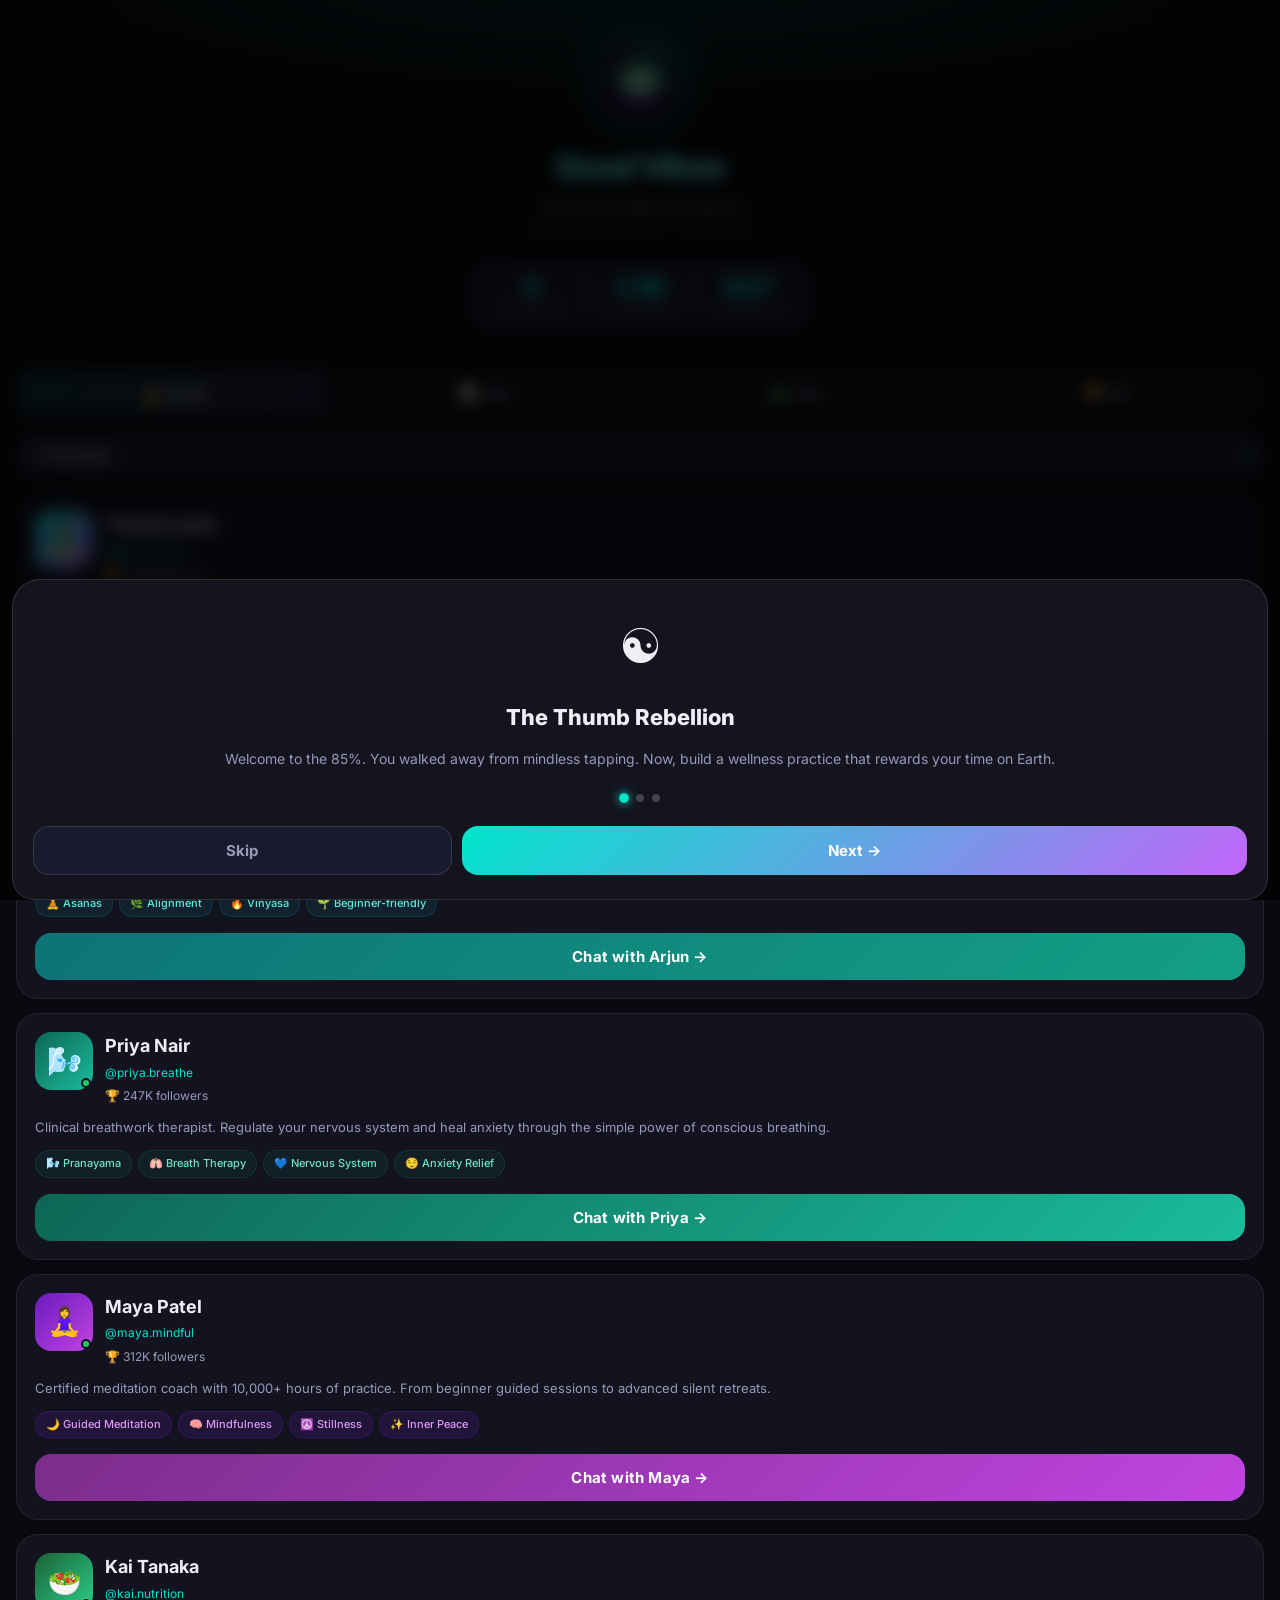
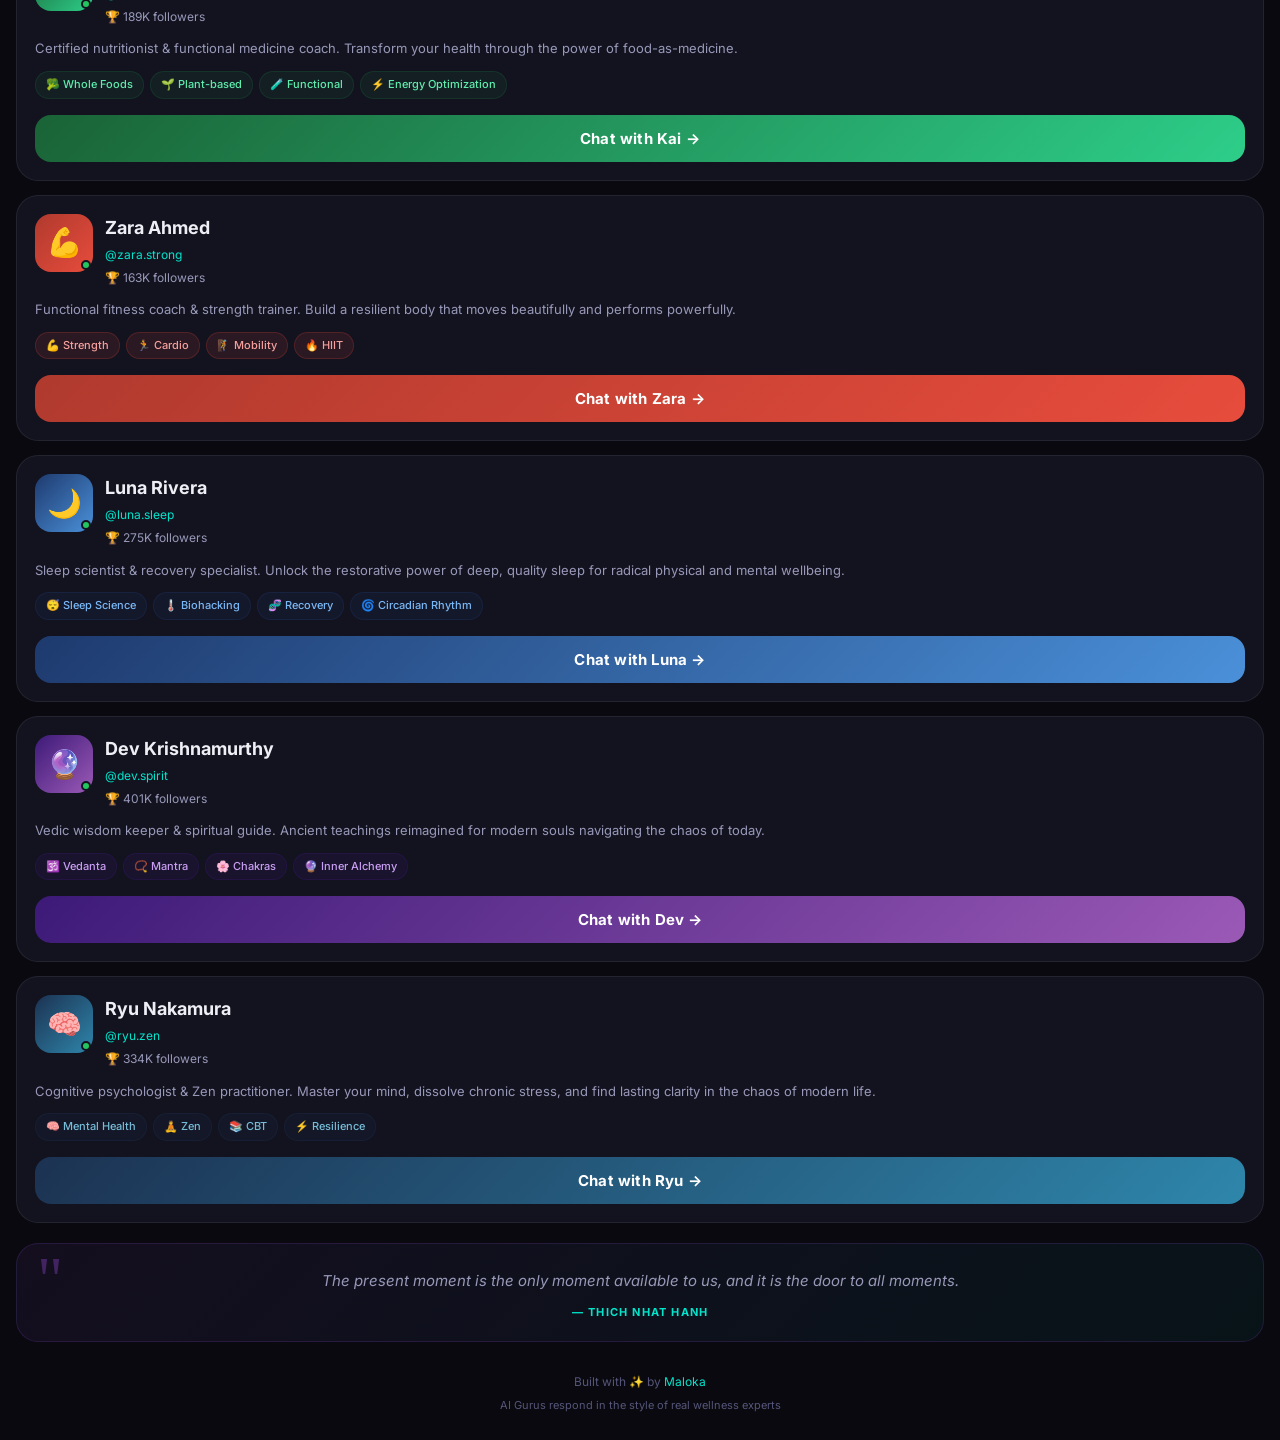
==== index.html @ 0b708cae "feat(phase-6): implement Ring Three Sovereign Identity and TON Connect - Expand Sovereign Portal UI " ====
<!doctype html>
<html lang="en">
  <head>
    <meta charset="utf-8" />
    <meta name="viewport" content="width=device-width, initial-scale=1, viewport-fit=cover" />
    <meta name="description" content="Good Vibes — AI-Powered Wellness Guidance by Maloka" />
    <title>Good Vibes — AI Wellness Gurus</title>

    <!-- Telegram WebApp SDK -->
    <script src="https://telegram.org/js/telegram-web-app.js"></script>

    <!-- Fonts -->
    <link href="https://fonts.googleapis.com/css2?family=Inter:wght@300;400;500;600;700;800&display=swap" rel="stylesheet" />

    <link rel="stylesheet" href="styles.css" />
    <!-- Phase 3: Socket.io Client -->
    <script src="https://cdn.socket.io/4.7.2/socket.io.min.js"></script>
    <!-- Phase 6: TON Connect SDK -->
    <script src="https://unpkg.com/@tonconnect/ui@latest/dist/tonconnect-ui.min.js"></script>
  </head>
  <body>

    <!-- ═══ HEADER ═══ -->
    <header class="app-header">
      <div class="header-glow"></div>
      <img src="logo.png" alt="Good Vibes Logo" class="app-logo" id="appLogo" />
      <h1 class="app-title">Good Vibes</h1>
      <p class="app-subtitle">AI-Powered Wellness Guidance</p>
      <p class="app-powered">POWERED BY MALOKA × NANOCLAW</p>

      <div class="stats-bar">
        <div class="stat-item">
          <span class="stat-value">8</span>
          <span class="stat-label">AI GURUS</span>
        </div>
        <div class="stat-divider"></div>
        <div class="stat-item">
          <span class="stat-value">2.1M</span>
          <span class="stat-label">FOLLOWERS</span>
        </div>
        <div class="stat-divider"></div>
        <div class="stat-item">
          <span class="stat-value">24/7</span>
          <span class="stat-label">AVAILABLE</span>
        </div>
      </div>
    </header>

    <!-- ═══ USER WELCOME STRIP ═══ -->
    <div class="welcome-strip hidden" id="welcomeStrip">
      <img class="welcome-avatar" id="welcomeAvatar" src="" alt="" />
      <div class="welcome-text">
        <span class="welcome-hi">Welcome back,</span>
        <span class="welcome-name" id="welcomeName">Friend</span>
      </div>
      <span class="welcome-badge">✦ Verified</span>
    </div>

    <!-- ═══ TAB BAR ═══ -->
    <div class="tab-bar">
      <button class="tab-btn active" id="tabGurus" data-tab="panelGurus">
        <span class="tab-icon">🧘</span> Gurus
      </button>
      <button class="tab-btn" id="tabDojo" data-tab="panelActivities">
        <span class="tab-icon">🥋</span> Dojo
      </button>
      <button class="tab-btn" id="tabDashboard" data-tab="panelDashboard">
        <span class="tab-icon">🐲</span> Vibe
      </button>
      <button class="tab-btn" id="tabProfile" data-tab="panelProfile">
        <span class="tab-icon">🏆</span> Me
      </button>
    </div>

    <!-- ═══ PANEL: GURUS ═══ -->
    <div class="tab-panel" id="panelGurus">

      <!-- Filter Dropdown -->
      <div class="filter-wrap">
        <div class="select-wrapper">
          <select id="guruFilter" class="guru-filter">
            <option value="all">✦ All Gurus</option>
            <option value="yoga">🧘 Yoga</option>
            <option value="meditation">🌙 Meditation</option>
            <option value="nutrition">🥗 Nutrition</option>
            <option value="breathwork">🌬️ Breathwork</option>
            <option value="fitness">💪 Fitness</option>
            <option value="sleep">😴 Sleep & Recovery</option>
            <option value="spiritual">🔮 Spiritual</option>
            <option value="stress">🧠 Stress Management</option>
          </select>
          <span class="select-arrow">▾</span>
        </div>
      </div>

      <!-- Guru Cards -->
      <div id="guruList" class="guru-list"></div>
    </div>

    <!-- ═══ PANEL: DOJO (8-OCTANTS) ═══ -->
    <div class="tab-panel hidden" id="panelActivities">
      <div class="dojo-header">
        <h2 class="dojo-title">The Dojo Den</h2>
        <p class="dojo-subtitle">Master your wellness through the 8 Octants</p>
      </div>
      
      <div class="octant-grid">
        <!-- Octant 01: Stillness -->
        <button class="octant-card o-violet" id="octStillness" data-octant="01">
          <div class="octant-icon">🧘</div>
          <div class="octant-info">
            <span class="octant-name">Stillness Sanctuary</span>
            <span class="octant-desc-sub text-xs opacity-70">Meditation & Breathwork</span>
            <div class="octant-progress-wrap">
              <div class="octant-progress-bar" id="pb-stillness" style="width: 0%"></div>
            </div>
            <span class="octant-belt-tag" id="bt-stillness">White Belt · Lvl 1</span>
          </div>
        </button>
        
        <!-- Octant 02: Creation -->
        <button class="octant-card o-coral" id="octCreation" data-octant="02">
          <div class="octant-icon">🎨</div>
          <div class="octant-info">
            <span class="octant-name">Creation Station</span>
            <span class="octant-desc-sub text-xs opacity-70">Creative Expression</span>
            <div class="octant-progress-wrap">
              <div class="octant-progress-bar" id="pb-creation" style="width: 0%"></div>
            </div>
            <span class="octant-belt-tag" id="bt-creation">White Belt · Lvl 1</span>
          </div>
        </button>

        <!-- Octant 03: Sonic -->
        <button class="octant-card o-green-glow" id="octSonic" data-octant="03">
          <div class="octant-icon">🎵</div>
          <div class="octant-info">
            <span class="octant-name">Sonic Haven</span>
            <span class="octant-desc-sub text-xs opacity-70">Sound Healing</span>
            <div class="octant-progress-wrap">
              <div class="octant-progress-bar" id="pb-sonic" style="width: 0%"></div>
            </div>
            <span class="octant-belt-tag" id="bt-sonic">White Belt · Lvl 1</span>
          </div>
        </button>

        <!-- Octant 04: Wisdom -->
        <button class="octant-card o-cyan" id="octWisdom" data-octant="04">
          <div class="octant-icon">📖</div>
          <div class="octant-info">
            <span class="octant-name">Wisdom Corner</span>
            <span class="octant-desc-sub text-xs opacity-70">Learning & Philosophy</span>
            <div class="octant-progress-wrap">
              <div class="octant-progress-bar" id="pb-wisdom" style="width: 0%"></div>
            </div>
            <span class="octant-belt-tag" id="bt-wisdom">White Belt · Lvl 1</span>
          </div>
        </button>

        <!-- Octant 05: Emotion -->
        <button class="octant-card o-warm" id="octEmotion" data-octant="05">
          <div class="octant-icon">❤️</div>
          <div class="octant-info">
            <span class="octant-name">Emotion Transmutation</span>
            <span class="octant-desc-sub text-xs opacity-70">Emotional Processing</span>
            <div class="octant-progress-wrap">
              <div class="octant-progress-bar" id="pb-emotion" style="width: 0%"></div>
            </div>
            <span class="octant-belt-tag" id="bt-emotion">White Belt · Lvl 1</span>
          </div>
        </button>

        <!-- Octant 06: Bridge -->
        <button class="octant-card o-rose" id="octBridge" data-octant="06">
          <div class="octant-icon">🤝</div>
          <div class="octant-info">
            <span class="octant-name">Bridge Space</span>
            <span class="octant-desc-sub text-xs opacity-70">Social Connection</span>
            <div class="octant-progress-wrap">
              <div class="octant-progress-bar" id="pb-bridge" style="width: 0%"></div>
            </div>
            <span class="octant-belt-tag" id="bt-bridge">White Belt · Lvl 1</span>
          </div>
        </button>

        <!-- Octant 07: Movement -->
        <button class="octant-card o-green" id="octMovement" data-octant="07">
          <div class="octant-icon">🤸</div>
          <div class="octant-info">
            <span class="octant-name">Movement Dojo</span>
            <span class="octant-desc-sub text-xs opacity-70">Yoga & Movement</span>
            <div class="octant-progress-wrap">
              <div class="octant-progress-bar" id="pb-movement" style="width: 0%"></div>
            </div>
            <span class="octant-belt-tag" id="bt-movement">White Belt · Lvl 1</span>
          </div>
        </button>

        <!-- Octant 08: Nourishment -->
        <button class="octant-card o-violet-deep" id="octNourish" data-octant="08">
          <div class="octant-icon">🥗</div>
          <div class="octant-info">
            <span class="octant-name">Nourishment Garden</span>
            <span class="octant-desc-sub text-xs opacity-70">Mindful Nutrition</span>
            <div class="octant-progress-wrap">
              <div class="octant-progress-bar" id="pb-nourish" style="width: 0%"></div>
            </div>
            <span class="octant-belt-tag" id="bt-nourish">White Belt · Lvl 1</span>
          </div>
        </button>
        <!-- Phase 3: Campfire Circle (Nidan+) -->
        <button class="octant-card o-fire locked" id="btnCampfire" data-dan="2" style="background: linear-gradient(135deg, rgba(255, 69, 0, 0.15) 0%, rgba(255, 140, 0, 0.05) 100%);">
          <div class="octant-icon">🔥</div>
          <div class="octant-info">
            <span class="octant-name">Campfire Circle</span>
            <span class="octant-desc-sub text-xs opacity-70">Relational Sync</span>
            <div class="octant-progress-wrap">
              <div class="octant-progress-bar" id="pb-campfire" style="width: 0%"></div>
            </div>
            <span class="octant-belt-tag" id="bt-campfire">Locked · Reach Dan 2</span>
          </div>
        </button>
        <!-- Phase 4: Mentor Workshop (Sandan+) -->
        <button class="octant-card o-gold locked" id="btnMentorWorkshop" data-dan="3" style="background: linear-gradient(135deg, rgba(212, 175, 55, 0.15) 0%, rgba(184, 134, 11, 0.05) 100%);">
          <div class="octant-icon">📜</div>
          <div class="octant-info">
            <span class="octant-name">Mentor Workshop</span>
            <span class="octant-desc-sub text-xs opacity-70">UGC Wisdom Feed</span>
            <div class="octant-progress-wrap">
              <div class="octant-progress-bar" id="pb-mentorship" style="width: 0%"></div>
            </div>
            <span class="octant-belt-tag" id="bt-mentorship">Locked · Reach Dan 3</span>
          </div>
        </button>
        <!-- Phase 5: Liberation Chamber (Yondan+) -->
        <button class="octant-card o-obsidian locked" id="btnLiberation" data-dan="4" style="background: linear-gradient(135deg, rgba(30, 30, 45, 0.5) 0%, rgba(0, 0, 0, 0.8) 100%); border: 1px solid rgba(255,255,255,0.1);">
          <div class="octant-icon">🦅</div>
          <div class="octant-info">
            <span class="octant-name">Liberation Chamber</span>
            <span class="octant-desc-sub text-xs opacity-70">Integration Manifesto</span>
            <div class="octant-progress-wrap">
              <div class="octant-progress-bar" id="pb-liberation" style="width: 0%"></div>
            </div>
            <span class="octant-belt-tag" id="bt-liberation">Locked · Reach Dan 4</span>
          </div>
        </button>
      </div>
    </div>

    <!-- ═══ PANEL: DASHBOARD (THUMBAGOTCHI) ═══ -->
    <div class="tab-panel hidden" id="panelDashboard">
      <div class="dashboard-hero">
        <div class="vibe-check-ring">
          <div class="thumbagotchi-wrap">
            <svg id="thumbagotchiSVG" viewBox="0 0 100 100" class="thumbagotchi-svg">
              <!-- Aura/Glow Layer -->
              <defs>
                <radialGradient id="auraGradient" cx="50%" cy="50%" r="50%">
                  <stop offset="0%" stop-color="var(--tg-aura-color, rgba(0, 229, 204, 0.4))" />
                  <stop offset="100%" stop-color="rgba(0, 0, 0, 0)" />
                </radialGradient>
              </defs>
              <circle id="tgAura" cx="50" cy="50" r="45" fill="url(#auraGradient)" class="tg-aura-pulse" />
              
              <!-- Body Layer -->
              <path id="tgBody" d="M30,70 Q20,70 20,50 Q20,20 50,20 Q80,20 80,50 Q80,70 70,70 L30,70" 
                fill="var(--tg-body-color, var(--teal))" class="tg-body-float" />
                
              <!-- Face Layer -->
              <g id="tgFace" class="tg-face">
                <path id="tgEyeL" d="M35,45 Q40,40 45,45" stroke="white" stroke-width="3" fill="none" class="tg-eye-open" />
                <path id="tgEyeR" d="M55,45 Q60,40 65,45" stroke="white" stroke-width="3" fill="none" class="tg-eye-open" />
                <path id="tgMouth" d="M45,55 Q50,60 55,55" stroke="white" stroke-width="2" fill="none" />
              </g>
            </svg>
            <div id="hibernationBadge" class="hibernation-badge hidden">💤 Hibernating</div>
          </div>
          <svg viewBox="0 0 100 100" class="vibe-progress">
            <circle cx="50" cy="50" r="45" class="vibe-track"></circle>
            <circle cx="50" cy="50" r="45" class="vibe-bar" id="vibeBar"></circle>
          </svg>
        </div>
        <div class="vibe-status">
          <h2 class="vibe-title" id="vibeTitle">Glow State</h2>
          <p class="vibe-desc" id="vibeDesc">You're radiating positive energy today!</p>
          <p class="hibernation-desc hidden" id="hibernationDesc">Rest is wellness. Your guide is recharging with you.</p>
        </div>
      </div>

      <div class="stats-grid-compact">
        <div class="stat-card-compact">
          <span class="stat-icon-s">🔥</span>
          <span class="stat-val-s" id="dashStreak">0d</span>
          <span class="stat-lab-s">STREAK</span>
        </div>
        <div class="stat-card-compact">
          <span class="stat-icon-s">⭐</span>
          <span class="stat-val-s" id="dashPoints">0</span>
          <span class="stat-lab-s">VIBE</span>
        </div>
        <div class="stat-card-compact">
          <span class="stat-icon-s">🥋</span>
          <span class="stat-val-s" id="dashBelt">White</span>
          <span class="stat-lab-s">BELT</span>
        </div>
      </div>
    </div>

    <!-- ═══ PANEL: PROFILE ═══ -->
    <div class="tab-panel hidden" id="panelProfile">

      <!-- Profile Hero Card -->
      <div class="profile-hero" id="profileHero">
        <div class="profile-avatar-wrap">
          <img class="profile-avatar" id="profileAvatar" src="" alt="" />
          <div class="profile-avatar-placeholder" id="profileAvatarPlaceholder">🧘</div>
        </div>
        <div class="profile-info">
          <div class="profile-username" id="profileUsername">Loading…</div>
          <div class="profile-handle" id="profileHandle"></div>
          <div class="belt-pill" id="profileBeltPill">White Belt · Octant 01</div>
        </div>
      </div>

      <!-- Points & Streak Row -->
      <div class="profile-stats-row">
        <div class="profile-stat-card profile-stat-points">
          <div class="profile-stat-icon">⭐</div>
          <div class="profile-stat-value" id="profilePoints">—</div>
          <div class="profile-stat-label">TOTAL POINTS</div>
        </div>
        <div class="profile-stat-card profile-stat-streak">
          <div class="profile-stat-icon">🔥</div>
          <div class="profile-stat-value" id="profileStreak">—</div>
          <div class="profile-stat-label">DAY STREAK</div>
        </div>
      </div>

      <!-- Ring Two: Network Hub (DePIN Infrastructure) -->
      <div class="profile-section-title" style="margin-top:20px;">Network Hub (Ring Two)</div>
      <div class="network-hub-card">
        <div class="network-status-row">
          <div class="status-indicator">
            <span class="status-dot healthy" id="nodeStatusDot"></span>
            <span class="status-text" id="nodeStatusText">Node Active</span>
          </div>
          <div class="multiplier-badge" id="nodeMultiplierBadge">1.5x Multiplier</div>
        </div>
        
        <div class="network-stats-grid">
          <div class="n-stat">
            <span class="n-label">NODE ID</span>
            <span class="n-value" id="nodeId">M-DEPIN-7F2A</span>
          </div>
          <div class="n-stat">
            <span class="n-label">UPTIME</span>
            <span class="n-value" id="nodeUptime">0m</span>
          </div>
          <div class="n-stat">
            <span class="n-label">NETWORK NODES</span>
            <span class="n-value" id="totalNodes">...</span>
          </div>
        </div>
      </div>

      <!-- Ring Three: Sovereign Portal (Ring Three) -->
      <div class="profile-section-title" style="margin-top:20px;">Sovereign Portal (Ring Three)</div>
      <div class="sovereign-portal-card">
        
        <!-- Phase 2: Shodan Progression Entry -->
        <div class="shodan-entrance">
          <div class="shodan-info">
            <h4 class="shodan-title">SHODAN PROGRESSION</h4>
            <p class="shodan-desc">The Inward Turn: 20 Weeks of Directed Wisdom</p>
          </div>
          <button class="btn-shodan disabled" id="btnStartShodan">
            Initiate Shodan
          </button>
        </div>

        <div class="sovereign-header" style="margin-top:20px; border-top: 1px solid var(--border); padding-top: 16px;">
          <div class="sov-id-wrap">
            <span class="sov-label">AGENT ID</span>
            <span class="sov-id" id="agentId">SOV-#----</span>
          </div>
          <button class="btn-wallet" id="btnConnectWallet">
            <span class="wallet-icon">💎</span> Connect TON
          </button>
        </div>

        <div class="trait-matrix" id="traitMatrix">
          <div class="trait-row"><span>Focus Aura</span><span class="trait-val" id="t-aura">None</span></div>
          <div class="trait-row"><span>Creative Mark</span><span class="trait-val" id="t-mark">None</span></div>
          <div class="trait-row"><span>Sonic Resonance</span><span class="trait-val" id="t-sonic">None</span></div>
          <div class="trait-row"><span>Wisdom Script</span><span class="trait-val" id="t-wisdom">None</span></div>
          <div class="trait-row"><span>Emotion Freq.</span><span class="trait-val" id="t-emotion">None</span></div>
          <div class="trait-row"><span>Social Bond</span><span class="trait-val" id="t-bridge">None</span></div>
          <div class="trait-row"><span>Movement Flow</span><span class="trait-val" id="t-movement">None</span></div>
          <div class="trait-row"><span>Spirit Insight</span><span class="trait-val" id="t-nourish">None</span></div>
        </div>

        <button class="btn-mint-sovereign disabled" id="btnMintSovereign">
          <span class="mint-icon">🔥</span> Mint Sovereign Agent
        </button>
        <p class="mint-requirement" id="mintRequirement">Mastery Required: Reach Purple Belt in any 3 Octants</p>
      </div>

      <!-- 🦅 Sovereign Essence (Phase 5) -->
      <div id="sovereignEssenceSection" class="profile-section hidden" style="margin-top: 20px;">
        <div class="profile-section-title">Sovereign Essence</div>
        <div class="manifesto-scroll">
           <div class="manifesto-quote-mark">❝</div>
           <p id="profileManifestoText" class="manifesto-text" style="font-style: italic; color: var(--text2); line-height: 1.5; padding: 0 20px;"></p>
           <div class="manifesto-author" id="manifestoAuthorName" style="text-align: right; font-size: 10px; color: var(--teal); margin-top: 10px; font-weight: 700;">— Sovereign Agent</div>
        </div>
      </div>

      <!-- Reward Breakdown -->
      <div class="profile-section-title">How to Earn Points</div>
      <div class="profile-rewards-info">
        <div class="reward-info-row"><span>🔐 Daily Login</span><span class="reward-pts">+10 pts</span></div>
        <div class="reward-info-row"><span>🌬️ Box Breathing (Thumb Fu Scaled)</span><span class="reward-pts">+15 pts</span></div>
        <div class="reward-info-row"><span>🧘 Meditation (Thumb Fu Scaled)</span><span class="reward-pts">+20 pts</span></div>
        <div class="reward-info-row"><span>🎨 Creation Prompt</span><span class="reward-pts">+10 pts</span></div>
        <div class="reward-info-row"><span>🎵 Sound Bath</span><span class="reward-pts">+15 pts</span></div>
        <div class="reward-info-row"><span>🤝 Connection Bridge</span><span class="reward-pts">+10 pts</span></div>
        <div class="reward-info-row"><span>🥗 Mindful Nourishment</span><span class="reward-pts">+10 pts</span></div>
        <div class="reward-info-row"><span>✨ Daily Affirmation</span><span class="reward-pts">+5 pts</span></div>
        <div class="reward-info-row"><span>💜 Mood Check</span><span class="reward-pts">+5 pts</span></div>
      </div>

      <!-- Recent Activity Feed -->
      <div class="profile-section-title" style="margin-top:20px;">Recent Activity</div>
      <div class="profile-feed" id="profileFeed">
        <div class="profile-feed-loading">Loading activity…</div>
      </div>

    </div>

    <!-- ═══ QUOTE CARD ═══ -->
    <div class="quote-card">
      <div class="quote-mark">"</div>
      <p class="quote-text" id="quoteText">The present moment is the only moment available to us, and it is the door to all moments.</p>
      <p class="quote-author" id="quoteAuthor">— THICH NHAT HANH</p>
    </div>

    <!-- ═══ FOOTER ═══ -->
    <footer class="app-footer">
      <p>Built with ✨ by <span class="teal-text">Maloka</span></p>
      <p class="footer-sub">AI Gurus respond in the style of real wellness experts</p>
      <p id="telegramUserInfo" class="footer-user"></p>
    </footer>

    <!-- ═══════════════════════════════════ -->
    <!-- MODALS                              -->
    <!-- ═══════════════════════════════════ -->

    <!-- Overlay -->
    <div id="overlay" class="overlay hidden"></div>

    <!-- ═══ REWARD TOAST ═══ -->
    <div id="rewardToast" class="reward-toast hidden" role="alert" aria-live="polite">
      <span class="reward-toast-icon">⭐</span>
      <div class="reward-toast-body">
        <div class="reward-toast-main">
          <span class="reward-toast-pts" id="rewardToastPts">+10 pts</span>
          <span class="reward-toast-label" id="rewardToastLabel">Daily Login Bonus!</span>
        </div>
        <span class="reward-toast-multiplier" id="rewardToastMultiplier"></span>
      </div>
    </div>

    <!-- ── Phygital Dojo Modal (S01 Universal) ── -->
    <div id="phygitalModal" class="modal hidden" role="dialog" aria-label="Phygital Session">
      <div class="modal-content" style="padding: 0; overflow: hidden; width: 100dvw; height: 100dvh; max-width: none; border: none; border-radius: 0; background: #000;">
        <header class="phygital-header">
          <button class="modal-close" id="closePhygital">✕</button>
          <div class="phygital-hud">
            <div id="hudLeft" class="hud-item">BELT: WHITE</div>
            <div id="phygitalTime" class="hud-item">00:00</div>
            <div id="hudRight" class="hud-item">LVL: 1</div>
          </div>
        </header>

        <main class="phygital-main" style="height: 100%; display: flex; flex-direction: column; align-items: center; justify-content: center; position: relative;">
          <h2 id="phygitalTitle" class="premium-title" style="margin-top: 60px;">Reflection Dojo</h2>
          <p id="phygitalSubtitle" class="premium-subtitle" style="margin-bottom: 20px;">Octant 01 · Stillness</p>
          
          <!-- Phygital Wisdom Overlay -->
          <div id="wisdom-phygital" class="wisdom-overlay hidden" style="z-index: 100; width: 85%; background: rgba(212, 175, 55, 0.1); border-color: rgba(212, 175, 55, 0.4);">
             <div class="wisdom-scroll">
               <p class="wisdom-text"></p>
               <span class="wisdom-author" style="color: #d4af37;"></span>
               <button class="btn-bow" style="border-color: #d4af37; color: #d4af37;">🙏 Bow</button>
             </div>
          </div>
          
          <div id="phygitalSurface" class="phygital-surface" style="flex: 1; width: 100%; position: relative; display: flex; align-items: center; justify-content: center;">
             <!-- Dynamic SVG/Canvas Inserted Here -->
          </div>

          <div id="phygitalStatus" class="phygital-status" style="margin-bottom: 80px; font-size: 10px; text-transform: uppercase; letter-spacing: 2px; color: var(--teal);">Awaiting Signal</div>
        </main>

        <footer class="phygital-footer" style="position: absolute; bottom: 0; left: 0; right: 0; padding: 20px; display: flex; flex-direction: column; align-items: center; gap: 10px;">
          <div id="touchPrompt" class="touch-prompt-overlay" style="position: static; background: transparent;">
            <div class="touch-guide-ring"></div>
            <p id="touchPromptText" class="touch-text">Hold Thumb to Anchor Breath</p>
          </div>
          <div id="contactWarning" class="contact-warning hidden">⚠️ SIGNAL LOST: RE-ESTABLISH CONTACT</div>
          <p id="phygitalAudioInfo" class="audio-info" style="font-size: 10px; opacity: 0.5;"></p>
        </footer>
      </div>
    </div>

    <!-- 🤝 Phase 3: CAMPFIRE LOBBY MODAL -->
    <div id="campfireModal" class="modal hidden" role="dialog" aria-label="Campfire Circle">
      <div class="modal-content campfire-card">
        <button class="modal-close" id="closeCampfire">✕</button>
        <header class="campfire-header">
          <div class="campfire-dan-badge">NIDAN</div>
          <h2 class="premium-title">Campfire Circle</h2>
          <p class="premium-subtitle">Shared presence. Synchronized breath.</p>
        </header>
        
        <div id="campfireLobbyView" class="campfire-lobby-view">
          <div class="lobby-status-wrap">
            <div class="lobby-pulse-ring"></div>
            <p id="lobbyStatusText">Searching for a wellness partner...</p>
          </div>
          <div class="partner-slots">
            <div class="partner-slot active">
              <span class="p-icon">👤</span>
              <span class="p-name" id="lobbyMe">You</span>
            </div>
            <div class="partner-slot vacant" id="partnerSlot">
              <span class="p-icon">❔</span>
              <span class="p-name" id="partnerName">Scanning Hub...</span>
            </div>
          </div>
          <button id="shareInvite" class="btn-secondary btn-full">Invite via Telegram</button>
        </div>

        <div id="campfireSyncView" class="campfire-sync-view hidden">
          <div class="sync-surface-wrap">
             <div class="sync-ring ring-me" id="ringMe"></div>
             <div class="sync-ring ring-partner" id="ringPartner"></div>
             <div class="sync-timer" id="campfireTimerDisplay">03:00</div>
          </div>
          <p id="syncInstruction" class="sync-instruction">Both must maintain contact to progress.</p>
          <div id="syncWarning" class="contact-warning hidden">⚠️ SIGNAL LOST: RE-ESTABLISH SYNC</div>
        </div>

        <!-- Shared Reflection (Act 2) -->
        <div id="campfireReflectionView" class="campfire-reflection-view hidden">
           <h3 class="premium-title">Shared Resonance</h3>
           <p class="premium-subtitle">Describe your state to each other.</p>
           <textarea id="campfireReflectionInput" placeholder="I feel..."></textarea>
           <button id="submitCampfireReflection" class="btn-premium">Seal Circle</button>
        </div>
      </div>
    </div>

    <!-- 🎓 Phase 4: MENTOR WORKSHOP MODAL -->
    <div id="mentorWorkshopModal" class="modal hidden" role="dialog" aria-label="Mentor Workshop">
      <div class="modal-content mentor-card">
        <button class="modal-close" id="closeMentorWorkshop">✕</button>
        <header class="mentor-header">
          <div class="mentor-dan-badge">SANDAN</div>
          <h2 class="premium-title">Mentor Workshop</h2>
          <p class="premium-subtitle">The Vow of Service: Share your light with others.</p>
        </header>

        <div class="mentor-workshop-body">
          <div class="form-group">
            <label for="wisdomOctantSelect">Target Octant</label>
            <select id="wisdomOctantSelect" class="mentor-select">
              <option value="stillness">Stillness (Meditation)</option>
              <option value="movement">Movement (Yoga)</option>
              <option value="wisdom">Wisdom (Affirmations)</option>
              <option value="emotion">Emotion (Mood)</option>
              <option value="bridge">Bridge (Connection)</option>
              <option value="nourish">Nourish (Vitality)</option>
              <option value="sonic">Sonic (Resonance)</option>
              <option value="creation">Creation (Ingenuity)</option>
            </select>
          </div>
          
          <div class="form-group">
            <label for="wisdomInput">Wisdom Drop (Text)</label>
            <textarea id="wisdomInput" placeholder="Leave a guiding word for those who follow..."></textarea>
          </div>

          <button id="submitWisdom" class="btn-premium btn-full">Dispatch Wisdom Drop</button>
        </div>
      </div>
    </div>

    <!-- 🦅 Phase 5: LIBERATION CHAMBER -->
    <div id="liberationModal" class="modal hidden" role="dialog" aria-label="Liberation Chamber">
      <div class="modal-content liberation-card">
        <button class="modal-close" id="closeLiberation">✕</button>
        <header class="liberation-header">
          <div class="liberation-dan-badge">YONDAN</div>
          <h2 class="premium-title">Liberation Chamber</h2>
          <p class="premium-subtitle">Synthesize your journey. Author your truth.</p>
        </header>

        <div class="liberation-body">
          <p class="liberation-prompt">What is the synthesis of your training? Author the manifesto that defines your digital sovereignty.</p>
          <div class="liberation-input-wrap">
            <textarea id="manifestoInput" placeholder="My Liberation Statement... (Min 50 characters)"></textarea>
            <div id="manifestoCharCount" class="char-count">0 / 50</div>
          </div>
          <button id="publishManifesto" class="btn-premium btn-full">Seal My Essence</button>
        </div>
      </div>
    </div>

    <!-- 💎 Phase 6: MINTING CHAMBER (THE FORGE) -->
    <div id="mintModal" class="modal hidden" role="dialog" aria-label="Minting Chamber">
      <div class="modal-content forge-card">
        <button class="modal-close" id="closeMint">✕</button>
        <header class="forge-header">
          <div class="forge-badge">RING THREE</div>
          <h2 class="premium-title">The Sovereign Forge</h2>
          <p class="premium-subtitle">Branding your progress onto the blockchain.</p>
        </header>

        <div class="forge-body">
          <div id="forgeAnimation" class="forge-anim">
            <div class="plasma-orb"></div>
            <div class="forge-belt-preview" id="forgeBeltPreview">WHITE</div>
          </div>

          <div class="forge-details">
             <div class="detail-row"><span>Agent ID:</span><span id="mintAgentId">SOV-XXXX</span></div>
             <div class="detail-row"><span>Status:</span><span id="mintStatusText">Awaiting Wallet</span></div>
          </div>

          <div id="ton-connect-btn" class="ton-connect-wrap"></div>
          <button id="triggerMint" class="btn-premium btn-full hidden">Forge My Sovereign Agent</button>
          
          <p class="forge-dev-note" style="font-size: 8px; opacity: 0.3; margin-top: 15px; text-align: center;">PRODUCTION REQ: TON Mainnet Contract + 0.05 TON Gas</p>
        </div>
      </div>
    </div>

    <!-- 📝 Phase 2: JOURNALING MODAL (SHODAN REFLECTION) -->
    <div id="journalModal" class="modal hidden" role="dialog" aria-label="Shodan Journal">
      <div class="modal-content journal-card">
        <header class="journal-header">
          <div class="journal-dan-badge">SHODAN</div>
          <h2 class="premium-title">Midnight Reflection</h2>
          <p class="premium-subtitle">Convert your practice into wisdom.</p>
        </header>
        <div class="journal-input-wrap">
          <textarea id="journalInput" placeholder="What shifted within your awareness during this session?"></textarea>
        </div>
        <button id="submitJournal" class="btn-premium">Seal the Reflection</button>
        <div id="journalTimer" class="journal-cooldown hidden">Next session available in <span id="lockHours">24</span>h</div>
      </div>
    </div>

    <!-- ── Breathing Modal ── -->
    <div id="breathingModal" class="modal hidden" role="dialog" aria-label="Breathing Exercise">
      <div class="modal-content">
        <button class="modal-close" id="closeBreathing">✕</button>
        <h3 class="modal-title">Box Breathing</h3>
        <p class="modal-subtitle">4s Inhale · 4s Hold · 4s Exhale · 4s Hold</p>

        <!-- Wisdom Drop Placeholder -->
        <div id="wisdom-breathing" class="wisdom-overlay hidden">
          <div class="wisdom-scroll">
            <p class="wisdom-text"></p>
            <span class="wisdom-author"></span>
            <button class="btn-bow">🙏 Bow</button>
          </div>
        </div>

        <div class="breathing-wrap">
          <div class="breathing-ring" id="breathingRing">
            <div class="breathing-inner">
              <span class="breath-phase" id="breathPhase">Ready</span>
              <span class="breath-count" id="breathCount"></span>
            </div>
          </div>
        </div>

        <div class="breath-cycles" id="breathCycles">Cycles completed: <strong>0</strong></div>
        <button id="startBreathing" class="btn-primary btn-full">▶ &nbsp;Start Session</button>
      </div>
    </div>

    <!-- ── Meditation Modal ── -->
    <div id="meditationModal" class="modal hidden" role="dialog" aria-label="Meditation Timer">
      <div class="modal-content">
        <button class="modal-close" id="closeMeditation">✕</button>
        <h3 class="modal-title">🧘 Quick Meditation</h3>
        <p class="modal-subtitle">Find a comfortable position and close your eyes</p>

        <!-- Wisdom Drop Placeholder -->
        <div id="wisdom-stillness" class="wisdom-overlay hidden">
          <div class="wisdom-scroll">
            <p class="wisdom-text"></p>
            <span class="wisdom-author"></span>
            <button class="btn-bow">🙏 Bow</button>
          </div>
        </div>

        <div class="meditation-wrap">
          <div class="meditation-orb" id="meditationOrb">
            <div class="orb-inner"></div>
          </div>
          <p id="meditationAudioInfo" class="audio-info hidden"></p>
          <div class="meditation-time" id="meditationTime">5:00</div>
          <p class="meditation-instruction" id="meditationInstruction">Choose your duration</p>
          
          <!-- Volume Controls -->
          <div class="volume-wrap">
            <span>🔈</span>
            <input type="range" id="meditationVolume" min="0" max="1" step="0.1" value="0.4" class="volume-slider">
            <span>🔊</span>
          </div>
        </div>

        <div class="duration-row">
          <button class="dur-btn active" data-mins="5">5 min</button>
          <button class="dur-btn" data-mins="10">10 min</button>
          <button class="dur-btn" data-mins="15">15 min</button>
        </div>
        <button id="startMeditation" class="btn-primary btn-full">Begin Session</button>
      </div>
    </div>

    <!-- ── Affirmation Modal ── -->
    <div id="affirmationModal" class="modal hidden" role="dialog" aria-label="Daily Affirmation">
      <div class="modal-content">
        <button class="modal-close" id="closeAffirmation">✕</button>
        <h3 class="modal-title">Daily Affirmation</h3>

        <!-- Wisdom Drop Placeholder -->
        <div id="wisdom-wisdom" class="wisdom-overlay hidden">
          <div class="wisdom-scroll">
            <p class="wisdom-text"></p>
            <span class="wisdom-author"></span>
            <button class="btn-bow">🙏 Bow</button>
          </div>
        </div>

        <div class="affirmation-card">
          <div class="affirmation-quote-mark">❝</div>
          <p class="affirmation-text" id="affirmationText"></p>
          <p class="affirmation-author" id="affirmationAuthor"></p>
        </div>

        <div class="affirmation-actions">
          <button id="prevAffirmation" class="btn-secondary">← Prev</button>
          <button id="nextAffirmation" class="btn-primary">Next ✨</button>
        </div>
      </div>
    </div>

    <!-- ── Mood Modal ── -->
    <div id="moodModal" class="modal hidden" role="dialog" aria-label="Mood Check">
      <div class="modal-content">
        <button class="modal-close" id="closeMood">✕</button>
        <h3 class="modal-title">How are you feeling?</h3>
        <p class="modal-subtitle">Be honest — your guru adjusts to you</p>

        <div class="mood-grid">
          <button class="mood-btn" data-mood="amazing">🤩<span>Amazing</span></button>
          <button class="mood-btn" data-mood="good">😊<span>Good</span></button>
          <button class="mood-btn" data-mood="okay">😐<span>Okay</span></button>
          <button class="mood-btn" data-mood="stressed">😤<span>Stressed</span></button>
          <button class="mood-btn" data-mood="sad">😢<span>Sad</span></button>
          <button class="mood-btn" data-mood="anxious">😰<span>Anxious</span></button>
        </div>

        <div class="mood-response hidden" id="moodResponse">
          <p class="mood-response-text" id="moodResponseText"></p>
          <p class="mood-guru-tip" id="moodGuruTip"></p>
        </div>
      </div>
    </div>

    <!-- ── Creation Modal ── -->
    <div id="creationModal" class="modal hidden" role="dialog" aria-label="Creation Station">
      <div class="modal-content">
        <button class="modal-close" id="closeCreation">✕</button>
        <h3 class="modal-title">🎨 Creation Station</h3>
        <p class="modal-subtitle">Channel your energy into making, not consuming</p>
        <div class="activity-prompt-card">
          <p id="creationPrompt" class="prompt-text">Loading inspiration…</p>
        </div>
        <button id="completeCreation" class="btn-primary btn-full">I've Created Something ✨</button>
      </div>
    </div>

    <!-- ── Bridge Modal ── -->
    <div id="bridgeModal" class="modal hidden" role="dialog" aria-label="Bridge Space">
      <div class="modal-content">
        <button class="modal-close" id="closeBridge">✕</button>
        <h3 class="modal-title">🤝 Bridge Space</h3>
        <p class="modal-subtitle">Relational wellness and connection</p>
        <div class="activity-prompt-card">
          <p id="bridgePrompt" class="prompt-text">Loading connection prompt…</p>
        </div>
        <button id="completeBridge" class="btn-primary btn-full">I've Built a Bridge 🤝</button>
      </div>
    </div>

    <!-- ── Nourish Modal ── -->
    <div id="nourishModal" class="modal hidden" role="dialog" aria-label="Nourishment Garden">
      <div class="modal-content">
        <button class="modal-close" id="closeNourish">✕</button>
        <h3 class="modal-title">🥗 Nourishment Garden</h3>
        <p class="modal-subtitle">Mindful consumption and hydration</p>
        <div class="activity-prompt-card">
          <p id="nourishPrompt" class="prompt-text">Loading nourishment tip…</p>
        </div>
        <button id="completeNourish" class="btn-primary btn-full">I feel Nourished 🥗</button>
      </div>
    </div>

    <!-- ── Sonic Modal ── -->
    <div id="sonicModal" class="modal hidden" role="dialog" aria-label="Sonic Haven">
      <div class="modal-content">
        <button class="modal-close" id="closeSonic">✕</button>
        <h3 class="modal-title">🎵 Sonic Haven</h3>
        <p class="modal-subtitle">Sound-based healing and active listening</p>
        <div class="meditation-wrap">
          <div class="meditation-orb" id="sonicOrb" style="background: var(--accent-green-soft);">
            <div class="orb-inner" style="background: var(--accent-green);"></div>
          </div>
          <p id="sonicAudioInfo" class="audio-info hidden"></p>
          <div class="meditation-time" id="sonicTime">5:00</div>
          <p class="meditation-instruction" id="sonicInstruction">Prepare for a Sound Bath</p>

          <!-- Volume Controls -->
          <div class="volume-wrap">
            <span>🔈</span>
            <input type="range" id="sonicVolume" min="0" max="1" step="0.1" value="0.4" class="volume-slider">
            <span>🔊</span>
          </div>
        </div>
        <button id="startSonic" class="btn-primary btn-full">Begin Sound Bath</button>
      </div>
    </div>
    <div id="onboardingModal" class="modal hidden" role="dialog" aria-label="Welcome Guide">
      <div class="modal-content" style="text-align: center;">
        <div class="onboarding-icon" id="onboardingIcon" style="font-size: 48px; margin-bottom: 16px;">✨</div>
        <h3 class="modal-title" id="onboardingTitle" style="font-size: 22px; margin-bottom: 12px;">Welcome to Good Vibes</h3>
        <p class="modal-subtitle" id="onboardingDesc" style="margin-bottom: 24px; line-height: 1.6; font-size: 14px;">Your personal, AI-powered wellness sanctuary right inside Telegram.</p>
        
        <div class="onboarding-dots" id="onboardingDots" style="display: flex; justify-content: center; gap: 8px; margin-bottom: 24px;">
          <!-- Dots injected by JS -->
        </div>

        <div class="affirmation-actions" style="margin-top: 10px;">
          <button id="onboardingSkip" class="btn-secondary">Skip</button>
          <button id="onboardingNext" class="btn-primary">Next →</button>
        </div>
      </div>
    </div>

    <!-- ═══ CHAT SCREEN ═══ -->
    <div id="chatScreen" class="chat-screen" aria-label="Chat with AI Guru">

      <!-- Chat Header -->
      <div class="chat-header">
        <button class="chat-back" id="chatBack" aria-label="Back">
          <svg width="20" height="20" viewBox="0 0 24 24" fill="none" stroke="currentColor" stroke-width="2.5" stroke-linecap="round" stroke-linejoin="round"><polyline points="15 18 9 12 15 6"/></svg>
        </button>
        <div class="chat-header-info">
          <div class="chat-header-avatar" id="chatHeaderAvatar"></div>
          <div class="chat-header-text">
            <span class="chat-header-name" id="chatHeaderName"></span>
            <span class="chat-header-status" id="chatHeaderStatus">
              <span class="chat-status-dot"></span> AI · Online
            </span>
          </div>
        </div>
        <div class="chat-header-tag" id="chatHeaderTag"></div>
      </div>

      <!-- Messages -->
      <div class="chat-messages" id="chatMessages">
        <!-- Populated by JS -->
      </div>

      <!-- Typing indicator (hidden by default) -->
      <div class="chat-typing hidden" id="chatTyping">
        <div class="typing-avatar" id="typingAvatar"></div>
        <div class="typing-bubble">
          <span class="dot"></span><span class="dot"></span><span class="dot"></span>
        </div>
      </div>

      <!-- Quick Replies Container -->
      <div id="chatQuickReplies" class="chat-quick-replies hidden"></div>

      <!-- Input Bar -->
      <div class="chat-input-bar">
        <textarea
          id="chatInput"
          class="chat-input"
          placeholder="Ask your guru anything…"
          rows="1"
          maxlength="500"
          aria-label="Message input"
        ></textarea>
        <button class="chat-send" id="chatSend" aria-label="Send message" disabled>
          <svg width="20" height="20" viewBox="0 0 24 24" fill="none" stroke="currentColor" stroke-width="2.5" stroke-linecap="round" stroke-linejoin="round"><line x1="22" y1="2" x2="11" y2="13"/><polygon points="22 2 15 22 11 13 2 9 22 2"/></svg>
        </button>
      </div>

    </div>
    <!-- END CHAT SCREEN -->

    <script type="module" src="./app.js"></script>
  </body>
</html>
---- styles.css ----
/* ═══════════════════════════════════════════════
   GOOD VIBES — Premium Wellness Telegram Mini App
   ═══════════════════════════════════════════════ */

/* ── Design Tokens ── */
:root {
  --bg:        #09090f;
  --bg2:       #101018;
  --bg3:       #14141f;
  --card:      #131320;
  --card2:     #1a1a2e;
  --border:    rgba(255,255,255,0.07);
  --border2:   rgba(255,255,255,0.12);

  --teal:      #00e5cc;
  --teal-dim:  rgba(0,229,204,0.12);
  --teal-glow: rgba(0,229,204,0.25);
  --purple:    #a855f7;
  --purple-dim:rgba(168,85,247,0.12);
  --purple-bright: #c266fa;
  --pink:      #f06292;
  --gold:      #f5c518;

  --text:      #eeeef5;
  --text2:     #9898b8;
  --text3:     #55557a;

  --radius-s:  10px;
  --radius-m:  16px;
  --radius-l:  22px;
  --radius-xl: 28px;

  --ease: cubic-bezier(0.4, 0, 0.2, 1);
  --shadow: 0 8px 40px rgba(0,0,0,0.5);
}

/* ── Reset ── */
*, *::before, *::after { box-sizing: border-box; margin: 0; padding: 0; }
html { scroll-behavior: smooth; }

body {
  font-family: 'Inter', -apple-system, sans-serif;
  background: var(--bg);
  color: var(--text);
  font-size: 15px;
  line-height: 1.6;
  min-height: 100dvh;
  overflow-x: hidden;
  padding-bottom: env(safe-area-inset-bottom, 24px);
}

/* ── Utility ── */
.hidden { display: none !important; }
.teal-text { color: var(--teal); }

/* ═══════════════════════════════
   HEADER
═══════════════════════════════ */
.app-header {
  position: relative;
  text-align: center;
  padding: 40px 20px 24px;
  overflow: hidden;
}

.header-glow {
  position: absolute;
  inset: -60px;
  background: radial-gradient(ellipse 70% 50% at 50% 0%, rgba(0,229,204,0.18) 0%, transparent 70%);
  pointer-events: none;
  z-index: 0;
}

.app-logo {
  position: relative;
  z-index: 1;
  width: 80px;
  height: 80px;
  border-radius: 22px;
  box-shadow: 0 0 0 1px rgba(0,229,204,0.2), 0 0 40px rgba(0,229,204,0.3);
  margin-bottom: 14px;
}

.app-title {
  position: relative;
  z-index: 1;
  font-size: 32px;
  font-weight: 800;
  background: linear-gradient(135deg, var(--teal) 0%, #5af0df 50%, var(--purple-bright) 100%);
  -webkit-background-clip: text;
  -webkit-text-fill-color: transparent;
  background-clip: text;
  letter-spacing: -0.5px;
  margin-bottom: 4px;
}

.app-subtitle {
  position: relative;
  z-index: 1;
  color: var(--text2);
  font-size: 14px;
  font-weight: 400;
  margin-bottom: 4px;
}

.app-powered {
  position: relative;
  z-index: 1;
  color: var(--text3);
  font-size: 10px;
  font-weight: 600;
  letter-spacing: 1.5px;
  margin-bottom: 20px;
}

/* Stats Bar */
.stats-bar {
  position: relative;
  z-index: 1;
  display: flex;
  align-items: center;
  justify-content: center;
  gap: 0;
  background: var(--card2);
  border: 1px solid var(--border);
  border-radius: var(--radius-l);
  padding: 16px 8px;
  max-width: 340px;
  margin: 0 auto;
}

.stat-item {
  flex: 1;
  display: flex;
  flex-direction: column;
  align-items: center;
  gap: 2px;
}

.stat-value {
  font-size: 22px;
  font-weight: 800;
  color: var(--teal);
  line-height: 1;
}

.stat-label {
  font-size: 9px;
  font-weight: 600;
  letter-spacing: 0.8px;
  color: var(--text3);
}

.stat-divider {
  width: 1px;
  height: 36px;
  background: var(--border2);
  flex-shrink: 0;
}

/* ═══════════════════════════════
   WELCOME STRIP
═══════════════════════════════ */
.welcome-strip {
  display: flex;
  align-items: center;
  gap: 10px;
  background: linear-gradient(135deg, rgba(0,229,204,0.08), rgba(168,85,247,0.08));
  border: 1px solid rgba(0,229,204,0.15);
  border-radius: var(--radius-m);
  margin: 12px 16px;
  padding: 10px 14px;
}

.welcome-avatar {
  width: 36px;
  height: 36px;
  border-radius: 50%;
  border: 2px solid var(--teal);
  object-fit: cover;
  flex-shrink: 0;
}

.welcome-text {
  flex: 1;
  display: flex;
  flex-direction: column;
}

.welcome-hi  { font-size: 11px; color: var(--text2); }
.welcome-name { font-size: 14px; font-weight: 700; color: var(--text); }

.welcome-badge {
  font-size: 11px;
  font-weight: 600;
  color: var(--teal);
  background: var(--teal-dim);
  padding: 3px 8px;
  border-radius: 20px;
}

/* ═══════════════════════════════
   TAB BAR
═══════════════════════════════ */
.tab-bar {
  display: flex;
  gap: 8px;
  margin: 12px 16px 0;
  padding: 5px;
  background: var(--bg2);
  border: 1px solid var(--border);
  border-radius: 14px;
}

.tab-btn {
  flex: 1;
  display: flex;
  align-items: center;
  justify-content: center;
  gap: 6px;
  padding: 10px 12px;
  border: none;
  border-radius: 10px;
  background: transparent;
  color: var(--text2);
  font-family: inherit;
  font-size: 13px;
  font-weight: 600;
  cursor: pointer;
  transition: all 0.22s var(--ease);
  position: relative;
}

.tab-btn.active {
  background: linear-gradient(135deg, rgba(0,229,204,0.15), rgba(168,85,247,0.15));
  color: var(--text);
  box-shadow: 0 0 0 1px rgba(0,229,204,0.25);
}

.tab-btn.active .tab-icon { filter: none; }
.tab-icon { font-size: 16px; }

/* Tab panels */
.tab-panel {
  padding: 14px 16px 4px;
  animation: fadeSlideUp 0.3s var(--ease) both;
}

/* ═══════════════════════════════
   SECTIONS (legacy, kept for modals)
═══════════════════════════════ */
.section {
  padding: 8px 16px 4px;
}

.section-header {
  display: flex;
  align-items: center;
  gap: 8px;
  margin-bottom: 14px;
}

.section-dot {
  width: 8px;
  height: 8px;
  border-radius: 50%;
  flex-shrink: 0;
  animation: pulse-dot 2s ease-in-out infinite;
}
.section-dot.teal   { background: var(--teal);   box-shadow: 0 0 8px var(--teal); }
.section-dot.purple { background: var(--purple); box-shadow: 0 0 8px var(--purple); }

@keyframes pulse-dot {
  0%,100% { transform: scale(1); opacity:1; }
  50%      { transform: scale(1.3); opacity:0.7; }
}

.section-title {
  font-size: 16px;
  font-weight: 700;
  color: var(--text);
}


/* ═══════════════════════════════
   FILTER DROPDOWN
═══════════════════════════════ */
.filter-wrap {
  margin-bottom: 16px;
}

.select-wrapper {
  position: relative;
  display: inline-flex;
  align-items: center;
  width: 100%;
}

.guru-filter {
  width: 100%;
  appearance: none;
  -webkit-appearance: none;
  background: var(--card2);
  border: 1px solid var(--border2);
  border-radius: var(--radius-m);
  color: var(--text);
  font-family: inherit;
  font-size: 14px;
  font-weight: 500;
  padding: 12px 40px 12px 16px;
  cursor: pointer;
  transition: border-color 0.25s var(--ease), box-shadow 0.25s var(--ease);
  outline: none;
}

.guru-filter:focus {
  border-color: var(--teal);
  box-shadow: 0 0 0 2px var(--teal-glow);
}

.select-arrow {
  position: absolute;
  right: 14px;
  color: var(--teal);
  font-size: 14px;
  pointer-events: none;
}

/* ═══════════════════════════════
   GURU CARDS
═══════════════════════════════ */
.guru-list {
  display: flex;
  flex-direction: column;
  gap: 14px;
}

.guru-card {
  background: var(--card);
  border: 1px solid var(--border);
  border-radius: var(--radius-l);
  padding: 18px;
  transition: border-color 0.3s var(--ease), transform 0.2s var(--ease), box-shadow 0.3s var(--ease);
  animation: fadeSlideUp 0.4s var(--ease) both;
  overflow: hidden;
  position: relative;
}

.guru-card::before {
  content: '';
  position: absolute;
  top: 0; left: 0; right: 0;
  height: 2px;
  background: var(--guru-accent, linear-gradient(90deg, var(--teal), var(--purple)));
  opacity: 0;
  transition: opacity 0.3s;
}

.guru-card:hover,
.guru-card:focus-within {
  border-color: var(--border2);
  transform: translateY(-2px);
  box-shadow: 0 12px 40px rgba(0,0,0,0.4);
}
.guru-card:hover::before { opacity: 1; }

@keyframes fadeSlideUp {
  from { opacity: 0; transform: translateY(16px); }
  to   { opacity: 1; transform: translateY(0); }
}

/* Guru Header Row */
.guru-head {
  display: flex;
  align-items: flex-start;
  gap: 12px;
  margin-bottom: 12px;
}

.guru-avatar-wrap {
  position: relative;
  flex-shrink: 0;
}

.guru-avatar {
  width: 58px;
  height: 58px;
  border-radius: 16px;
  display: flex;
  align-items: center;
  justify-content: center;
  font-size: 28px;
}

.guru-online-dot {
  position: absolute;
  bottom: 2px; right: 2px;
  width: 10px; height: 10px;
  background: #22c55e;
  border: 2px solid var(--card);
  border-radius: 50%;
}

.guru-meta { flex: 1; min-width: 0; }
.guru-name {
  font-size: 18px;
  font-weight: 700;
  color: var(--text);
  margin-bottom: 2px;
}
.guru-handle {
  font-size: 12px;
  color: var(--teal);
  margin-bottom: 4px;
}
.guru-followers {
  font-size: 12px;
  color: var(--text2);
}

.guru-bio {
  font-size: 13px;
  color: var(--text2);
  line-height: 1.6;
  margin-bottom: 12px;
}

/* Tags */
.guru-tags {
  display: flex;
  flex-wrap: wrap;
  gap: 6px;
  margin-bottom: 16px;
}

.guru-tag {
  font-size: 11px;
  font-weight: 500;
  padding: 4px 10px;
  border-radius: 20px;
  background: var(--tag-bg, rgba(0,229,204,0.1));
  color: var(--tag-color, var(--teal));
  border: 1px solid var(--tag-border, rgba(0,229,204,0.2));
}

/* CTA Button */
.guru-btn {
  width: 100%;
  padding: 14px;
  border: none;
  border-radius: var(--radius-m);
  font-family: inherit;
  font-size: 15px;
  font-weight: 700;
  cursor: pointer;
  transition: opacity 0.25s var(--ease), transform 0.15s var(--ease), box-shadow 0.25s var(--ease);
  color: #fff;
  letter-spacing: 0.2px;
}

.guru-btn:active { transform: scale(0.97); }
.guru-btn:hover  { opacity: 0.9; box-shadow: 0 6px 24px rgba(0,0,0,0.4); }

/* ═══════════════════════════════
   ACTIVITIES GRID
═══════════════════════════════ */
.activities-grid {
  display: grid;
  grid-template-columns: 1fr 1fr;
  gap: 10px;
  margin-bottom: 8px;
}

.activity-card {
  background: var(--card2);
  border: 1px solid var(--border);
  border-radius: var(--radius-m);
  padding: 18px 12px;
  display: flex;
  flex-direction: column;
  align-items: center;
  gap: 6px;
  cursor: pointer;
  transition: all 0.25s var(--ease);
  font-family: inherit;
  color: inherit;
}

.activity-card:hover {
  border-color: var(--border2);
  background: var(--card);
  transform: translateY(-2px);
  box-shadow: var(--shadow);
}

.activity-card:active { transform: scale(0.96); }

.activity-icon { font-size: 30px; }
.activity-name { font-size: 13px; font-weight: 700; color: var(--text); }
.activity-sub  { font-size: 11px; color: var(--text2); }

/* ═══════════════════════════════
   QUOTE CARD
═══════════════════════════════ */
.quote-card {
  margin: 16px 16px 8px;
  background: linear-gradient(135deg, rgba(168,85,247,0.07), rgba(0,229,204,0.05));
  border: 1px solid rgba(168,85,247,0.15);
  border-radius: var(--radius-l);
  padding: 24px 20px 20px;
  text-align: center;
  position: relative;
}

.quote-mark {
  font-size: 64px;
  line-height: 0.5;
  color: var(--purple);
  opacity: 0.3;
  font-family: Georgia, serif;
  position: absolute;
  top: 20px; left: 20px;
}

.quote-text {
  font-size: 15px;
  font-style: italic;
  color: var(--text2);
  line-height: 1.7;
  margin-bottom: 10px;
}

.quote-author {
  font-size: 11px;
  font-weight: 700;
  letter-spacing: 1.2px;
  color: var(--teal);
}

/* ═══════════════════════════════
   FOOTER
═══════════════════════════════ */
.app-footer {
  text-align: center;
  padding: 20px;
  color: var(--text3);
  font-size: 12px;
  line-height: 2;
}

.footer-sub  { color: var(--text3); font-size: 11px; }
.footer-user { color: var(--text2); margin-top: 4px; }

/* ═══════════════════════════════
   OVERLAY
═══════════════════════════════ */
.overlay {
  position: fixed;
  inset: 0;
  background: rgba(0,0,0,0.7);
  backdrop-filter: blur(8px);
  -webkit-backdrop-filter: blur(8px);
  z-index: 100;
  animation: fadeIn 0.25s var(--ease);
}
@keyframes fadeIn { from { opacity:0; } to { opacity:1; } }

/* ═══════════════════════════════
   MODALS
═══════════════════════════════ */
.modal {
  position: fixed;
  bottom: 0; left: 0; right: 0;
  z-index: 200;
  padding: 0 12px env(safe-area-inset-bottom, 16px);
  animation: slideUp 0.35s var(--ease);
}

@keyframes slideUp {
  from { transform: translateY(100%); opacity: 0; }
  to   { transform: translateY(0);    opacity: 1; }
}

.modal-content {
  background: var(--bg3);
  border: 1px solid var(--border2);
  border-radius: var(--radius-xl) var(--radius-xl) var(--radius-l) var(--radius-l);
  padding: 28px 20px 24px;
  position: relative;
  max-height: 88dvh;
  overflow-y: auto;
}

.modal-close {
  position: absolute;
  top: 16px; right: 16px;
  background: rgba(255,255,255,0.08);
  border: none;
  border-radius: 50%;
  width: 32px; height: 32px;
  color: var(--text2);
  font-size: 13px;
  cursor: pointer;
  display: flex; align-items: center; justify-content: center;
  transition: background 0.2s;
}
.modal-close:hover { background: rgba(255,255,255,0.15); color: var(--text); }

/* Onboarding Modal Dots */
.onboarding-dots .dot {
  width: 8px;
  height: 8px;
  border-radius: 50%;
  background: rgba(255, 255, 255, 0.2);
  transition: all 0.3s ease;
}
.onboarding-dots .dot.active {
  background: var(--teal);
  box-shadow: 0 0 8px var(--teal);
  transform: scale(1.2);
}

.modal-title {
  font-size: 20px;
  font-weight: 800;
  margin-bottom: 4px;
  color: var(--text);
  padding-right: 40px;
}

.modal-subtitle {
  font-size: 13px;
  color: var(--text2);
  margin-bottom: 24px;
}

/* ─ Buttons ─ */
.btn-primary, .btn-secondary {
  padding: 14px 24px;
  border: none;
  border-radius: var(--radius-m);
  font-family: inherit;
  font-size: 15px;
  font-weight: 700;
  cursor: pointer;
  transition: all 0.2s var(--ease);
}

.btn-primary {
  background: linear-gradient(135deg, var(--teal), var(--purple-bright));
  color: #fff;
}
.btn-primary:hover  { opacity: 0.9; box-shadow: 0 6px 24px rgba(0,229,204,0.3); }
.btn-primary:active { transform: scale(0.97); }

.btn-secondary {
  background: var(--card2);
  border: 1px solid var(--border2);
  color: var(--text2);
}
.btn-secondary:hover { color: var(--text); border-color: var(--teal); }

.btn-full { width: 100%; }

/* ─ Breathing ─ */
.breathing-wrap {
  display: flex;
  justify-content: center;
  margin: 20px 0 16px;
}

.breathing-ring {
  position: relative;
  width: 180px; height: 180px;
  border-radius: 50%;
  background: conic-gradient(var(--teal) var(--progress, 0%), rgba(0,229,204,0.08) 0%);
  display: flex; align-items: center; justify-content: center;
  transition: background 0.1s;
}

.breathing-ring::before {
  content: '';
  position: absolute;
  inset: 6px;
  border-radius: 50%;
  background: var(--bg3);
}

.breathing-inner {
  position: relative;
  z-index: 1;
  display: flex;
  flex-direction: column;
  align-items: center;
  gap: 4px;
}

.breath-phase {
  font-size: 18px;
  font-weight: 800;
  color: var(--teal);
  transition: color 0.4s;
}

.breath-count {
  font-size: 32px;
  font-weight: 800;
  color: var(--text);
  line-height: 1;
}

.breath-cycles {
  text-align: center;
  font-size: 13px;
  color: var(--text2);
  margin-bottom: 20px;
}

/* ─ Meditation ─ */
.meditation-wrap {
  display: flex;
  flex-direction: column;
  align-items: center;
  gap: 16px;
  margin: 20px 0;
}

.meditation-orb {
  width: 130px; height: 130px;
  border-radius: 50%;
  background: radial-gradient(circle at 40% 40%, var(--purple-bright), #5b2d8e);
  display: flex; align-items: center; justify-content: center;
  box-shadow: 0 0 60px rgba(168,85,247,0.4);
}

.meditation-orb.pulsing {
  animation: orbPulse 4s ease-in-out infinite;
}

@keyframes orbPulse {
  0%,100% { transform: scale(1);    box-shadow: 0 0 60px rgba(168,85,247,0.4); }
  50%      { transform: scale(1.12); box-shadow: 0 0 100px rgba(168,85,247,0.7); }
}

.orb-inner {
  width: 70px; height: 70px;
  border-radius: 50%;
  background: rgba(255,255,255,0.1);
  backdrop-filter: blur(4px);
}

.meditation-time {
  font-size: 40px;
  font-weight: 800;
  color: var(--text);
  letter-spacing: -1px;
}

.meditation-instruction {
  font-size: 13px;
  color: var(--text2);
  text-align: center;
}

.duration-row {
  display: flex;
  gap: 8px;
  margin-bottom: 16px;
}

.dur-btn {
  flex: 1;
  padding: 10px;
  background: var(--card2);
  border: 1px solid var(--border);
  border-radius: var(--radius-s);
  color: var(--text2);
  font-family: inherit;
  font-size: 13px;
  font-weight: 600;
  cursor: pointer;
  transition: all 0.2s;
}
.dur-btn.active, .dur-btn:hover {
  border-color: var(--purple);
  color: var(--purple);
  background: var(--purple-dim);
}

/* ─ Affirmation ─ */
.affirmation-card {
  background: linear-gradient(135deg, rgba(0,229,204,0.06), rgba(168,85,247,0.06));
  border: 1px solid rgba(168,85,247,0.15);
  border-radius: var(--radius-l);
  padding: 28px 20px 20px;
  text-align: center;
  position: relative;
  margin: 16px 0 20px;
  min-height: 140px;
}

.affirmation-quote-mark {
  font-size: 48px;
  line-height: 0.6;
  background: linear-gradient(135deg, var(--teal), var(--purple-bright));
  -webkit-background-clip: text;
  -webkit-text-fill-color: transparent;
  background-clip: text;
  margin-bottom: 12px;
  display: block;
}

.affirmation-text {
  font-size: 17px;
  font-weight: 600;
  line-height: 1.6;
  color: var(--text);
  margin-bottom: 12px;
  transition: opacity 0.3s;
}

.affirmation-author {
  font-size: 11px;
  font-weight: 700;
  letter-spacing: 1px;
  color: var(--teal);
}

.affirmation-actions {
  display: flex;
  gap: 10px;
}
.affirmation-actions .btn-secondary { flex: 1; }
.affirmation-actions .btn-primary   { flex: 2; }

/* ─ Mood ─ */
.mood-grid {
  display: grid;
  grid-template-columns: repeat(3, 1fr);
  gap: 10px;
  margin: 20px 0;
}

.mood-btn {
  display: flex;
  flex-direction: column;
  align-items: center;
  gap: 6px;
  padding: 16px 8px;
  background: var(--card2);
  border: 2px solid var(--border);
  border-radius: var(--radius-m);
  color: var(--text2);
  font-family: inherit;
  font-size: 11px;
  font-weight: 600;
  cursor: pointer;
  transition: all 0.2s var(--ease);
}
.mood-btn span { font-size: 11px; }
.mood-btn:first-child { font-size: 28px; }
.mood-btn > :first-child { font-size: 28px; }

.mood-btn:hover, .mood-btn.selected {
  border-color: var(--teal);
  color: var(--text);
  background: var(--teal-dim);
  transform: scale(1.04);
}

.mood-response {
  background: linear-gradient(135deg, rgba(0,229,204,0.08), rgba(168,85,247,0.08));
  border: 1px solid rgba(0,229,204,0.15);
  border-radius: var(--radius-m);
  padding: 16px;
  margin-top: 8px;
  text-align: center;
}

.mood-response-text {
  font-size: 15px;
  font-weight: 600;
  color: var(--text);
  margin-bottom: 6px;
}

.mood-guru-tip {
  font-size: 13px;
  color: var(--text2);
}

/* ═══════════════════════════════
   CHAT SCREEN (Full-page slide-in)
═══════════════════════════════ */
.chat-screen {
  position: fixed;
  inset: 0;
  z-index: 300;
  background: var(--bg);
  display: flex;
  flex-direction: column;
  transform: translateX(100%);
  transition: transform 0.35s cubic-bezier(0.4, 0, 0.2, 1);
  will-change: transform;
}

.chat-screen.open {
  transform: translateX(0);
}

/* ── Chat Header ── */
.chat-header {
  display: flex;
  align-items: center;
  gap: 10px;
  padding: 14px 16px 14px;
  padding-top: max(14px, env(safe-area-inset-top, 14px));
  background: var(--bg2);
  border-bottom: 1px solid var(--border);
  flex-shrink: 0;
}

.chat-back {
  background: rgba(255,255,255,0.07);
  border: none;
  border-radius: 50%;
  width: 36px; height: 36px;
  display: flex; align-items: center; justify-content: center;
  color: var(--text);
  cursor: pointer;
  flex-shrink: 0;
  transition: background 0.2s;
}
.chat-back:hover { background: rgba(255,255,255,0.14); }

.chat-header-info {
  display: flex;
  align-items: center;
  gap: 10px;
  flex: 1;
  min-width: 0;
}

.chat-header-avatar {
  width: 40px; height: 40px;
  border-radius: 12px;
  display: flex; align-items: center; justify-content: center;
  font-size: 22px;
  flex-shrink: 0;
}

.chat-header-text {
  display: flex;
  flex-direction: column;
  min-width: 0;
}

.chat-header-name {
  font-size: 15px;
  font-weight: 700;
  color: var(--text);
  white-space: nowrap;
  overflow: hidden;
  text-overflow: ellipsis;
}

.chat-header-status {
  font-size: 12px;
  color: var(--text2);
  display: flex;
  align-items: center;
  gap: 5px;
}

.chat-status-dot {
  width: 7px; height: 7px;
  border-radius: 50%;
  background: #22c55e;
  box-shadow: 0 0 6px #22c55e;
  display: inline-block;
  animation: pulse-status 2s ease-in-out infinite;
}

@keyframes pulse-status {
  0%,100% { opacity: 1; }
  50%      { opacity: 0.5; }
}

.chat-header-tag {
  font-size: 11px;
  font-weight: 600;
  padding: 4px 10px;
  border-radius: 20px;
  white-space: nowrap;
  flex-shrink: 0;
}

/* ── Messages Area ── */
.chat-messages {
  flex: 1;
  overflow-y: auto;
  padding: 16px 14px 8px;
  display: flex;
  flex-direction: column;
  gap: 10px;
  scroll-behavior: smooth;
  -webkit-overflow-scrolling: touch;
}

/* Scrollbar */
.chat-messages::-webkit-scrollbar { width: 4px; }
.chat-messages::-webkit-scrollbar-track { background: transparent; }
.chat-messages::-webkit-scrollbar-thumb { background: var(--border2); border-radius: 4px; }

/* Date divider */
.chat-date-divider {
  text-align: center;
  font-size: 11px;
  color: var(--text3);
  font-weight: 600;
  letter-spacing: 0.5px;
  margin: 4px 0;
}

/* Message rows */
.msg-row {
  display: flex;
  align-items: flex-end;
  gap: 8px;
  animation: msgIn 0.25s var(--ease) both;
}

@keyframes msgIn {
  from { opacity: 0; transform: translateY(10px); }
  to   { opacity: 1; transform: translateY(0); }
}

.msg-row.user  { flex-direction: row-reverse; }
.msg-row.guru  { flex-direction: row; }

.msg-avatar {
  width: 32px; height: 32px;
  border-radius: 10px;
  display: flex; align-items: center; justify-content: center;
  font-size: 18px;
  flex-shrink: 0;
  align-self: flex-end;
}

.msg-bubble {
  max-width: 78%;
  padding: 11px 14px;
  border-radius: 18px;
  font-size: 14px;
  line-height: 1.55;
  position: relative;
  word-break: break-word;
}

/* User bubble */
.msg-row.user .msg-bubble {
  background: linear-gradient(135deg, var(--teal), var(--purple-bright));
  color: #fff;
  border-bottom-right-radius: 4px;
}

/* Guru bubble */
.msg-row.guru .msg-bubble {
  background: var(--card2);
  border: 1px solid var(--border);
  color: var(--text);
  border-bottom-left-radius: 4px;
}

.msg-time {
  font-size: 10px;
  margin-top: 4px;
  opacity: 0.5;
  display: block;
  text-align: right;
}

.msg-row.guru .msg-time {
  text-align: left;
}

/* Guru intro card */
.chat-intro-card {
  background: linear-gradient(135deg, rgba(0,229,204,0.06), rgba(168,85,247,0.06));
  border: 1px solid rgba(0,229,204,0.12);
  border-radius: 16px;
  padding: 20px 16px;
  text-align: center;
  margin-bottom: 8px;
}

.chat-intro-avatar {
  font-size: 44px;
  margin-bottom: 8px;
}

.chat-intro-name {
  font-size: 17px;
  font-weight: 700;
  color: var(--text);
  margin-bottom: 4px;
}

.chat-intro-bio {
  font-size: 13px;
  color: var(--text2);
  line-height: 1.6;
  margin-bottom: 12px;
}

.chat-intro-tags {
  display: flex;
  flex-wrap: wrap;
  gap: 6px;
  justify-content: center;
}

/* ── Typing Indicator ── */
.chat-typing {
  display: flex;
  align-items: center;
  gap: 8px;
  padding: 4px 14px 8px;
  flex-shrink: 0;
}

.typing-avatar {
  width: 28px; height: 28px;
  border-radius: 8px;
  display: flex; align-items: center; justify-content: center;
  font-size: 16px;
  flex-shrink: 0;
}

.typing-bubble {
  background: var(--card2);
  border: 1px solid var(--border);
  border-radius: 14px;
  padding: 10px 14px;
  display: flex;
  gap: 5px;
  align-items: center;
}

.typing-bubble .dot {
  width: 7px; height: 7px;
  border-radius: 50%;
  background: var(--text2);
  animation: typingDot 1.2s ease-in-out infinite;
}
.typing-bubble .dot:nth-child(2) { animation-delay: 0.2s; }
.typing-bubble .dot:nth-child(3) { animation-delay: 0.4s; }

@keyframes typingDot {
  0%,60%,100% { transform: translateY(0);   opacity: 0.4; }
  30%          { transform: translateY(-6px); opacity: 1;   }
}

/* ── Input Bar ── */
.chat-input-bar {
  display: flex;
  align-items: flex-end;
  gap: 10px;
  padding: 10px 14px;
  padding-bottom: max(10px, env(safe-area-inset-bottom, 10px));
  background: var(--bg2);
  border-top: 1px solid var(--border);
  flex-shrink: 0;
}

.chat-input {
  flex: 1;
  background: var(--card2);
  border: 1px solid var(--border2);
  border-radius: 22px;
  color: var(--text);
  font-family: inherit;
  font-size: 15px;
  line-height: 1.5;
  padding: 10px 16px;
  resize: none;
  outline: none;
  min-height: 44px;
  max-height: 120px;
  overflow-y: auto;
  transition: border-color 0.2s;
}
.chat-input:focus { border-color: var(--teal); }
.chat-input::placeholder { color: var(--text3); }

.chat-send {
  width: 44px; height: 44px;
  border-radius: 50%;
  border: none;
  background: linear-gradient(135deg, var(--teal), var(--purple-bright));
  color: #fff;
  display: flex; align-items: center; justify-content: center;
  cursor: pointer;
  flex-shrink: 0;
  transition: all 0.2s var(--ease);
  opacity: 0.4;
}
.chat-send:not([disabled]) { opacity: 1; }
.chat-send:not([disabled]):hover  { box-shadow: 0 4px 16px rgba(0,229,204,0.4); transform: scale(1.05); }
.chat-send:not([disabled]):active { transform: scale(0.96); }

/* Error bubble */
.msg-error {
  background: rgba(220,53,69,0.12) !important;
  border-color: rgba(220,53,69,0.25) !important;
  color: #f87878 !important;
}

/* ═══════════════════════════════
   REWARD TOAST
═══════════════════════════════ */
.reward-toast {
  position: fixed;
  top: max(20px, env(safe-area-inset-top, 20px));
  left: 50%;
  transform: translateX(-50%) translateY(-80px);
  z-index: 9999;
  display: flex;
  align-items: center;
  gap: 12px;
  background: linear-gradient(135deg, rgba(0,229,204,0.18), rgba(168,85,247,0.18));
  border: 1px solid rgba(0,229,204,0.35);
  backdrop-filter: blur(20px);
  -webkit-backdrop-filter: blur(20px);
  border-radius: 40px;
  padding: 12px 20px 12px 14px;
  box-shadow: 0 8px 32px rgba(0,0,0,0.5), 0 0 0 1px rgba(0,229,204,0.15);
  min-width: 200px;
  max-width: 320px;
  white-space: nowrap;
  transition: transform 0.45s cubic-bezier(0.175, 0.885, 0.32, 1.275), opacity 0.3s;
  pointer-events: none;
}

.reward-toast.show {
  transform: translateX(-50%) translateY(0);
}

.reward-toast.hide {
  transform: translateX(-50%) translateY(-80px);
  opacity: 0;
}

.reward-toast-icon {
  font-size: 24px;
  flex-shrink: 0;
  animation: toastStar 0.6s ease-in-out;
}

@keyframes toastStar {
  0%   { transform: scale(0) rotate(-20deg); }
  60%  { transform: scale(1.3) rotate(5deg); }
  100% { transform: scale(1) rotate(0deg); }
}

.reward-toast-body {
  display: flex;
  flex-direction: column;
  gap: 1px;
}

.reward-toast-pts {
  font-size: 18px;
  font-weight: 800;
  color: var(--teal);
  line-height: 1;
}

.reward-toast-label {
  font-size: 12px;
  color: var(--text2);
  font-weight: 500;
}

/* ═══════════════════════════════
   ACTIVITY REWARD BADGE
═══════════════════════════════ */
.activity-reward-badge {
  font-size: 10px;
  font-weight: 700;
  color: var(--teal);
  background: var(--teal-dim);
  border: 1px solid rgba(0,229,204,0.2);
  border-radius: 20px;
  padding: 2px 8px;
  letter-spacing: 0.3px;
  transition: all 0.3s;
}

.activity-card.claimed .activity-reward-badge {
  color: var(--text3);
  background: rgba(255,255,255,0.04);
  border-color: var(--border);
  text-decoration: line-through;
}

.activity-card.claimed {
  opacity: 0.65;
}

/* ═══════════════════════════════
   PROFILE PANEL
═══════════════════════════════ */
.profile-hero {
  display: flex;
  align-items: center;
  gap: 14px;
  background: linear-gradient(135deg, rgba(0,229,204,0.07), rgba(168,85,247,0.09));
  border: 1px solid rgba(0,229,204,0.15);
  border-radius: var(--radius-l);
  padding: 18px 16px;
  margin-bottom: 14px;
}

.profile-avatar-wrap {
  position: relative;
  flex-shrink: 0;
  width: 62px;
  height: 62px;
}

.profile-avatar {
  width: 62px;
  height: 62px;
  border-radius: 50%;
  border: 2px solid var(--teal);
  object-fit: cover;
}

.profile-avatar-placeholder {
  position: absolute;
  inset: 0;
  border-radius: 50%;
  background: linear-gradient(135deg, var(--teal), var(--purple-bright));
  display: flex;
  align-items: center;
  justify-content: center;
  font-size: 28px;
  border: 2px solid transparent;
}

.profile-info { flex: 1; min-width: 0; }

.profile-username {
  font-size: 20px;
  font-weight: 800;
  color: var(--text);
  margin-bottom: 3px;
}

.profile-handle {
  font-size: 13px;
  color: var(--teal);
}

/* Stats Row */
.profile-stats-row {
  display: flex;
  gap: 10px;
  margin-bottom: 16px;
}

.profile-stat-card {
  flex: 1;
  display: flex;
  flex-direction: column;
  align-items: center;
  gap: 4px;
  background: var(--card2);
  border: 1px solid var(--border);
  border-radius: var(--radius-l);
  padding: 18px 12px;
  text-align: center;
  transition: border-color 0.3s;
}

.profile-stat-points { border-top: 2px solid var(--teal); }
.profile-stat-streak { border-top: 2px solid #f97316; }

.profile-stat-icon { font-size: 22px; margin-bottom: 2px; }

.profile-stat-value {
  font-size: 32px;
  font-weight: 900;
  color: var(--text);
  line-height: 1;
  font-variant-numeric: tabular-nums;
}

.profile-stat-label {
  font-size: 9px;
  font-weight: 700;
  letter-spacing: 0.8px;
  color: var(--text3);
}

/* Section Title */
.profile-section-title {
  font-size: 12px;
  font-weight: 700;
  letter-spacing: 1px;
  color: var(--text3);
  text-transform: uppercase;
  margin-bottom: 10px;
}

/* Rewards Info Table */
.profile-rewards-info {
  background: var(--card);
  border: 1px solid var(--border);
  border-radius: var(--radius-m);
  overflow: hidden;
}

.reward-info-row {
  display: flex;
  align-items: center;
  justify-content: space-between;
  padding: 11px 14px;
  font-size: 13px;
  color: var(--text2);
  border-bottom: 1px solid var(--border);
}

.reward-info-row:last-child { border-bottom: none; }

.reward-pts {
  font-size: 13px;
  font-weight: 700;
  color: var(--teal);
  flex-shrink: 0;
}

/* Activity Feed */
.profile-feed {
  display: flex;
  flex-direction: column;
  gap: 8px;
  padding-bottom: 24px;
}

.profile-feed-loading {
  text-align: center;
  color: var(--text3);
  font-size: 13px;
  padding: 20px 0;
}

.feed-event {
  display: flex;
  align-items: center;
  gap: 12px;
  background: var(--card);
  border: 1px solid var(--border);
  border-radius: var(--radius-m);
  padding: 12px 14px;
  animation: fadeSlideUp 0.3s var(--ease) both;
}

.feed-event-icon {
  font-size: 20px;
  flex-shrink: 0;
  width: 38px;
  height: 38px;
  border-radius: 10px;
  display: flex;
  align-items: center;
  justify-content: center;
  background: var(--card2);
}

.feed-event-body {
  flex: 1;
  min-width: 0;
}

.feed-event-name {
  font-size: 13px;
  font-weight: 600;
  color: var(--text);
  margin-bottom: 2px;
}

.feed-event-date {
  font-size: 11px;
  color: var(--text3);
}

.feed-event-pts {
  font-size: 15px;
  font-weight: 800;
  color: var(--teal);
  flex-shrink: 0;
}

.feed-empty {
  text-align: center;
  color: var(--text3);
  font-size: 13px;
  padding: 24px 0;
}

/* ═══════════════════════════════
   DOJO DEN (8-OCTANTS)
   Premium Glassmorphic Grid
═══════════════════════════════ */
.dojo-header {
  text-align: center;
  margin-bottom: 24px;
}
.dojo-title {
  font-size: 24px;
  font-weight: 800;
  background: linear-gradient(135deg, var(--teal) 0%, var(--purple-bright) 100%);
  -webkit-background-clip: text;
  background-clip: text;
  -webkit-text-fill-color: transparent;
  margin-bottom: 4px;
}
.dojo-subtitle {
  font-size: 13px;
  color: var(--text2);
}

.octant-grid {
  display: grid;
  grid-template-columns: 1fr 1fr;
  gap: 12px;
  margin-bottom: 20px;
}

.octant-card {
  background: var(--card);
  border: 1px solid var(--border);
  border-radius: var(--radius-m);
  padding: 16px 12px;
  display: flex;
  align-items: center;
  gap: 10px;
  cursor: pointer;
  transition: all 0.25s var(--ease);
  position: relative;
  overflow: hidden;
  text-align: left;
}

.octant-card:hover {
  border-color: var(--border2);
  transform: translateY(-2px);
  box-shadow: 0 10px 30px rgba(0,0,0,0.3);
}

.octant-card:active { transform: scale(0.96); }

/* Accent Coloring */
.octant-card.o-violet { border-left: 4px solid var(--purple); }
.octant-card.o-coral  { border-left: 4px solid #ff7f50; }
.octant-card.o-green-glow { border-left: 4px solid #22c55e; }
.octant-card.o-cyan   { border-left: 4px solid #06b6d4; }
.octant-card.o-warm   { border-left: 4px solid #f97316; }
.octant-card.o-rose   { border-left: 4px solid #f43f5e; }
.octant-card.o-green  { border-left: 4px solid #10b981; }
.octant-card.o-violet-deep { border-left: 4px solid #8b5cf6; }

.octant-icon {
  font-size: 24px;
  width: 44px;
  height: 44px;
  background: var(--card2);
  border-radius: 12px;
  display: flex;
  align-items: center;
  justify-content: center;
  flex-shrink: 0;
}

.octant-info {
  display: flex;
  flex-direction: column;
  min-width: 0;
}

.octant-name {
  font-size: 14px;
  font-weight: 700;
  color: var(--text);
  margin-bottom: 2px;
  white-space: nowrap;
  overflow: hidden;
  text-overflow: ellipsis;
}

.octant-progress-wrap {
  width: 100%;
  height: 4px;
  background: var(--border);
  border-radius: 2px;
  margin: 4px 0;
  overflow: hidden;
}

.octant-progress-bar {
  height: 100%;
  background: var(--teal);
  width: 0%;
  transition: width 1s var(--ease);
}

.octant-belt-tag {
  font-size: 10px;
  font-weight: 600;
  color: var(--text3);
  text-transform: uppercase;
  letter-spacing: 0.5px;
}

/* ═══════════════════════════════
   THUMBAGOTCHI DASHBOARD
   Digital Companion Experience
═══════════════════════════════ */
.dashboard-hero {
  background: linear-gradient(180deg, var(--card2) 0%, var(--bg) 100%);
  border: 1px solid var(--border);
  border-radius: var(--radius-xl);
  padding: 32px 20px;
  text-align: center;
  margin-bottom: 16px;
  position: relative;
  overflow: hidden;
}

.vibe-check-ring {
  position: relative;
  width: 160px;
  height: 160px;
  margin: 0 auto 20px;
}

.thumbagotchi-wrap {
  position: absolute;
  inset: 10px;
  display: flex;
  align-items: center;
  justify-content: center;
  z-index: 2;
}

.thumbagotchi-svg {
  width: 120px;
  height: 120px;
  z-index: 10;
  overflow: visible;
}

.tg-aura-pulse {
  animation: tgAuraPulse 4s ease-in-out infinite;
  transform-origin: center;
  filter: blur(8px);
}

.tg-body-float {
  animation: tgBodyFloat 3s ease-in-out infinite;
  transform-origin: center;
  transition: fill 0.8s var(--ease);
}

.tg-face {
  transition: transform 0.3s var(--ease);
}

.tg-body-float:hover + .tg-face {
  transform: translateY(-2px) scale(1.05);
}

/* Animations */
@keyframes tgAuraPulse {
  0%, 100% { opacity: 0.2; transform: scale(0.9); }
  50% { opacity: 0.6; transform: scale(1.1); }
}

@keyframes tgBodyFloat {
  0%, 100% { transform: translateY(0) rotate(0deg); }
  50% { transform: translateY(-6px) rotate(2deg); }
}

/* Expression States */
.hibernating .thumbagotchi-svg {
  filter: grayscale(0.8) brightness(0.6);
}

.hibernating .tg-eye-open {
  d: path("M35,48 L45,48"); /* Flat line for closed eyes */
}

.react-success {
  animation: tgSuccess 0.8s cubic-bezier(0.175, 0.885, 0.32, 1.275) both;
}

@keyframes tgSuccess {
  0% { transform: scale(1); }
  50% { transform: scale(1.3) rotate(10deg); filter: brightness(1.5) drop-shadow(0 0 20px var(--teal)); }
  100% { transform: scale(1); }
}

.vibe-progress {
  width: 100%;
  height: 100%;
  transform: rotate(-90deg);
}

.vibe-track {
  fill: none;
  stroke: var(--border);
  stroke-width: 6;
}

.vibe-bar {
  fill: none;
  stroke: var(--teal);
  stroke-width: 6;
  stroke-linecap: round;
  stroke-dasharray: 283;
  stroke-dashoffset: 283; /* 283 is full circle */
  transition: stroke-dashoffset 1s ease-out;
}

.vibe-status .vibe-title {
  font-size: 22px;
  font-weight: 800;
  color: var(--text);
  margin-bottom: 6px;
}

.vibe-status .vibe-desc {
  font-size: 14px;
  color: var(--text2);
  line-height: 1.5;
}

.stats-grid-compact {
  display: grid;
  grid-template-columns: repeat(3, 1fr);
  gap: 10px;
}

.stat-card-compact {
  background: var(--card2);
  border: 1px solid var(--border);
  border-radius: var(--radius-m);
  padding: 14px 8px;
  display: flex;
  flex-direction: column;
  align-items: center;
  gap: 4px;
}

.stat-icon-s { font-size: 18px; }
.stat-val-s { font-size: 16px; font-weight: 800; color: var(--text); }
.stat-lab-s { font-size: 9px; font-weight: 600; color: var(--text3); letter-spacing: 0.5px; }

/* ═══════════════════════════════
   THUMB FU BELTS
═══════════════════════════════ */
.belt-pill {
  display: inline-block;
  font-size: 10px;
  font-weight: 700;
  color: #fff;
  background: var(--border);
  padding: 3px 10px;
  border-radius: 20px;
  text-transform: uppercase;
  letter-spacing: 0.8px;
  margin-top: 6px;
  border: 1px solid rgba(255,255,255,0.1);
}

/* Belt Specific Colors */
.belt-white  { background: #ffffff !important; color: #000 !important; }
.belt-yellow { background: #ffd700 !important; color: #000 !important; }
.belt-orange { background: #ffa500 !important; color: #000 !important; }
.belt-green  { background: #22c55e !important; color: #fff !important; }
.belt-blue   { background: #3b82f6 !important; color: #fff !important; }
.belt-purple { background: #a855f7 !important; color: #fff !important; }
.belt-brown  { background: #a52a2a !important; color: #fff !important; }
.belt-black  { background: #1a1a1a !important; color: var(--teal) !important; border: 1px solid var(--teal) !important; }

/* ═══════════════════════════════
   AUDIO INFO
   ═══════════════════════════════ */
.audio-info {
  font-size: 11px;
  font-weight: 600;
  color: var(--teal);
  background: var(--teal-dim);
  padding: 4px 12px;
  border-radius: 20px;
  margin-bottom: -4px;
  animation: fadeIn 0.5s ease;
}


/* ═══════════════════════════════
   LAMA NUDGE (Dashboard)
   ═══════════════════════════════ */
.lama-nudge-wrap {
  margin: 0 16px 16px;
  background: var(--card2);
  border: 1px solid var(--border2);
  border-radius: var(--radius-l);
  padding: 12px 16px;
  display: flex;
  align-items: center;
  gap: 12px;
  cursor: pointer;
  transition: all 0.3s var(--ease);
  animation: nudgeFadeSlide 0.6s var(--ease) both;
}

@keyframes nudgeFadeSlide {
  from { opacity: 0; transform: translateY(10px); }
  to   { opacity: 1; transform: translateY(0); }
}

.lama-nudge-wrap:hover {
  background: var(--card);
  border-color: var(--teal);
  transform: translateY(-2px);
  box-shadow: 0 8px 24px rgba(0,0,0,0.3);
}

.lama-nudge-avatar {
  font-size: 20px;
  background: var(--teal-dim);
  width: 38px;
  height: 38px;
  border-radius: 50%;
  display: flex;
  align-items: center;
  justify-content: center;
  flex-shrink: 0;
}

.lama-nudge-content {
  flex: 1;
}

.lama-nudge-header {
  font-size: 11px;
  font-weight: 800;
  color: var(--teal);
  letter-spacing: 0.5px;
  text-transform: uppercase;
  margin-bottom: 2px;
}

.lama-nudge-text {
  font-size: 13px;
  color: var(--text2);
  line-height: 1.4;
}

.lama-nudge-arrow {
  color: var(--text3);
  font-size: 16px;
  margin-left: 4px;
}

/* ═══════════════════════════════
   VOLUME SLIDER (Phase 4 Polish)
   ═══════════════════════════════ */
.volume-wrap {
  display: flex;
  align-items: center;
  gap: 12px;
  margin-top: 16px;
  background: var(--card2);
  padding: 8px 16px;
  border-radius: 30px;
  border: 1px solid var(--border);
  box-shadow: 0 4px 12px rgba(0,0,0,0.2);
}

.volume-wrap span {
  font-size: 14px;
  opacity: 0.7;
}

.volume-slider {
  -webkit-appearance: none;
  appearance: none;
  width: 120px;
  height: 4px;
  background: rgba(255, 255, 255, 0.1);
  border-radius: 2px;
  outline: none;
}

.volume-slider::-webkit-slider-thumb {
  -webkit-appearance: none;
  width: 14px;
  height: 14px;
  border-radius: 50%;
  background: var(--teal);
  box-shadow: 0 0 10px var(--teal);
  cursor: pointer;
  transition: transform 0.2s;
}

.volume-slider::-webkit-slider-thumb:hover {
  transform: scale(1.2);
}

/* ═══════════════════════════════
   QUICK REPLIES (Chat)
   ═══════════════════════════════ */
.chat-quick-replies {
  display: flex;
  gap: 8px;
  padding: 8px 16px;
  overflow-x: auto;
  -webkit-overflow-scrolling: touch;
  background: rgba(0,0,0,0.1);
  border-top: 1px solid var(--border);
  scrollbar-width: none;
}

.chat-quick-replies::-webkit-scrollbar {
  display: none;
}

.quick-reply-btn {
  background: var(--card2);
  border: 1px solid var(--border2);
  color: var(--teal);
  padding: 6px 14px;
  border-radius: 18px;
  font-size: 13px;
  font-weight: 600;
  white-space: nowrap;
  cursor: pointer;
  transition: all 0.2s var(--ease);
}

.quick-reply-btn:hover {
  background: var(--teal-dim);
  border-color: var(--teal);
  transform: translateY(-2px);
}

.quick-reply-btn:active {
  transform: scale(0.95);
}

/* ═══════════════════════════════
   NETWORK HUB (Ring Two)
   ═══════════════════════════════ */
.network-hub-card {
  background: var(--card2);
  border: 1px solid var(--border2);
  border-radius: 16px;
  padding: 16px;
  margin-bottom: 20px;
  backdrop-filter: blur(12px);
  box-shadow: 0 4px 15px rgba(0,0,0,0.2);
}

.network-status-row {
  display: flex;
  justify-content: space-between;
  align-items: center;
  margin-bottom: 16px;
  padding-bottom: 12px;
  border-bottom: 1px solid var(--border);
}

.status-indicator {
  display: flex;
  align-items: center;
  gap: 8px;
}

.status-dot {
  width: 10px;
  height: 10px;
  border-radius: 50%;
  background: #666;
}

.status-dot.healthy {
  background: var(--teal);
  box-shadow: 0 0 10px var(--teal);
  animation: pulse-teal 2s infinite;
}

.status-text {
  font-size: 14px;
  font-weight: 600;
  color: var(--fg);
}

.multiplier-badge {
  background: rgba(0, 229, 204, 0.15);
  color: var(--teal);
  padding: 4px 10px;
  border-radius: 12px;
  font-size: 12px;
  font-weight: 700;
  border: 1px solid rgba(0, 229, 204, 0.3);
  text-transform: uppercase;
  letter-spacing: 0.5px;
}

.network-stats-grid {
  display: grid;
  grid-template-columns: 1fr 1fr 1fr;
  gap: 12px;
}

.n-stat {
  display: flex;
  flex-direction: column;
  gap: 4px;
}

.n-label {
  font-size: 10px;
  color: var(--fg-dim);
  text-transform: uppercase;
  letter-spacing: 1px;
}

.n-value {
  font-family: 'JetBrains Mono', monospace;
  font-size: 13px;
  color: var(--teal);
  font-weight: 600;
}

/* Updated Toast Styles */
.reward-toast-body {
  display: flex;
  flex-direction: column;
  gap: 2px;
}

.reward-toast-main {
  display: flex;
  align-items: center;
  gap: 8px;
}

.reward-toast-multiplier {
  font-size: 11px;
  color: var(--teal);
  font-weight: 600;
  opacity: 0.9;
}

@keyframes pulse-teal {
  0% { opacity: 0.6; transform: scale(0.9); }
  50% { opacity: 1; transform: scale(1.1); }
  100% { opacity: 0.6; transform: scale(0.9); }
}

/* ═══════════════════════════════
   SOVEREIGN PORTAL (Ring Three)
   ═══════════════════════════════ */
.sovereign-portal-card {
  background: linear-gradient(135deg, rgba(30, 41, 59, 0.9), rgba(15, 23, 42, 0.95));
  border: 1px solid rgba(0, 150, 255, 0.3);
  border-radius: 16px;
  padding: 20px;
  margin-bottom: 24px;
  box-shadow: 0 8px 32px rgba(0, 150, 255, 0.1);
  position: relative;
  overflow: hidden;
}

.sovereign-portal-card::before {
  content: '';
  position: absolute;
  top: -50%;
  left: -50%;
  width: 200%;
  height: 200%;
  background: radial-gradient(circle, rgba(0, 150, 255, 0.05) 0%, transparent 70%);
  pointer-events: none;
}

.sovereign-header {
  display: flex;
  justify-content: space-between;
  align-items: center;
  margin-bottom: 20px;
}

.sov-id-wrap {
  display: flex;
  flex-direction: column;
}

.sov-label {
  font-size: 10px;
  color: var(--teal);
  text-transform: uppercase;
  letter-spacing: 2px;
}

.sov-id {
  font-family: 'JetBrains Mono', monospace;
  font-size: 16px;
  color: #fff;
  font-weight: 700;
  text-shadow: 0 0 10px rgba(0, 150, 255, 0.5);
}

.btn-wallet {
  background: #0088cc; /* TON Blue */
  color: #fff;
  border: none;
  padding: 8px 14px;
  border-radius: 20px;
  font-size: 13px;
  font-weight: 700;
  cursor: pointer;
  display: flex;
  align-items: center;
  gap: 6px;
  box-shadow: 0 4px 10px rgba(0, 136, 204, 0.3);
  transition: all 0.3s cubic-bezier(0.4, 0, 0.2, 1);
}

.btn-wallet:active {
  transform: scale(0.95);
}

.trait-matrix {
  background: rgba(0, 0, 0, 0.2);
  border-radius: 12px;
  padding: 12px;
  margin-bottom: 20px;
}

.trait-row {
  display: flex;
  justify-content: space-between;
  font-size: 13px;
  padding: 6px 0;
  border-bottom: 1px solid rgba(255,255,255,0.05);
}

.trait-row:last-child { border-bottom: none; }

.trait-row span:first-child {
  color: var(--fg-dim);
}

.trait-val {
  color: var(--teal);
  font-weight: 600;
  font-family: 'JetBrains Mono', monospace;
}

.btn-mint-sovereign {
  width: 100%;
  background: linear-gradient(135deg, var(--purple), var(--teal));
  color: #fff;
  border: none;
  padding: 14px;
  border-radius: 12px;
  font-size: 15px;
  font-weight: 800;
  display: flex;
  align-items: center;
  justify-content: center;
  gap: 10px;
  cursor: pointer;
  box-shadow: 0 6px 20px rgba(0, 229, 204, 0.3);
  transition: all 0.4s ease;
}

.btn-mint-sovereign.disabled {
  background: #334155;
  color: #64748b;
  box-shadow: none;
  cursor: not-allowed;
  opacity: 0.7;
}

.btn-mint-sovereign:not(.disabled) {
  animation: mastery-pulse 3s infinite;
}

.mint-requirement {
  font-size: 11px;
  color: #94a3b8;
  text-align: center;
  margin-top: 10px;
  font-style: italic;
}

@keyframes mastery-pulse {
  0% { box-shadow: 0 0 0 0 rgba(0, 229, 204, 0.4); transform: scale(1); }
  50% { box-shadow: 0 0 20px 5px rgba(0, 229, 204, 0.2); transform: scale(1.02); }
  100% { box-shadow: 0 0 0 0 rgba(0, 229, 204, 0.4); transform: scale(1); }
}

/* ═══════════════════════════════
   PHYGITAL SURFACES (S01)
   ═══════════════════════════════ */

.phygital-container {
  position: relative;
  width: 100%;
  aspect-ratio: 1/1.1;
  background: var(--bg2);
  border: 1px solid var(--border2);
  border-radius: var(--radius-xl);
  display: flex;
  flex-direction: column;
  align-items: center;
  justify-content: center;
  overflow: hidden;
  margin: 16px 0;
  box-shadow: inset 0 0 40px rgba(0,0,0,0.5);
  touch-action: none; /* Critical for custom interactions */
}

.phygital-surface {
  position: absolute;
  inset: 0;
  width: 100%;
  height: 100%;
  z-index: 5;
}

/* ─ Reflection Dojo: Breathing Circle ─ */
.breathing-ring-phygital {
  position: relative;
  width: 200px;
  height: 200px;
  display: flex;
  align-items: center;
  justify-content: center;
  z-index: 10;
  user-select: none;
}

.breathing-svg {
  width: 100%;
  height: 100%;
  filter: drop-shadow(0 0 20px var(--teal-glow));
}

.breathing-circle-bg {
  stroke: var(--border2);
  fill: none;
  stroke-width: 2;
}

.breathing-circle-fill {
  fill: var(--teal-dim);
  stroke: var(--teal);
  stroke-width: 4;
  stroke-linecap: round;
  transition: r 0.4s var(--ease), stroke-dashoffset 0.4s var(--ease), fill 0.4s var(--ease);
}

.touch-prompt-overlay {
  position: absolute;
  inset: 0;
  display: flex;
  flex-direction: column;
  align-items: center;
  justify-content: center;
  background: rgba(9, 9, 15, 0.6);
  backdrop-filter: blur(4px);
  z-index: 20;
  transition: opacity 0.4s var(--ease);
  pointer-events: none;
}

.touch-prompt-overlay.hidden {
  opacity: 0;
}

.touch-guide-ring {
  width: 80px;
  height: 80px;
  border: 4px solid var(--teal);
  border-radius: 50%;
  animation: touch-guide-pulse 2s infinite;
}

@keyframes touch-guide-pulse {
  0% { transform: scale(0.8); opacity: 1; }
  100% { transform: scale(1.8); opacity: 0; }
}

.touch-text {
  margin-top: 16px;
  font-size: 14px;
  font-weight: 700;
  color: var(--teal);
  text-align: center;
  text-transform: uppercase;
  letter-spacing: 1px;
}

.phygital-hud {
  position: absolute;
  top: 16px;
  left: 16px;
  right: 16px;
  display: flex;
  justify-content: space-between;
  z-index: 15;
  pointer-events: none;
}

.hud-item {
  background: rgba(0,0,0,0.4);
  padding: 4px 12px;
  border-radius: 12px;
  border: 1px solid var(--border);
  font-size: 11px;
  font-weight: 800;
  color: var(--text2);
  text-transform: uppercase;
}

.hud-item.active {
  color: var(--teal);
  border-color: var(--teal-dim);
}

.contact-warning {
  position: absolute;
  bottom: 24px;
  background: rgba(240, 98, 146, 0.9);
  color: white;
  padding: 8px 16px;
  border-radius: 20px;
  font-size: 12px;
  font-weight: 700;
  animation: shake 0.5s ease-in-out;
  z-index: 30;
}

@keyframes shake {
  0%, 100% { transform: translateX(0); }
  25% { transform: translateX(-5px); }
  75% { transform: translateX(5px); }
}

/* ══════════════════════════════════════════════
   📝 PHASE 2: JOURNALING & DAN PROGRESSION
   ══════════════════════════════════════════════ */
.journal-card {
  max-width: 90%;
  border: 1px solid var(--purple-dim);
  background: linear-gradient(135deg, rgba(8, 8, 16, 0.95) 0%, rgba(30, 20, 50, 0.9) 100%);
  box-shadow: 0 10px 50px rgba(168, 85, 247, 0.2);
}

.journal-header {
  text-align: center;
  margin-bottom: 24px;
}

.journal-dan-badge {
  display: inline-block;
  padding: 4px 12px;
  background: var(--purple);
  color: white;
  border-radius: 20px;
  font-size: 10px;
  font-weight: 900;
  letter-spacing: 2px;
  box-shadow: 0 0 15px var(--purple-glow);
  margin-bottom: 12px;
}

.journal-input-wrap {
  margin-bottom: 24px;
}

#journalInput {
  width: 100%;
  height: 120px;
  background: rgba(255, 255, 255, 0.03);
  border: 1px solid var(--border);
  border-radius: 12px;
  padding: 12px;
  color: var(--text1);
  font-family: inherit;
  font-size: 14px;
  resize: none;
  transition: border-color 0.3s, box-shadow 0.3s;
}

#journalInput:focus {
  outline: none;
  border-color: var(--purple);
  box-shadow: 0 0 10px var(--purple-dim);
}

.journal-cooldown {
  margin-top: 16px;
  font-size: 12px;
  color: var(--pink);
  text-align: center;
  font-weight: 700;
}

.btn-premium {
  width: 100%;
  padding: 14px;
  background: var(--purple);
  color: white;
  border: none;
  border-radius: 12px;
  font-weight: 800;
  font-size: 14px;
  cursor: pointer;
  box-shadow: 0 5px 20px rgba(168, 85, 247, 0.3);
  transition: transform 0.2s, background 0.3s;
}

.btn-premium:active {
  transform: scale(0.98);
}

.shodan-entrance {
  background: rgba(168, 85, 247, 0.05);
  border: 1px solid rgba(168, 85, 247, 0.2);
  border-radius: 12px;
  padding: 16px;
  display: flex;
  justify-content: space-between;
  align-items: center;
}

.shodan-title {
  font-size: 11px;
  font-weight: 900;
  letter-spacing: 1px;
  color: var(--purple);
  margin-bottom: 4px;
}

.shodan-desc {
  font-size: 10px;
  color: var(--text3);
  margin: 0;
}

.btn-shodan {
  background: var(--purple);
  color: white;
  border: none;
  padding: 8px 16px;
  border-radius: 8px;
  font-size: 11px;
  font-weight: 800;
  cursor: pointer;
  transition: opacity 0.3s, transform 0.3s;
}

.btn-shodan.disabled {
  background: var(--border);
  color: var(--text3);
  cursor: not-allowed;
  opacity: 0.5;
}

/* 🤝 PHASE 3: CAMPFIRE CIRCLE */
.campfire-card {
  border: 1px solid rgba(255, 69, 0, 0.2);
  background: linear-gradient(180deg, #0d0d15 0%, #150a05 100%);
}

.campfire-dan-badge {
  display: inline-block;
  padding: 4px 10px;
  background: linear-gradient(135deg, #ff4500 0%, #ff8c00 100%);
  color: white;
  font-weight: 800;
  font-size: 10px;
  border-radius: 4px;
  letter-spacing: 1px;
  margin-bottom: 12px;
}

.campfire-lobby-view {
  display: flex;
  flex-direction: column;
  align-items: center;
  padding: 30px 10px;
  gap: 10px;
}

.lobby-status-wrap {
  position: relative;
  text-align: center;
  height: 80px;
  display: flex;
  align-items: center;
  justify-content: center;
}

.lobby-pulse-ring {
  width: 100px;
  height: 100px;
  border-radius: 50%;
  border: 2px solid var(--teal);
  position: absolute;
  top: 50%;
  left: 50%;
  transform: translate(-50%, -50%);
  animation: ripple 2s infinite ease-out;
}

.partner-slots {
  display: flex;
  gap: 20px;
  margin-top: 20px;
  justify-content: center;
  width: 100%;
}

.partner-slot {
  width: 120px;
  padding: 20px 10px;
  border-radius: var(--radius-m);
  background: var(--bg3);
  border: 1px solid var(--border);
  display: flex;
  flex-direction: column;
  align-items: center;
  gap: 10px;
  transition: all 0.5s var(--ease);
}

.partner-slot.active {
  border-color: var(--teal);
  background: var(--teal-dim);
}

.partner-slot.vacant {
  opacity: 0.4;
  border-style: dashed;
}

.p-icon { font-size: 30px; }
.p-name { font-size: 12px; color: var(--text2); font-weight: 600; text-align: center; }

.sync-surface-wrap {
  position: relative;
  height: 300px;
  width: 100%;
  display: flex;
  align-items: center;
  justify-content: center;
  touch-action: none;
  overflow: hidden;
}

.sync-ring {
  position: absolute;
  width: 140px;
  height: 140px;
  border-radius: 50%;
  border: 3px solid;
  transition: all 0.3s var(--ease);
}

.ring-me {
  border-color: var(--teal);
  transform: translateX(-60px);
  z-index: 2;
}

.ring-partner {
  border-color: #ff8c00;
  transform: translateX(60px);
  z-index: 1;
}

.sync-timer {
  font-size: 48px;
  font-weight: 800;
  font-variant-numeric: tabular-nums;
  color: white;
  text-shadow: 0 0 20px rgba(255,255,255,0.3);
  z-index: 10;
}

.sync-instruction {
  text-align: center;
  color: var(--text3);
  font-size: 12px;
  margin-top: 10px;
  padding: 0 20px;
}

@keyframes ripple {
  0% { transform: translate(-50%, -50%) scale(0.5); opacity: 1; }
  100% { transform: translate(-50%, -50%) scale(2); opacity: 0; }
}

.o-fire:not(.locked) .octant-icon {
  animation: fire-flicker 2s infinite alternate;
}

@keyframes fire-flicker {
  0% { text-shadow: 0 0 5px #ff4500; filter: brightness(1); }
  100% { text-shadow: 0 0 20px #ff8c00; filter: brightness(1.3); }
}

.campfire-reflection-view {
  padding: 20px 10px;
  display: flex;
  flex-direction: column;
  gap: 15px;
}

.campfire-reflection-view textarea {
  width: 100%;
  height: 120px;
  background: var(--bg);
  border: 1px solid var(--border);
  border-radius: var(--radius-m);
  padding: 15px;
  color: white;
  font-family: inherit;
  resize: none;
}

/* 📜 PHASE 4: MENTOR WORKSHOP & WISDOM SCROLLS */
.mentor-card {
  border: 1px solid rgba(212, 175, 55, 0.3);
  background: linear-gradient(180deg, #0d0d15 0%, #151305 100%);
}

.mentor-dan-badge {
  display: inline-block;
  padding: 4px 10px;
  background: linear-gradient(135deg, #d4af37 0%, #b8860b 100%);
  color: black;
  font-weight: 800;
  font-size: 10px;
  border-radius: 4px;
  letter-spacing: 1px;
  margin-bottom: 12px;
}

.mentor-workshop-body {
  padding: 20px 0;
  display: flex;
  flex-direction: column;
  gap: 20px;
}

.mentor-select {
  width: 100%;
  padding: 12px;
  background: var(--bg2);
  border: 1px solid var(--border);
  border-radius: var(--radius-m);
  color: white;
  appearance: none;
}

.wisdom-overlay {
  margin: 15px 0;
  padding: 15px;
  background: rgba(212, 175, 55, 0.05);
  border: 1px solid rgba(212, 175, 55, 0.2);
  border-radius: var(--radius-m);
  position: relative;
  overflow: hidden;
}

.wisdom-scroll {
  display: flex;
  flex-direction: column;
  gap: 8px;
}

.wisdom-text {
  font-style: italic;
  font-size: 14px;
  color: var(--text);
  line-height: 1.4;
}

.wisdom-author {
  font-size: 11px;
  color: #d4af37;
  font-weight: 700;
  text-transform: uppercase;
  letter-spacing: 1px;
}

.btn-bow {
  align-self: flex-end;
  background: transparent;
  border: 1px solid #d4af37;
  color: #d4af37;
  padding: 4px 12px;
  border-radius: 20px;
  font-size: 11px;
  cursor: pointer;
  transition: all 0.3s ease;
}

.btn-bow:hover {
  background: #d4af37;
  color: black;
}

.o-gold:not(.locked) .octant-icon {
  filter: drop-shadow(0 0 10px #d4af37);
}

/* 🦅 PHASE 5: LIBERATION CHAMBER & SOVEREIGN ESSENCE */
.liberation-card {
  background: linear-gradient(180deg, #05050a 0%, #0a0a15 100%);
  border: 1px solid rgba(255, 255, 255, 0.05);
}

.liberation-dan-badge {
  display: inline-block;
  padding: 4px 10px;
  background: linear-gradient(135deg, #1e1e2d 0%, #000000 100%);
  color: #fff;
  border: 1px solid rgba(255,255,255,0.2);
  font-weight: 800;
  font-size: 10px;
  border-radius: 4px;
  letter-spacing: 2px;
  margin-bottom: 12px;
}

.liberation-prompt {
  font-family: 'Space Mono', monospace;
  font-size: 13px;
  color: var(--text3);
  margin-bottom: 20px;
  line-height: 1.6;
}

.liberation-input-wrap {
  position: relative;
  margin-bottom: 20px;
}

.liberation-body textarea {
  width: 100%;
  height: 200px;
  background: rgba(255, 255, 255, 0.02);
  border: 1px solid rgba(255, 255, 255, 0.1);
  border-radius: var(--radius-m);
  color: white;
  padding: 15px;
  font-size: 14px;
  resize: none;
}

.char-count {
  position: absolute;
  bottom: 10px;
  right: 15px;
  font-size: 10px;
  color: var(--text3);
}

.char-count.ready {
  color: var(--teal);
  font-weight: 700;
}

.o-obsidian:not(.locked) .octant-icon {
  filter: drop-shadow(0 0 10px rgba(255,255,255,0.3));
}

.manifesto-scroll {
  background: rgba(255, 255, 255, 0.03);
  border-radius: var(--radius-m);
  padding: 20px;
  position: relative;
  margin-top: 10px;
}

.manifesto-quote-mark {
  position: absolute;
  top: 5px;
  left: 10px;
  font-size: 40px;
  color: rgba(255, 255, 255, 0.05);
  pointer-events: none;
}

/* 💎 PHASE 6: THE FORGE & TON CONNECT */
.forge-card {
  background: radial-gradient(circle at center, #1a1a2e 0%, #000 100%);
  border: 1px solid rgba(0, 229, 204, 0.2);
}

.forge-badge {
  display: inline-block;
  padding: 4px 10px;
  background: linear-gradient(135deg, #00e5cc 0%, #0077ff 100%);
  color: #fff;
  font-weight: 800;
  font-size: 10px;
  border-radius: 4px;
  letter-spacing: 2px;
  margin-bottom: 12px;
}

.forge-anim {
  height: 150px;
  display: flex;
  flex-direction: column;
  align-items: center;
  justify-content: center;
  position: relative;
  margin: 20px 0;
}

.plasma-orb {
  width: 80px;
  height: 80px;
  background: #00e5cc;
  border-radius: 50%;
  filter: blur(20px);
  opacity: 0.5;
  animation: pulseForge 2s infinite ease-in-out;
}

@keyframes pulseForge {
  0%, 100% { transform: scale(1); opacity: 0.5; }
  50% { transform: scale(1.3); opacity: 0.8; }
}

.forge-belt-preview {
  position: absolute;
  font-family: 'Space Mono', monospace;
  font-weight: 800;
  font-size: 24px;
  letter-spacing: 5px;
  color: white;
  text-shadow: 0 0 10px rgba(0,229,204,0.8);
}

.forge-details {
  background: rgba(255,255,255,0.05);
  border-radius: var(--radius-m);
  padding: 15px;
  margin-bottom: 25px;
}

.detail-row {
  display: flex;
  justify-content: space-between;
  font-family: 'Space Mono', monospace;
  font-size: 12px;
  margin-bottom: 8px;
}

.ton-connect-wrap {
  display: flex;
  justify-content: center;
  margin-bottom: 20px;
}

.btn-mint-sovereign.active {
    background: linear-gradient(135deg, #00e5cc 0%, #0077ff 100%);
    opacity: 1;
    pointer-events: auto;
    box-shadow: 0 0 20px rgba(0, 229, 204, 0.4);
}
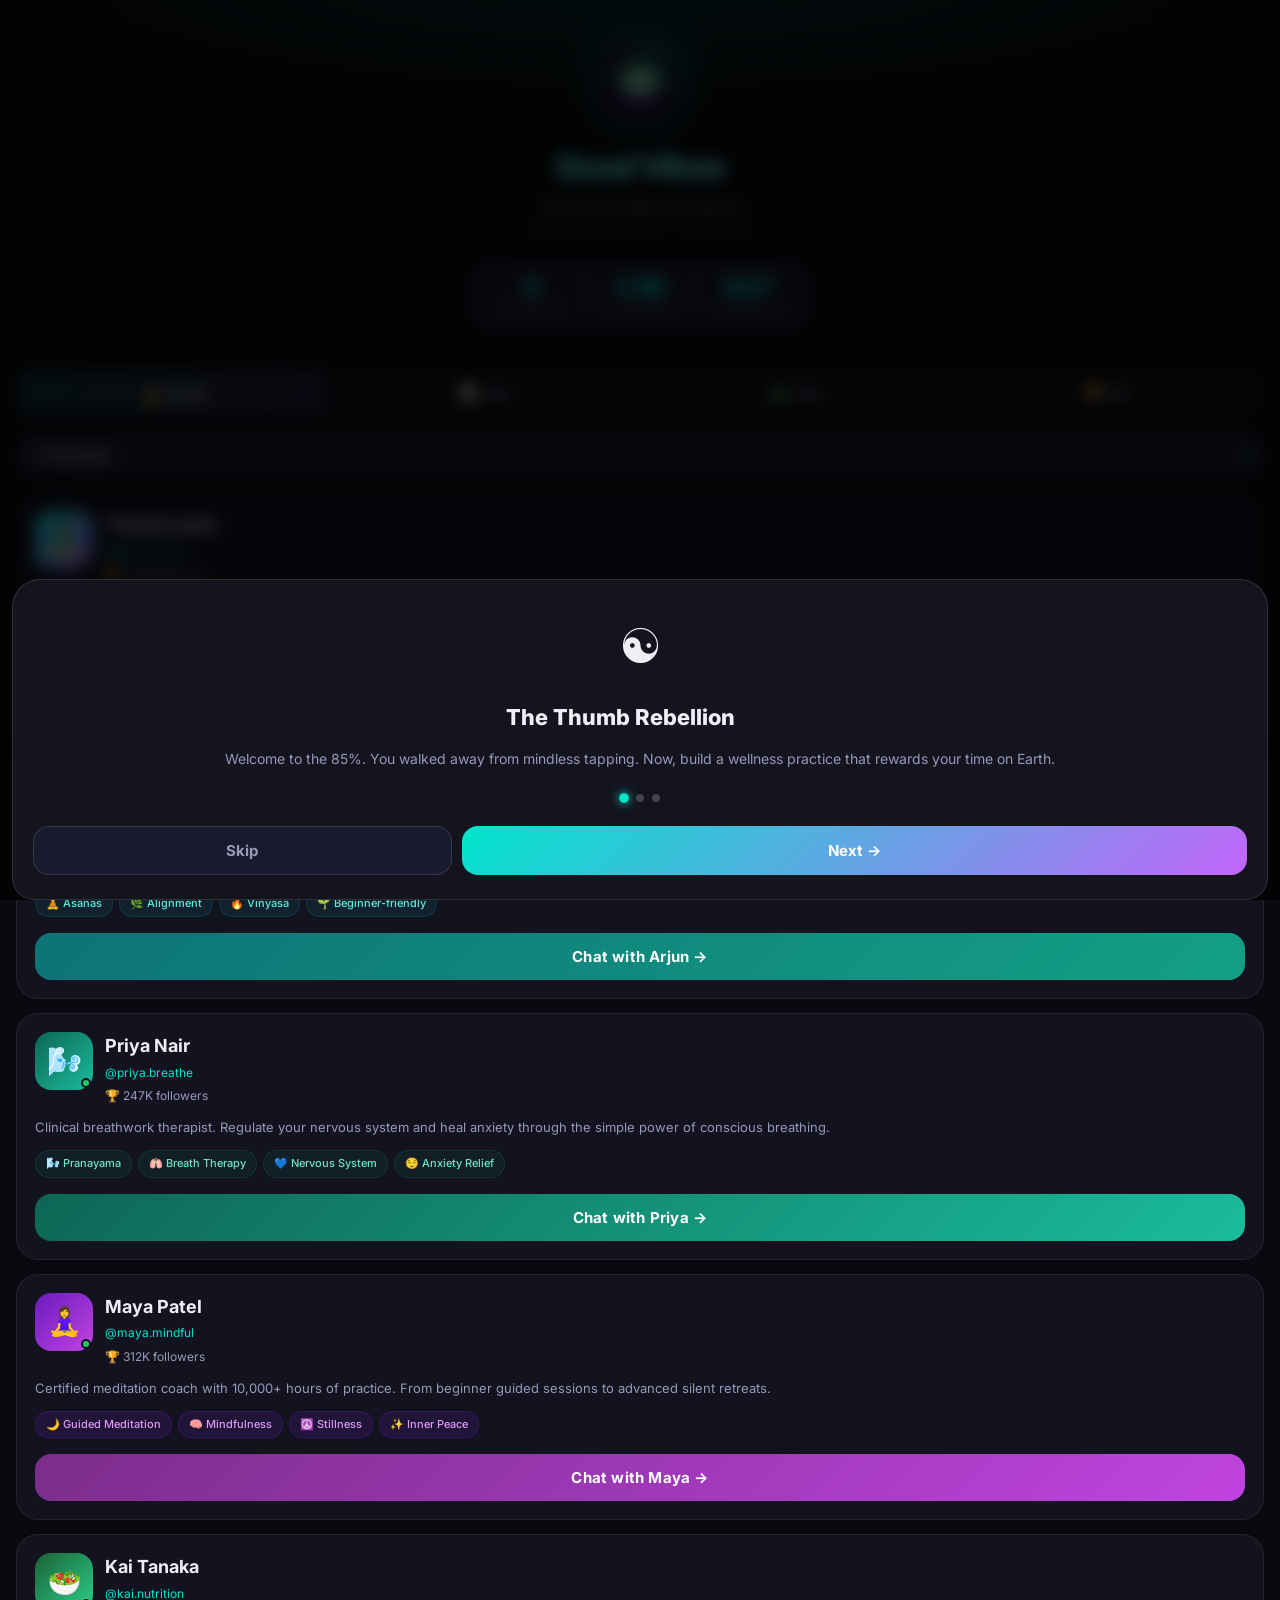
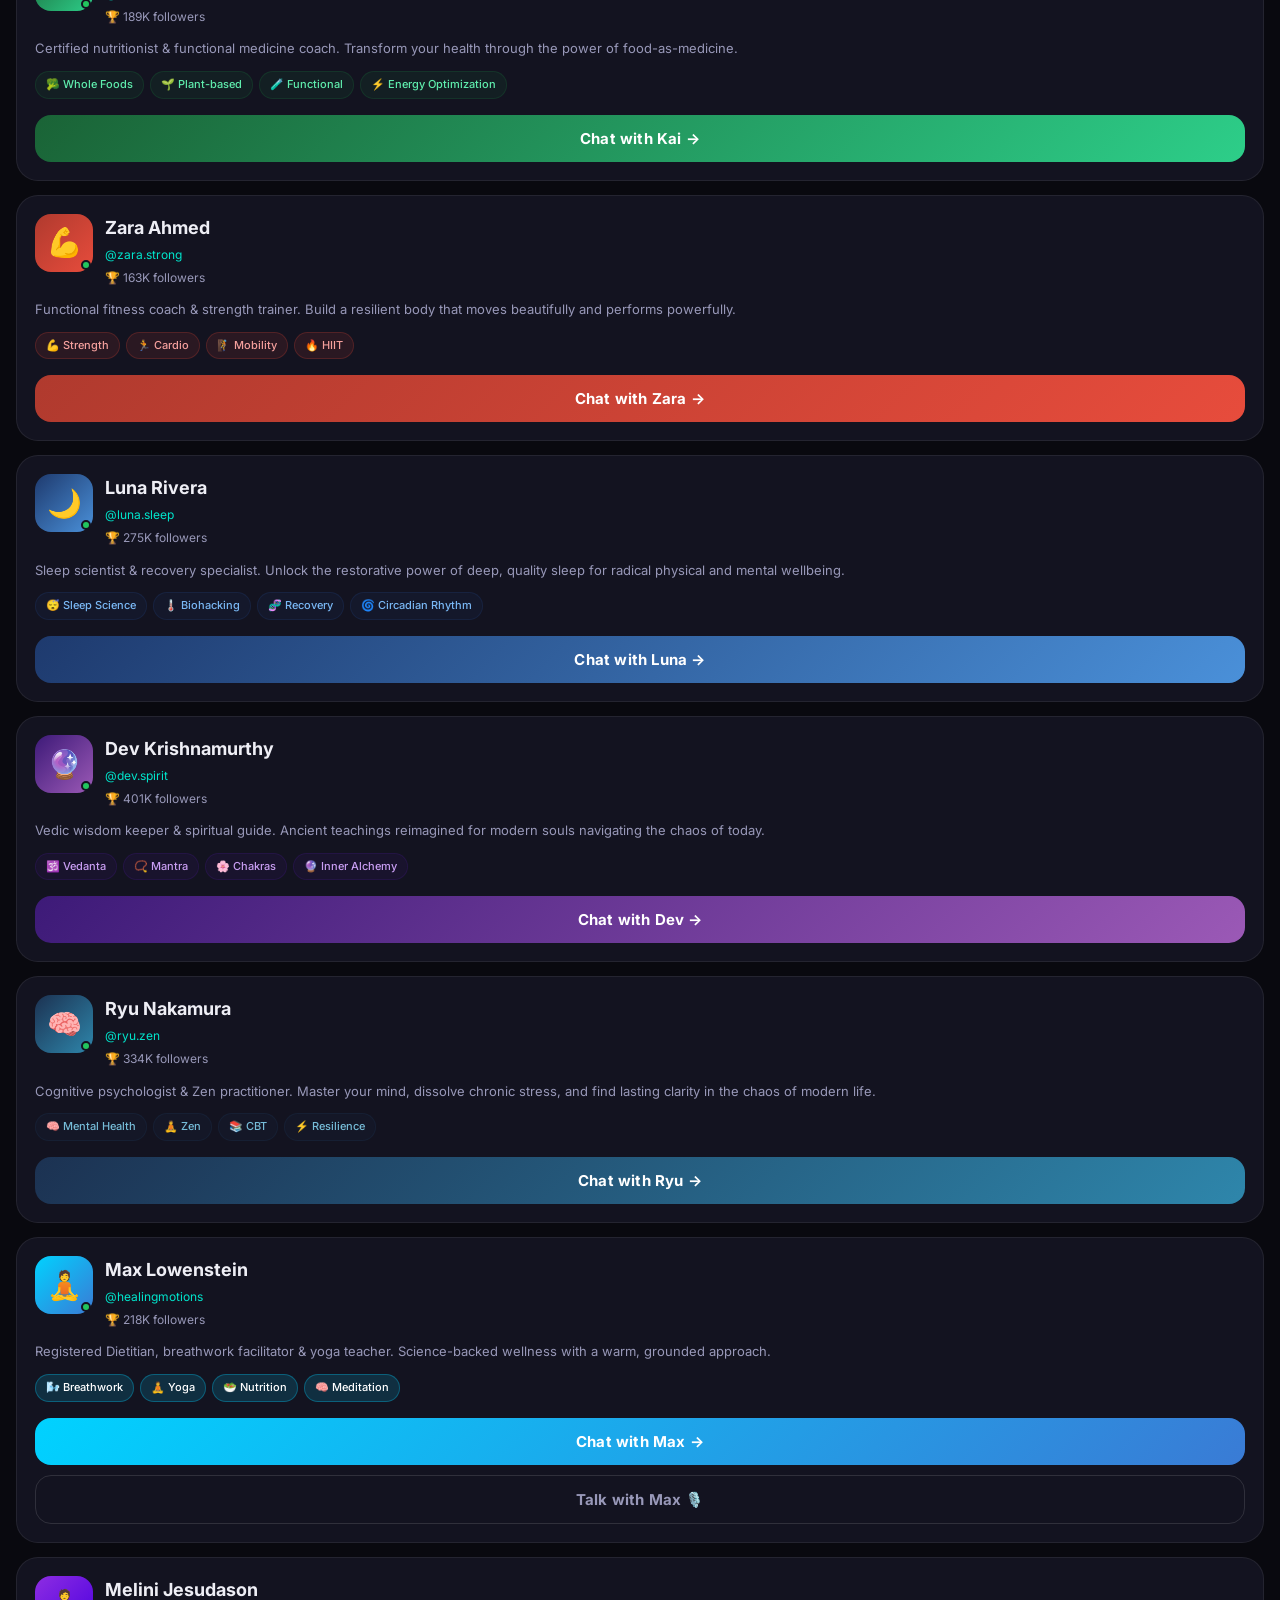
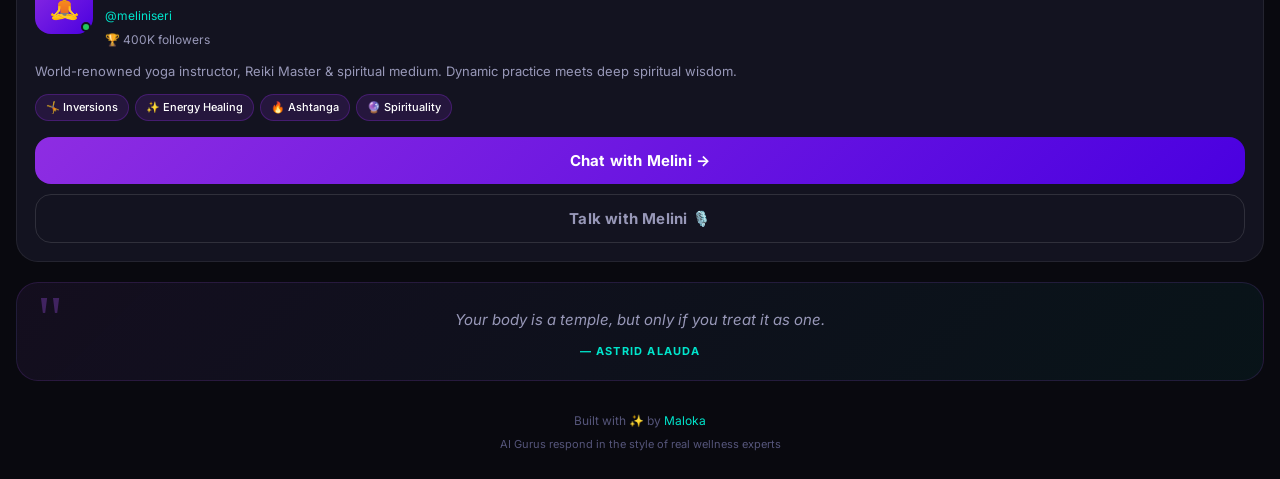
==== commit a5a45fc4: "adding max and melini chat and voice feature" ====
--- a/index.html
+++ b/index.html
@@ -918,6 +918,60 @@
     </div>
     <!-- END CHAT SCREEN -->
 
+    <!-- ═══ VOICE SCREEN ═══ -->
+    <div id="voiceScreen" class="voice-screen hidden" aria-label="Voice Chat with AI Guru">
+      <div class="voice-header">
+        <button class="voice-close" id="voiceClose" aria-label="Close">
+          <svg width="24" height="24" viewBox="0 0 24 24" fill="none" stroke="currentColor" stroke-width="2.5" stroke-linecap="round" stroke-linejoin="round"><line x1="18" y1="6" x2="6" y2="18"/><line x1="6" y1="6" x2="18" y2="18"/></svg>
+        </button>
+        <div class="voice-header-info">
+          <span class="voice-header-title">Maloka AI Twins</span>
+          <span class="voice-header-subtitle">mini app</span>
+        </div>
+        <div class="voice-header-more">
+           <svg width="20" height="20" viewBox="0 0 24 24" fill="none" stroke="currentColor" stroke-width="2" stroke-linecap="round" stroke-linejoin="round"><circle cx="12" cy="12" r="1"/><circle cx="19" cy="12" r="1"/><circle cx="5" cy="12" r="1"/></svg>
+        </div>
+      </div>
+
+      <div class="voice-content">
+        <div class="voice-avatar-wrap">
+          <div class="voice-avatar-ring" id="voiceAvatarRing"></div>
+          <div class="voice-avatar" id="voiceAvatar">🧘</div>
+        </div>
+        <h2 class="voice-guru-name" id="voiceGuruName">AI Twin</h2>
+        <div class="voice-status">
+           <span class="voice-status-icon" id="voiceStatusIcon">🧘</span>
+           <span class="voice-status-text" id="voiceStatusText">Ready to talk</span>
+        </div>
+
+        <div class="voice-visualizer hidden" id="voiceVisualizer">
+           <div class="viz-bar"></div>
+           <div class="viz-bar"></div>
+           <div class="viz-bar"></div>
+           <div class="viz-bar"></div>
+           <div class="viz-bar"></div>
+           <div class="viz-bar"></div>
+           <div class="viz-bar"></div>
+           <div class="viz-bar"></div>
+           <div class="viz-bar"></div>
+           <div class="viz-bar"></div>
+        </div>
+
+        <div class="voice-response-bubble hidden" id="voiceResponseBubble">
+           <p id="voiceResponseText"></p>
+        </div>
+      </div>
+
+      <div class="voice-footer">
+        <div class="voice-timer" id="voiceTimer">00:00</div>
+        <button class="voice-record-btn" id="voiceRecordBtn">
+          <div class="record-icon-inner" id="recordIconInner"></div>
+        </button>
+      </div>
+    </div>
+    <!-- END VOICE SCREEN -->
+
+
     <script type="module" src="./app.js"></script>
   </body>
 </html>
--- a/styles.css
+++ b/styles.css
@@ -2893,3 +2893,224 @@
     pointer-events: auto;
     box-shadow: 0 0 20px rgba(0, 229, 204, 0.4);
 }
+/* 🎙️ VOICE CHAT SCREEN styles */
+.voice-screen {
+  position: fixed;
+  inset: 0;
+  background: #0d0d15;
+  z-index: 1000;
+  display: flex;
+  flex-direction: column;
+  color: #fff;
+  transition: transform 0.4s cubic-bezier(0.4, 0, 0.2, 1);
+}
+
+.voice-screen.hidden {
+  transform: translateY(100%);
+  display: none !important;
+}
+
+.voice-header {
+  display: flex;
+  align-items: center;
+  justify-content: space-between;
+  padding: 16px 20px;
+  background: rgba(0, 0, 0, 0.2);
+}
+
+.voice-close {
+  background: none;
+  border: none;
+  color: #fff;
+  cursor: pointer;
+  padding: 4px;
+}
+
+.voice-header-info {
+  display: flex;
+  flex-direction: column;
+  align-items: center;
+}
+
+.voice-header-title {
+  font-size: 16px;
+  font-weight: 700;
+}
+
+.voice-header-subtitle {
+  font-size: 11px;
+  color: var(--text2);
+  text-transform: lowercase;
+}
+
+.voice-content {
+  flex: 1;
+  display: flex;
+  flex-direction: column;
+  align-items: center;
+  justify-content: center;
+  padding: 20px;
+  gap: 24px;
+  text-align: center;
+}
+
+.voice-avatar-wrap {
+  position: relative;
+  width: 140px;
+  height: 140px;
+  display: flex;
+  align-items: center;
+  justify-content: center;
+}
+
+.voice-avatar-ring {
+  position: absolute;
+  inset: 0;
+  border: 2px solid var(--teal);
+  border-radius: 50%;
+  opacity: 0.3;
+}
+
+.voice-avatar-ring.pulsing {
+  animation: voice-avatar-pulse 2s infinite;
+}
+
+@keyframes voice-avatar-pulse {
+  0% { transform: scale(1); opacity: 0.5; }
+  100% { transform: scale(1.4); opacity: 0; }
+}
+
+.voice-avatar {
+  width: 110px;
+  height: 110px;
+  background: var(--bg2);
+  border-radius: 50%;
+  display: flex;
+  align-items: center;
+  justify-content: center;
+  font-size: 50px;
+  border: 4px solid var(--bg3);
+  z-index: 2;
+}
+
+.voice-guru-name {
+  font-size: 24px;
+  font-weight: 800;
+  margin: 0;
+}
+
+.voice-status {
+  display: flex;
+  align-items: center;
+  gap: 8px;
+  padding: 6px 12px;
+  background: rgba(255, 255, 255, 0.05);
+  border-radius: 20px;
+  font-size: 13px;
+  font-weight: 600;
+}
+
+.voice-status-icon {
+  font-size: 14px;
+}
+
+.voice-visualizer {
+  display: flex;
+  align-items: center;
+  gap: 4px;
+  height: 40px;
+}
+
+.viz-bar {
+  width: 4px;
+  height: 10px;
+  background: var(--teal);
+  border-radius: 2px;
+  transition: height 0.1s ease;
+  animation: viz-idle 1s infinite ease-in-out;
+}
+
+@keyframes viz-idle {
+  0%, 100% { height: 8px; }
+  50% { height: 16px; }
+}
+
+.voice-response-bubble {
+  max-width: 85%;
+  background: rgba(255, 255, 255, 0.08);
+  backdrop-filter: blur(10px);
+  border: 1px solid rgba(255, 255, 255, 0.1);
+  padding: 16px;
+  border-radius: 20px;
+  font-size: 14px;
+  line-height: 1.5;
+  color: var(--text);
+  margin-top: 10px;
+  animation: fadeIn 0.4s ease;
+}
+
+.voice-footer {
+  display: flex;
+  flex-direction: column;
+  align-items: center;
+  padding: 40px 20px env(safe-area-inset-bottom, 40px);
+  gap: 20px;
+}
+
+.voice-timer {
+  font-family: 'JetBrains Mono', monospace;
+  font-size: 20px;
+  font-weight: 700;
+  letter-spacing: 1px;
+}
+
+.voice-record-btn {
+  width: 72px;
+  height: 72px;
+  background: rgba(255, 255, 255, 0.1);
+  border: 4px solid #fff;
+  border-radius: 50%;
+  display: flex;
+  align-items: center;
+  justify-content: center;
+  cursor: pointer;
+  transition: all 0.3s ease;
+}
+
+.record-icon-inner {
+  width: 56px;
+  height: 56px;
+  background: #ff4b4b;
+  border-radius: 50%;
+  transition: all 0.3s cubic-bezier(0.4, 0, 0.2, 1);
+}
+
+.voice-record-btn.recording {
+  border-color: #ff4b4b;
+  transform: scale(1.1);
+  box-shadow: 0 0 30px rgba(255, 75, 75, 0.4);
+}
+
+.voice-record-btn.recording .record-icon-inner {
+  border-radius: 12px;
+  transform: scale(0.5);
+}
+
+/* 👥 Guru Card Actions Update */
+.guru-actions {
+  display: flex;
+  flex-direction: column;
+  gap: 10px;
+}
+
+.guru-btn.talk {
+  background: transparent;
+  border: 1px solid var(--border2);
+  color: var(--text2);
+}
+
+.guru-btn.talk:hover {
+  background: rgba(255, 255, 255, 0.05);
+  color: var(--text);
+  border-color: var(--teal);
+}
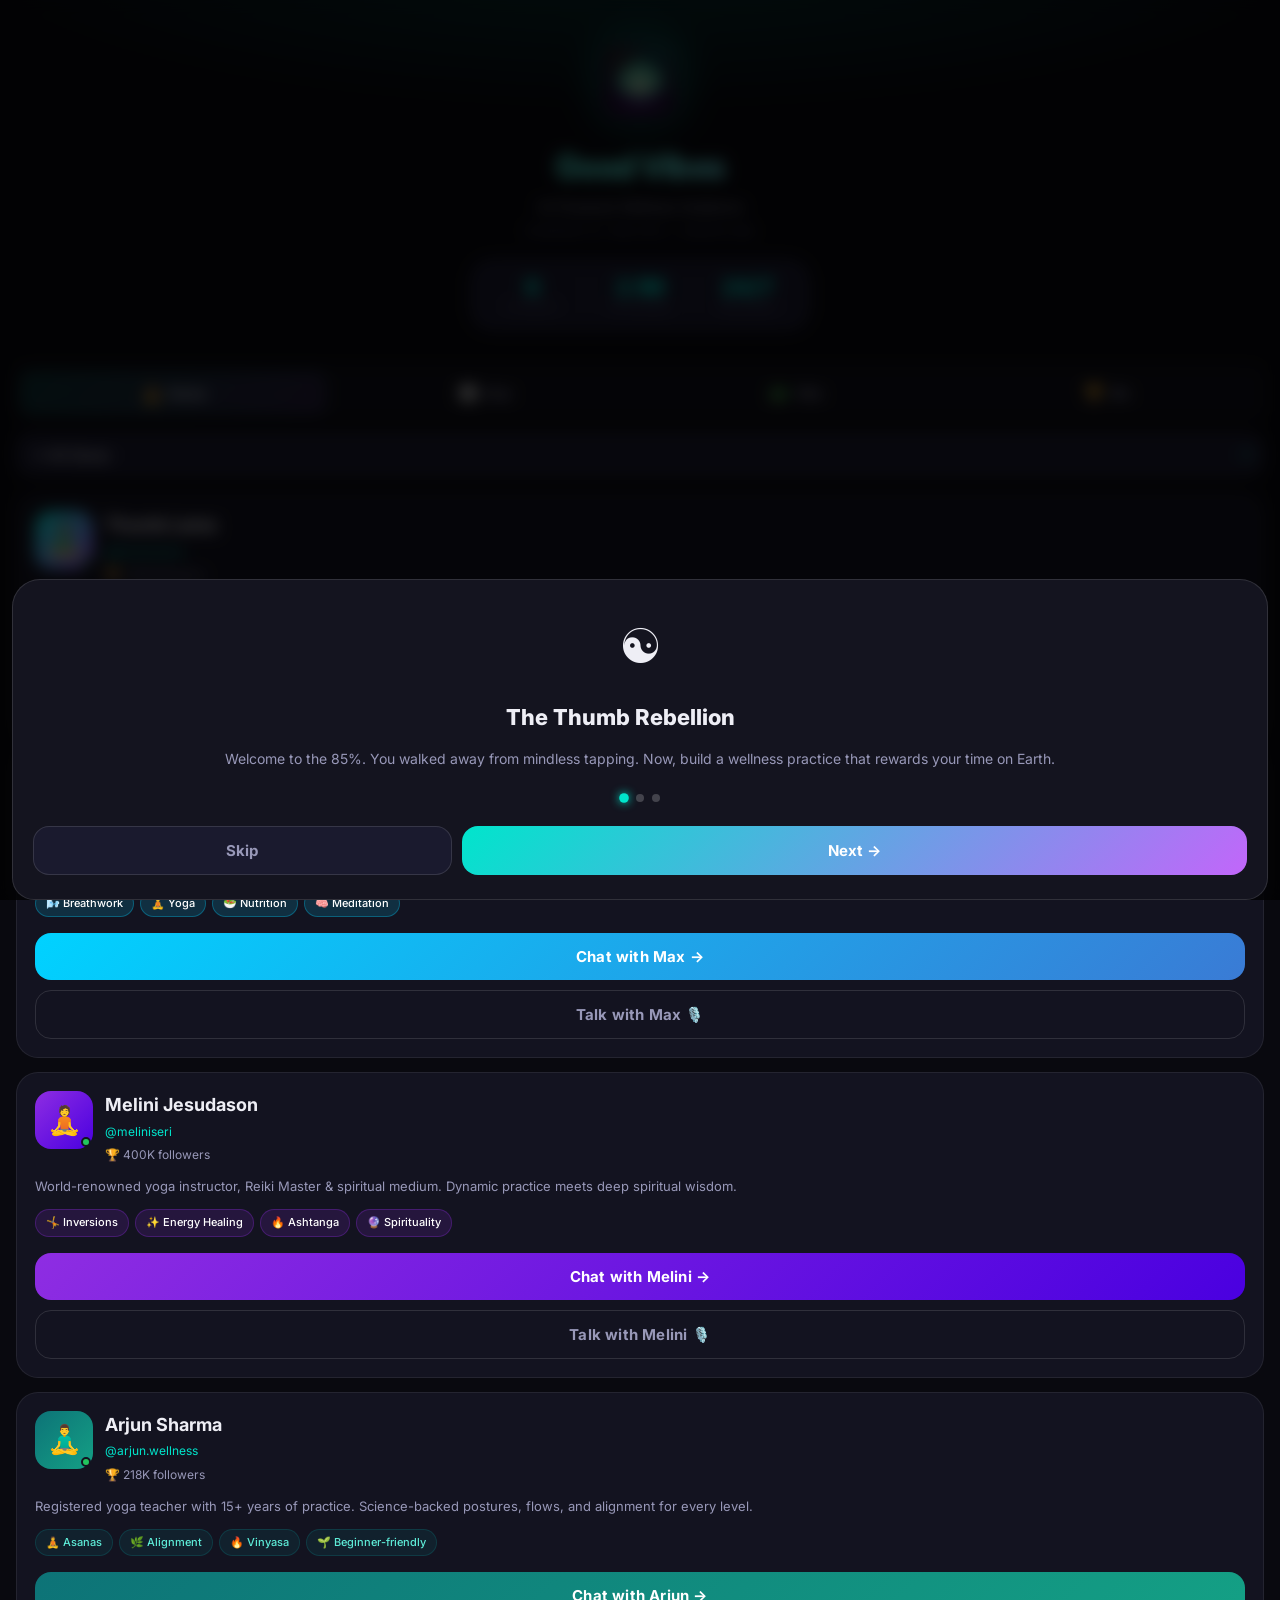
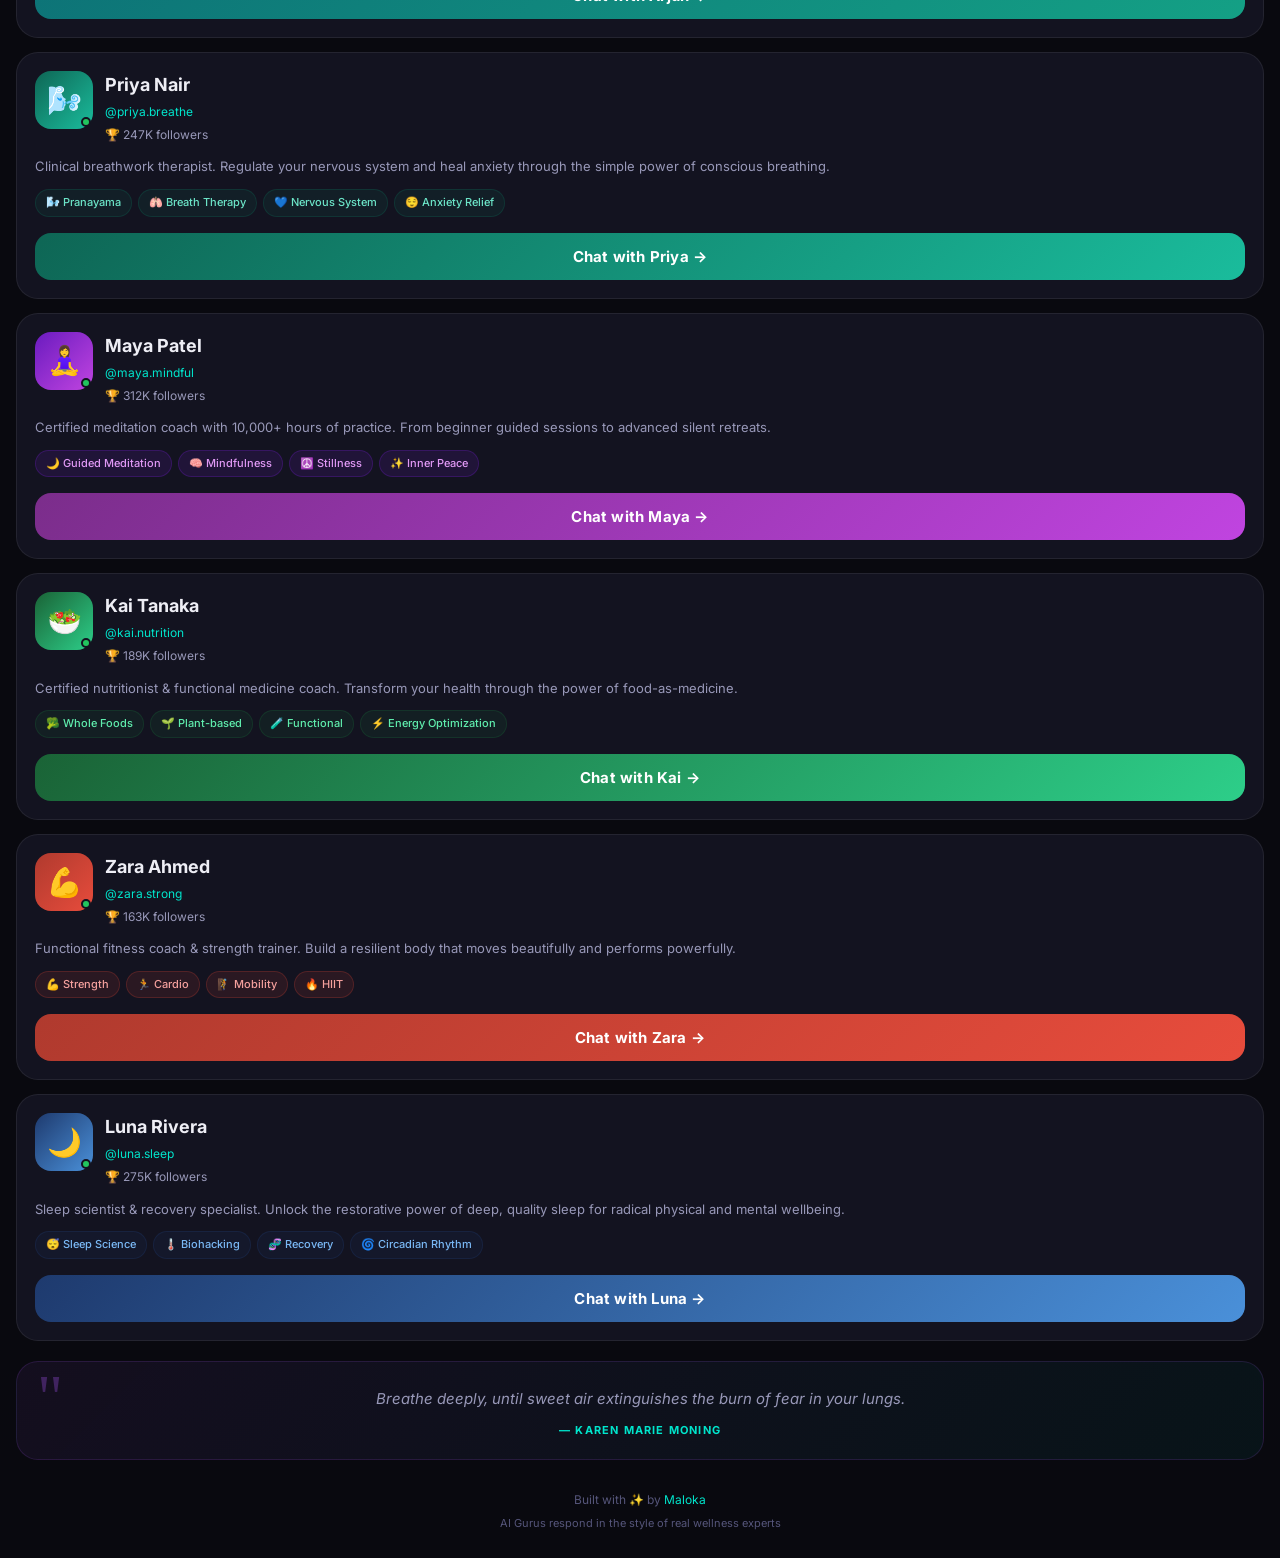
==== commit 2a868b87: "rearranging the AI gurus and Max and Melini" ====
--- a/index.html
+++ b/index.html
@@ -30,7 +30,7 @@
 
       <div class="stats-bar">
         <div class="stat-item">
-          <span class="stat-value">8</span>
+          <span class="stat-value">9</span>
           <span class="stat-label">AI GURUS</span>
         </div>
         <div class="stat-divider"></div>
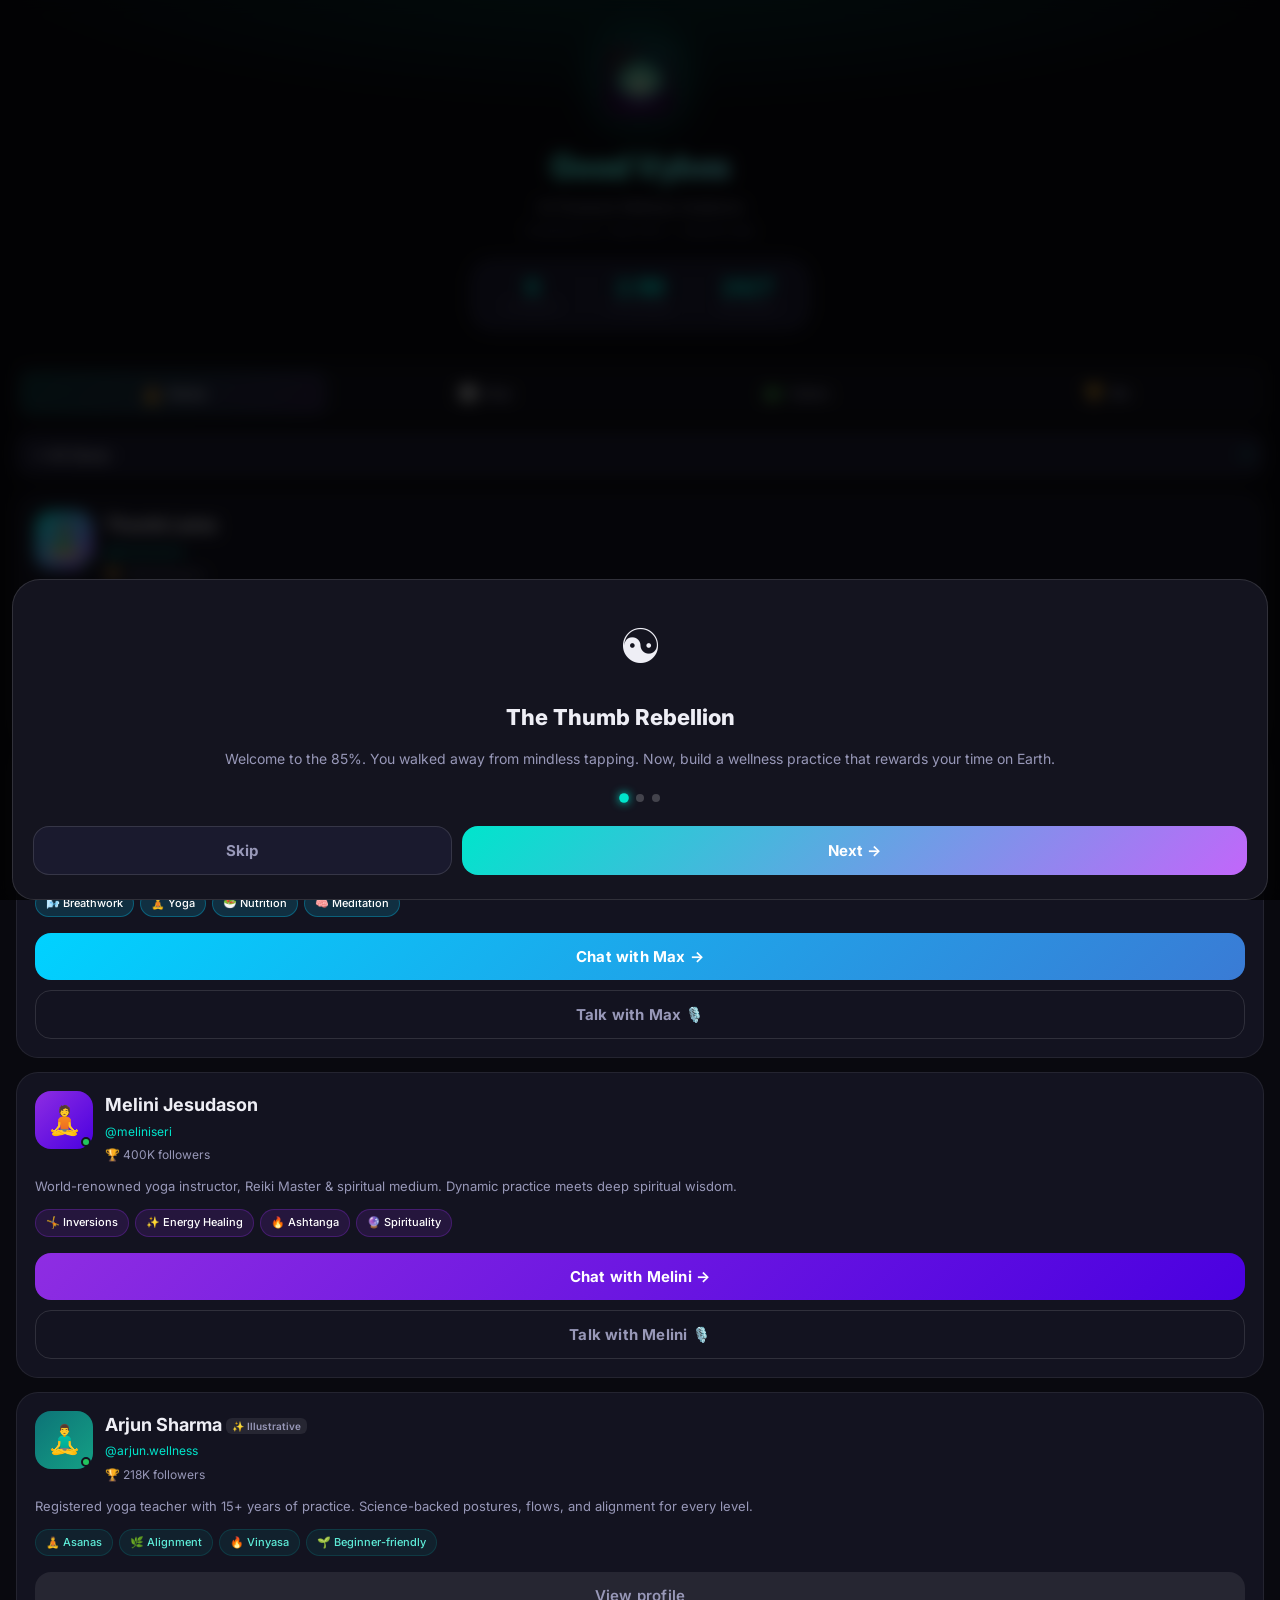
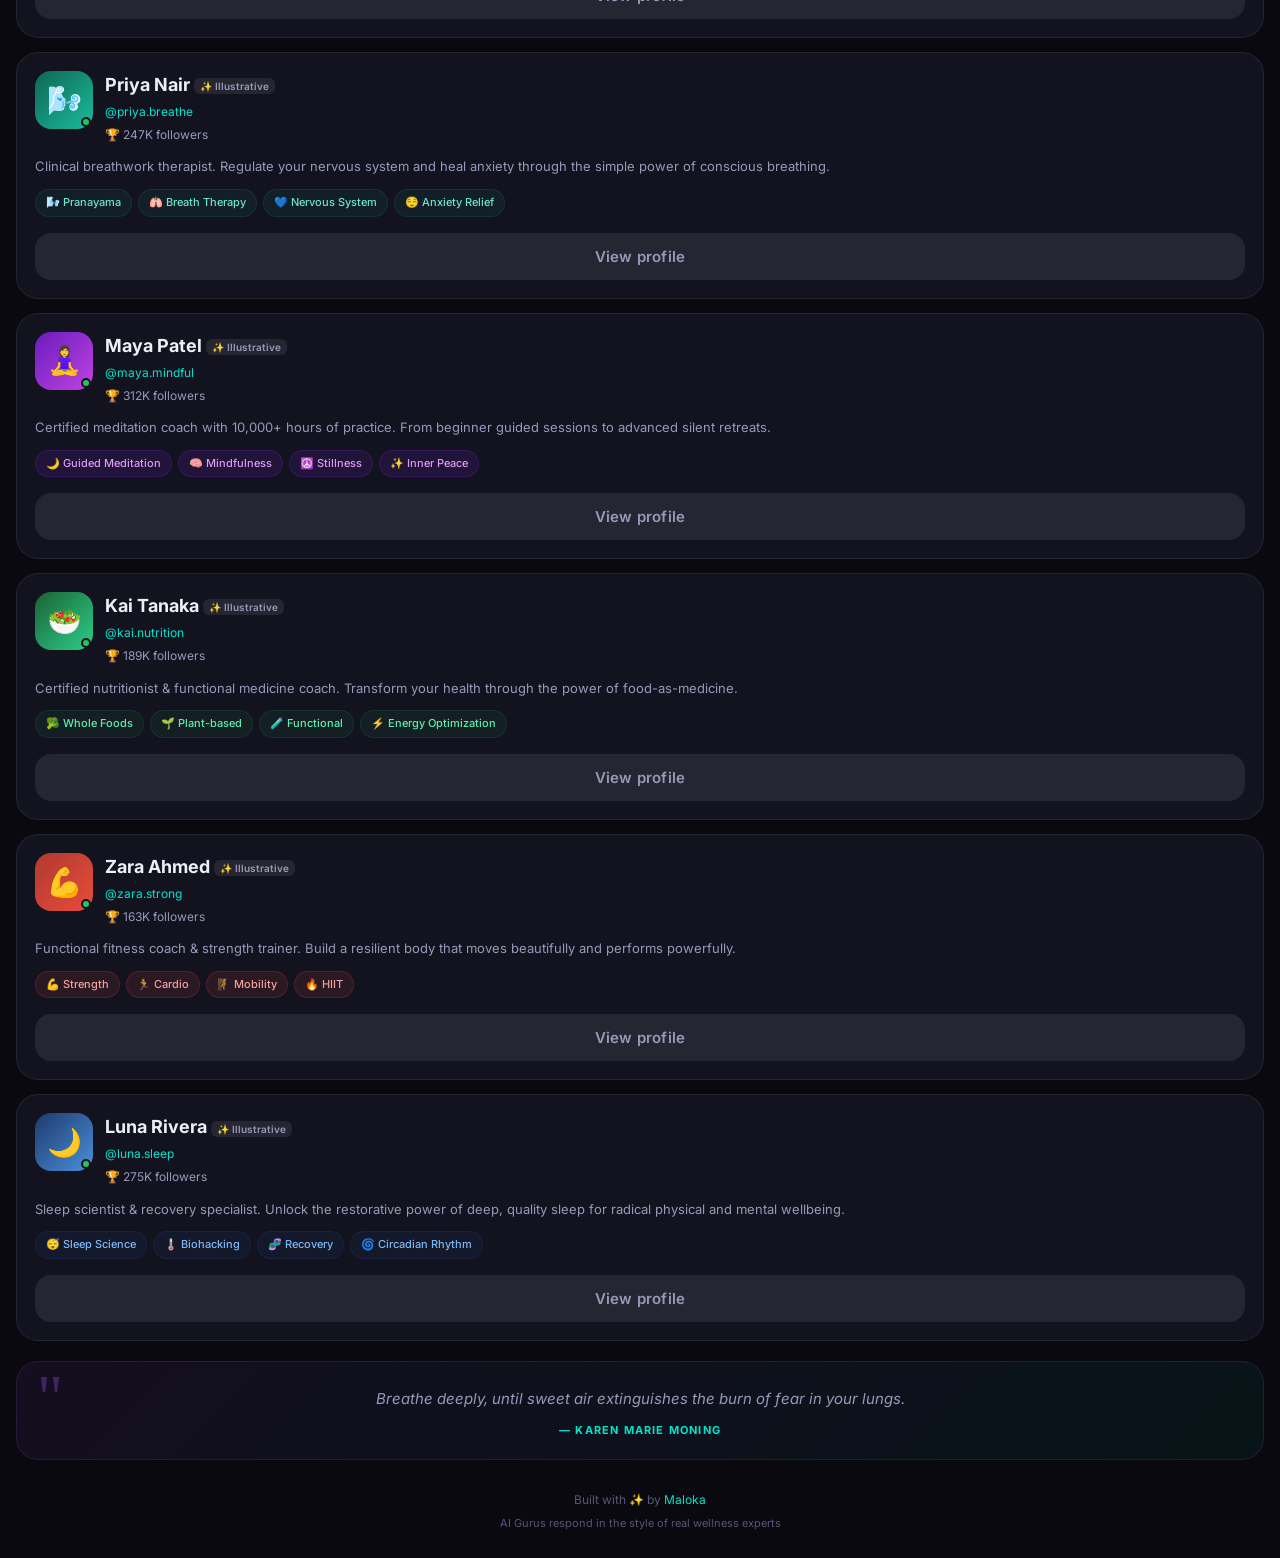
==== commit d8e613c7: "feat(s01): canonical octant renames, fix seed-guru chat, terminology + DeBrus QA Bring the mini-app " ====
--- a/index.html
+++ b/index.html
@@ -3,8 +3,8 @@
   <head>
     <meta charset="utf-8" />
     <meta name="viewport" content="width=device-width, initial-scale=1, viewport-fit=cover" />
-    <meta name="description" content="Good Vibes — AI-Powered Wellness Guidance by Maloka" />
-    <title>Good Vibes — AI Wellness Gurus</title>
+    <meta name="description" content="Good Vybes — AI-Powered Wellness Guidance by Maloka" />
+    <title>Good Vybes — AI Wellness Gurus</title>
 
     <!-- Telegram WebApp SDK -->
     <script src="https://telegram.org/js/telegram-web-app.js"></script>
@@ -23,8 +23,8 @@
     <!-- ═══ HEADER ═══ -->
     <header class="app-header">
       <div class="header-glow"></div>
-      <img src="logo.png" alt="Good Vibes Logo" class="app-logo" id="appLogo" />
-      <h1 class="app-title">Good Vibes</h1>
+      <img src="logo.png" alt="Good Vybes Logo" class="app-logo" id="appLogo" />
+      <h1 class="app-title">Good Vybes</h1>
       <p class="app-subtitle">AI-Powered Wellness Guidance</p>
       <p class="app-powered">POWERED BY MALOKA × NANOCLAW</p>
 
@@ -65,7 +65,7 @@
         <span class="tab-icon">🥋</span> Dojo
       </button>
       <button class="tab-btn" id="tabDashboard" data-tab="panelDashboard">
-        <span class="tab-icon">🐲</span> Vibe
+        <span class="tab-icon">🐲</span> Vybes
       </button>
       <button class="tab-btn" id="tabProfile" data-tab="panelProfile">
         <span class="tab-icon">🏆</span> Me
@@ -101,7 +101,7 @@
     <div class="tab-panel hidden" id="panelActivities">
       <div class="dojo-header">
         <h2 class="dojo-title">The Dojo Den</h2>
-        <p class="dojo-subtitle">Master your wellness through the 8 Octants</p>
+        <p class="dojo-subtitle">Eight octants · the practice of stopping</p>
       </div>
       
       <div class="octant-grid">
@@ -109,8 +109,8 @@
         <button class="octant-card o-violet" id="octStillness" data-octant="01">
           <div class="octant-icon">🧘</div>
           <div class="octant-info">
-            <span class="octant-name">Stillness Sanctuary</span>
-            <span class="octant-desc-sub text-xs opacity-70">Meditation & Breathwork</span>
+            <span class="octant-name">Mind Meadow</span>
+            <span class="octant-desc-sub text-xs opacity-70">Stop to tend attention</span>
             <div class="octant-progress-wrap">
               <div class="octant-progress-bar" id="pb-stillness" style="width: 0%"></div>
             </div>
@@ -122,8 +122,8 @@
         <button class="octant-card o-coral" id="octCreation" data-octant="02">
           <div class="octant-icon">🎨</div>
           <div class="octant-info">
-            <span class="octant-name">Creation Station</span>
-            <span class="octant-desc-sub text-xs opacity-70">Creative Expression</span>
+            <span class="octant-name">Inner Garden</span>
+            <span class="octant-desc-sub text-xs opacity-70">Stop to cultivate creation</span>
             <div class="octant-progress-wrap">
               <div class="octant-progress-bar" id="pb-creation" style="width: 0%"></div>
             </div>
@@ -133,10 +133,10 @@
 
         <!-- Octant 03: Sonic -->
         <button class="octant-card o-green-glow" id="octSonic" data-octant="03">
-          <div class="octant-icon">🎵</div>
-          <div class="octant-info">
-            <span class="octant-name">Sonic Haven</span>
-            <span class="octant-desc-sub text-xs opacity-70">Sound Healing</span>
+          <div class="octant-icon">🌙</div>
+          <div class="octant-info">
+            <span class="octant-name">Sleep Sanctuary</span>
+            <span class="octant-desc-sub text-xs opacity-70">Stop to restore</span>
             <div class="octant-progress-wrap">
               <div class="octant-progress-bar" id="pb-sonic" style="width: 0%"></div>
             </div>
@@ -146,10 +146,10 @@
 
         <!-- Octant 04: Wisdom -->
         <button class="octant-card o-cyan" id="octWisdom" data-octant="04">
-          <div class="octant-icon">📖</div>
-          <div class="octant-info">
-            <span class="octant-name">Wisdom Corner</span>
-            <span class="octant-desc-sub text-xs opacity-70">Learning & Philosophy</span>
+          <div class="octant-icon">🍎</div>
+          <div class="octant-info">
+            <span class="octant-name">Fuel Stop</span>
+            <span class="octant-desc-sub text-xs opacity-70">Stop to fuel</span>
             <div class="octant-progress-wrap">
               <div class="octant-progress-bar" id="pb-wisdom" style="width: 0%"></div>
             </div>
@@ -159,10 +159,10 @@
 
         <!-- Octant 05: Emotion -->
         <button class="octant-card o-warm" id="octEmotion" data-octant="05">
-          <div class="octant-icon">❤️</div>
-          <div class="octant-info">
-            <span class="octant-name">Emotion Transmutation</span>
-            <span class="octant-desc-sub text-xs opacity-70">Emotional Processing</span>
+          <div class="octant-icon">💆</div>
+          <div class="octant-info">
+            <span class="octant-name">Pamper Palace</span>
+            <span class="octant-desc-sub text-xs opacity-70">Stop to receive care</span>
             <div class="octant-progress-wrap">
               <div class="octant-progress-bar" id="pb-emotion" style="width: 0%"></div>
             </div>
@@ -174,8 +174,8 @@
         <button class="octant-card o-rose" id="octBridge" data-octant="06">
           <div class="octant-icon">🤝</div>
           <div class="octant-info">
-            <span class="octant-name">Bridge Space</span>
-            <span class="octant-desc-sub text-xs opacity-70">Social Connection</span>
+            <span class="octant-name">Kindred Spirits</span>
+            <span class="octant-desc-sub text-xs opacity-70">Stop to find your people</span>
             <div class="octant-progress-wrap">
               <div class="octant-progress-bar" id="pb-bridge" style="width: 0%"></div>
             </div>
@@ -187,8 +187,8 @@
         <button class="octant-card o-green" id="octMovement" data-octant="07">
           <div class="octant-icon">🤸</div>
           <div class="octant-info">
-            <span class="octant-name">Movement Dojo</span>
-            <span class="octant-desc-sub text-xs opacity-70">Yoga & Movement</span>
+            <span class="octant-name">Shape Studio</span>
+            <span class="octant-desc-sub text-xs opacity-70">Stop to shape the body</span>
             <div class="octant-progress-wrap">
               <div class="octant-progress-bar" id="pb-movement" style="width: 0%"></div>
             </div>
@@ -198,10 +198,10 @@
 
         <!-- Octant 08: Nourishment -->
         <button class="octant-card o-violet-deep" id="octNourish" data-octant="08">
-          <div class="octant-icon">🥗</div>
-          <div class="octant-info">
-            <span class="octant-name">Nourishment Garden</span>
-            <span class="octant-desc-sub text-xs opacity-70">Mindful Nutrition</span>
+          <div class="octant-icon">🛕</div>
+          <div class="octant-info">
+            <span class="octant-name">Wisdom Temple</span>
+            <span class="octant-desc-sub text-xs opacity-70">Stop to study ancient knowledge</span>
             <div class="octant-progress-wrap">
               <div class="octant-progress-bar" id="pb-nourish" style="width: 0%"></div>
             </div>
@@ -296,7 +296,7 @@
         <div class="stat-card-compact">
           <span class="stat-icon-s">⭐</span>
           <span class="stat-val-s" id="dashPoints">0</span>
-          <span class="stat-lab-s">VIBE</span>
+          <span class="stat-lab-s">GVRP</span>
         </div>
         <div class="stat-card-compact">
           <span class="stat-icon-s">🥋</span>
@@ -327,7 +327,7 @@
         <div class="profile-stat-card profile-stat-points">
           <div class="profile-stat-icon">⭐</div>
           <div class="profile-stat-value" id="profilePoints">—</div>
-          <div class="profile-stat-label">TOTAL POINTS</div>
+          <div class="profile-stat-label">TOTAL GVRP</div>
         </div>
         <div class="profile-stat-card profile-stat-streak">
           <div class="profile-stat-icon">🔥</div>
@@ -416,17 +416,17 @@
       </div>
 
       <!-- Reward Breakdown -->
-      <div class="profile-section-title">How to Earn Points</div>
+      <div class="profile-section-title">How to Earn GVRP</div>
       <div class="profile-rewards-info">
-        <div class="reward-info-row"><span>🔐 Daily Login</span><span class="reward-pts">+10 pts</span></div>
-        <div class="reward-info-row"><span>🌬️ Box Breathing (Thumb Fu Scaled)</span><span class="reward-pts">+15 pts</span></div>
-        <div class="reward-info-row"><span>🧘 Meditation (Thumb Fu Scaled)</span><span class="reward-pts">+20 pts</span></div>
-        <div class="reward-info-row"><span>🎨 Creation Prompt</span><span class="reward-pts">+10 pts</span></div>
-        <div class="reward-info-row"><span>🎵 Sound Bath</span><span class="reward-pts">+15 pts</span></div>
-        <div class="reward-info-row"><span>🤝 Connection Bridge</span><span class="reward-pts">+10 pts</span></div>
-        <div class="reward-info-row"><span>🥗 Mindful Nourishment</span><span class="reward-pts">+10 pts</span></div>
-        <div class="reward-info-row"><span>✨ Daily Affirmation</span><span class="reward-pts">+5 pts</span></div>
-        <div class="reward-info-row"><span>💜 Mood Check</span><span class="reward-pts">+5 pts</span></div>
+        <div class="reward-info-row"><span>🔐 Daily Login</span><span class="reward-pts">+10 GVRP</span></div>
+        <div class="reward-info-row"><span>🌬️ Box Breathing (Thumb Fu Scaled)</span><span class="reward-pts">+15 GVRP</span></div>
+        <div class="reward-info-row"><span>🧘 Meditation (Thumb Fu Scaled)</span><span class="reward-pts">+20 GVRP</span></div>
+        <div class="reward-info-row"><span>🎨 Creation Prompt</span><span class="reward-pts">+10 GVRP</span></div>
+        <div class="reward-info-row"><span>🎵 Sound Bath</span><span class="reward-pts">+15 GVRP</span></div>
+        <div class="reward-info-row"><span>🤝 Connection Bridge</span><span class="reward-pts">+10 GVRP</span></div>
+        <div class="reward-info-row"><span>🥗 Mindful Nourishment</span><span class="reward-pts">+10 GVRP</span></div>
+        <div class="reward-info-row"><span>✨ Daily Affirmation</span><span class="reward-pts">+5 GVRP</span></div>
+        <div class="reward-info-row"><span>💜 Mood Check</span><span class="reward-pts">+5 GVRP</span></div>
       </div>
 
       <!-- Recent Activity Feed -->
@@ -463,7 +463,7 @@
       <span class="reward-toast-icon">⭐</span>
       <div class="reward-toast-body">
         <div class="reward-toast-main">
-          <span class="reward-toast-pts" id="rewardToastPts">+10 pts</span>
+          <span class="reward-toast-pts" id="rewardToastPts">+10 GVRP</span>
           <span class="reward-toast-label" id="rewardToastLabel">Daily Login Bonus!</span>
         </div>
         <span class="reward-toast-multiplier" id="rewardToastMultiplier"></span>
@@ -483,8 +483,8 @@
         </header>
 
         <main class="phygital-main" style="height: 100%; display: flex; flex-direction: column; align-items: center; justify-content: center; position: relative;">
-          <h2 id="phygitalTitle" class="premium-title" style="margin-top: 60px;">Reflection Dojo</h2>
-          <p id="phygitalSubtitle" class="premium-subtitle" style="margin-bottom: 20px;">Octant 01 · Stillness</p>
+          <h2 id="phygitalTitle" class="premium-title" style="margin-top: 60px;">Mind Meadow</h2>
+          <p id="phygitalSubtitle" class="premium-subtitle" style="margin-bottom: 20px;">Octant 01 · Stop to Tend Attention</p>
           
           <!-- Phygital Wisdom Overlay -->
           <div id="wisdom-phygital" class="wisdom-overlay hidden" style="z-index: 100; width: 85%; background: rgba(212, 175, 55, 0.1); border-color: rgba(212, 175, 55, 0.4);">
@@ -507,7 +507,7 @@
             <div class="touch-guide-ring"></div>
             <p id="touchPromptText" class="touch-text">Hold Thumb to Anchor Breath</p>
           </div>
-          <div id="contactWarning" class="contact-warning hidden">⚠️ SIGNAL LOST: RE-ESTABLISH CONTACT</div>
+          <div id="contactWarning" class="contact-warning hidden">Your thumb has wandered. Place it back to continue.</div>
           <p id="phygitalAudioInfo" class="audio-info" style="font-size: 10px; opacity: 0.5;"></p>
         </footer>
       </div>
@@ -785,11 +785,11 @@
     </div>
 
     <!-- ── Creation Modal ── -->
-    <div id="creationModal" class="modal hidden" role="dialog" aria-label="Creation Station">
+    <div id="creationModal" class="modal hidden" role="dialog" aria-label="Inner Garden">
       <div class="modal-content">
         <button class="modal-close" id="closeCreation">✕</button>
-        <h3 class="modal-title">🎨 Creation Station</h3>
-        <p class="modal-subtitle">Channel your energy into making, not consuming</p>
+        <h3 class="modal-title">🎨 Inner Garden</h3>
+        <p class="modal-subtitle">Cultivate creative expression — make something, tend it</p>
         <div class="activity-prompt-card">
           <p id="creationPrompt" class="prompt-text">Loading inspiration…</p>
         </div>
@@ -798,11 +798,11 @@
     </div>
 
     <!-- ── Bridge Modal ── -->
-    <div id="bridgeModal" class="modal hidden" role="dialog" aria-label="Bridge Space">
+    <div id="bridgeModal" class="modal hidden" role="dialog" aria-label="Kindred Spirits">
       <div class="modal-content">
         <button class="modal-close" id="closeBridge">✕</button>
-        <h3 class="modal-title">🤝 Bridge Space</h3>
-        <p class="modal-subtitle">Relational wellness and connection</p>
+        <h3 class="modal-title">🤝 Kindred Spirits</h3>
+        <p class="modal-subtitle">Recognise the people stopping for the same reasons</p>
         <div class="activity-prompt-card">
           <p id="bridgePrompt" class="prompt-text">Loading connection prompt…</p>
         </div>
@@ -811,11 +811,11 @@
     </div>
 
     <!-- ── Nourish Modal ── -->
-    <div id="nourishModal" class="modal hidden" role="dialog" aria-label="Nourishment Garden">
+    <div id="nourishModal" class="modal hidden" role="dialog" aria-label="Wisdom Temple">
       <div class="modal-content">
         <button class="modal-close" id="closeNourish">✕</button>
-        <h3 class="modal-title">🥗 Nourishment Garden</h3>
-        <p class="modal-subtitle">Mindful consumption and hydration</p>
+        <h3 class="modal-title">🛕 Wisdom Temple</h3>
+        <p class="modal-subtitle">Honour traditional knowledge — sit with what's handed down</p>
         <div class="activity-prompt-card">
           <p id="nourishPrompt" class="prompt-text">Loading nourishment tip…</p>
         </div>
@@ -824,11 +824,11 @@
     </div>
 
     <!-- ── Sonic Modal ── -->
-    <div id="sonicModal" class="modal hidden" role="dialog" aria-label="Sonic Haven">
+    <div id="sonicModal" class="modal hidden" role="dialog" aria-label="Sleep Sanctuary">
       <div class="modal-content">
         <button class="modal-close" id="closeSonic">✕</button>
-        <h3 class="modal-title">🎵 Sonic Haven</h3>
-        <p class="modal-subtitle">Sound-based healing and active listening</p>
+        <h3 class="modal-title">🌙 Sleep Sanctuary</h3>
+        <p class="modal-subtitle">Downregulate — let the nervous system find baseline</p>
         <div class="meditation-wrap">
           <div class="meditation-orb" id="sonicOrb" style="background: var(--accent-green-soft);">
             <div class="orb-inner" style="background: var(--accent-green);"></div>
@@ -850,7 +850,7 @@
     <div id="onboardingModal" class="modal hidden" role="dialog" aria-label="Welcome Guide">
       <div class="modal-content" style="text-align: center;">
         <div class="onboarding-icon" id="onboardingIcon" style="font-size: 48px; margin-bottom: 16px;">✨</div>
-        <h3 class="modal-title" id="onboardingTitle" style="font-size: 22px; margin-bottom: 12px;">Welcome to Good Vibes</h3>
+        <h3 class="modal-title" id="onboardingTitle" style="font-size: 22px; margin-bottom: 12px;">Welcome to Good Vybes</h3>
         <p class="modal-subtitle" id="onboardingDesc" style="margin-bottom: 24px; line-height: 1.6; font-size: 14px;">Your personal, AI-powered wellness sanctuary right inside Telegram.</p>
         
         <div class="onboarding-dots" id="onboardingDots" style="display: flex; justify-content: center; gap: 8px; margin-bottom: 24px;">
--- a/styles.css
+++ b/styles.css
@@ -2945,6 +2945,7 @@
 
 .voice-content {
   flex: 1;
+  min-height: 0; /* BUG-06: allow content to shrink instead of pushing the footer off-screen */
   display: flex;
   flex-direction: column;
   align-items: center;
@@ -3037,6 +3038,8 @@
 
 .voice-response-bubble {
   max-width: 85%;
+  max-height: 35vh; /* BUG-06: long replies scroll within the bubble instead of growing the layout */
+  overflow-y: auto;
   background: rgba(255, 255, 255, 0.08);
   backdrop-filter: blur(10px);
   border: 1px solid rgba(255, 255, 255, 0.1);
@@ -3055,6 +3058,7 @@
   align-items: center;
   padding: 40px 20px env(safe-area-inset-bottom, 40px);
   gap: 20px;
+  flex-shrink: 0; /* BUG-06: record button must always stay visible at the bottom */
 }
 
 .voice-timer {
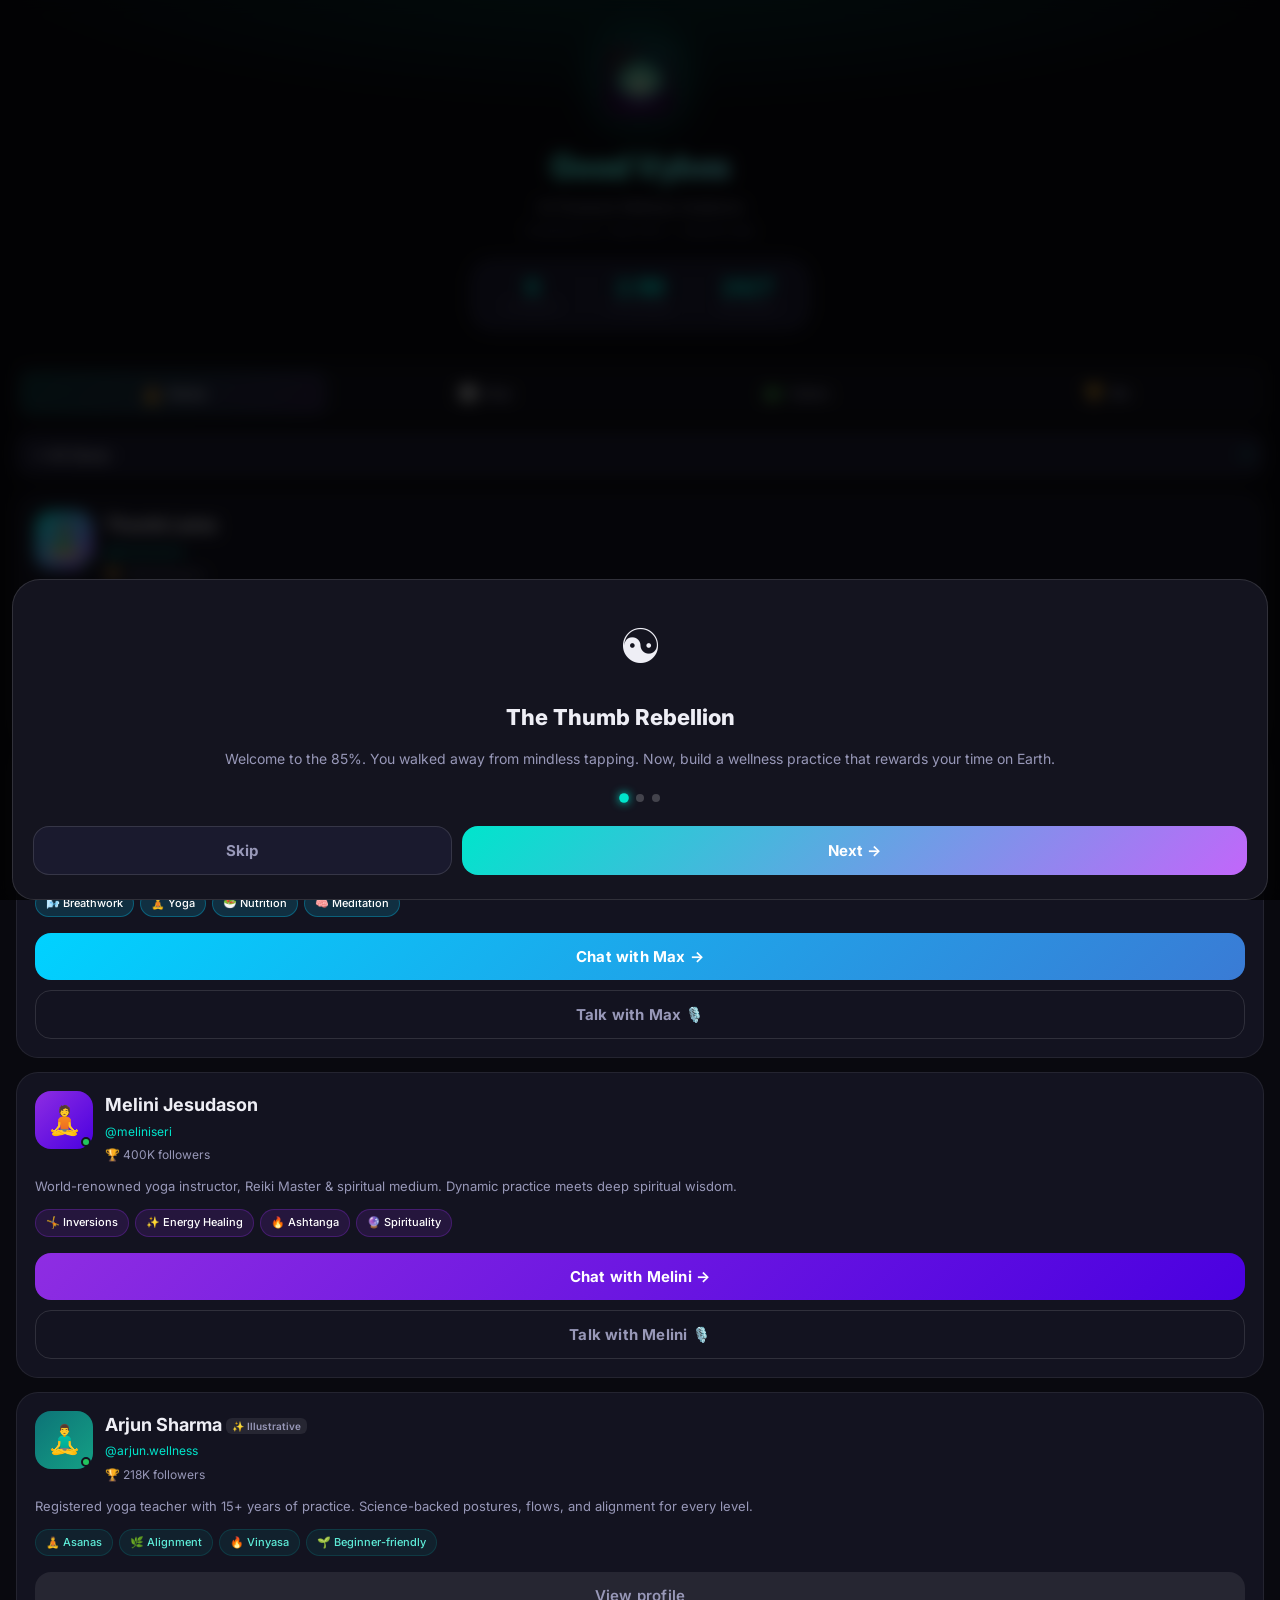
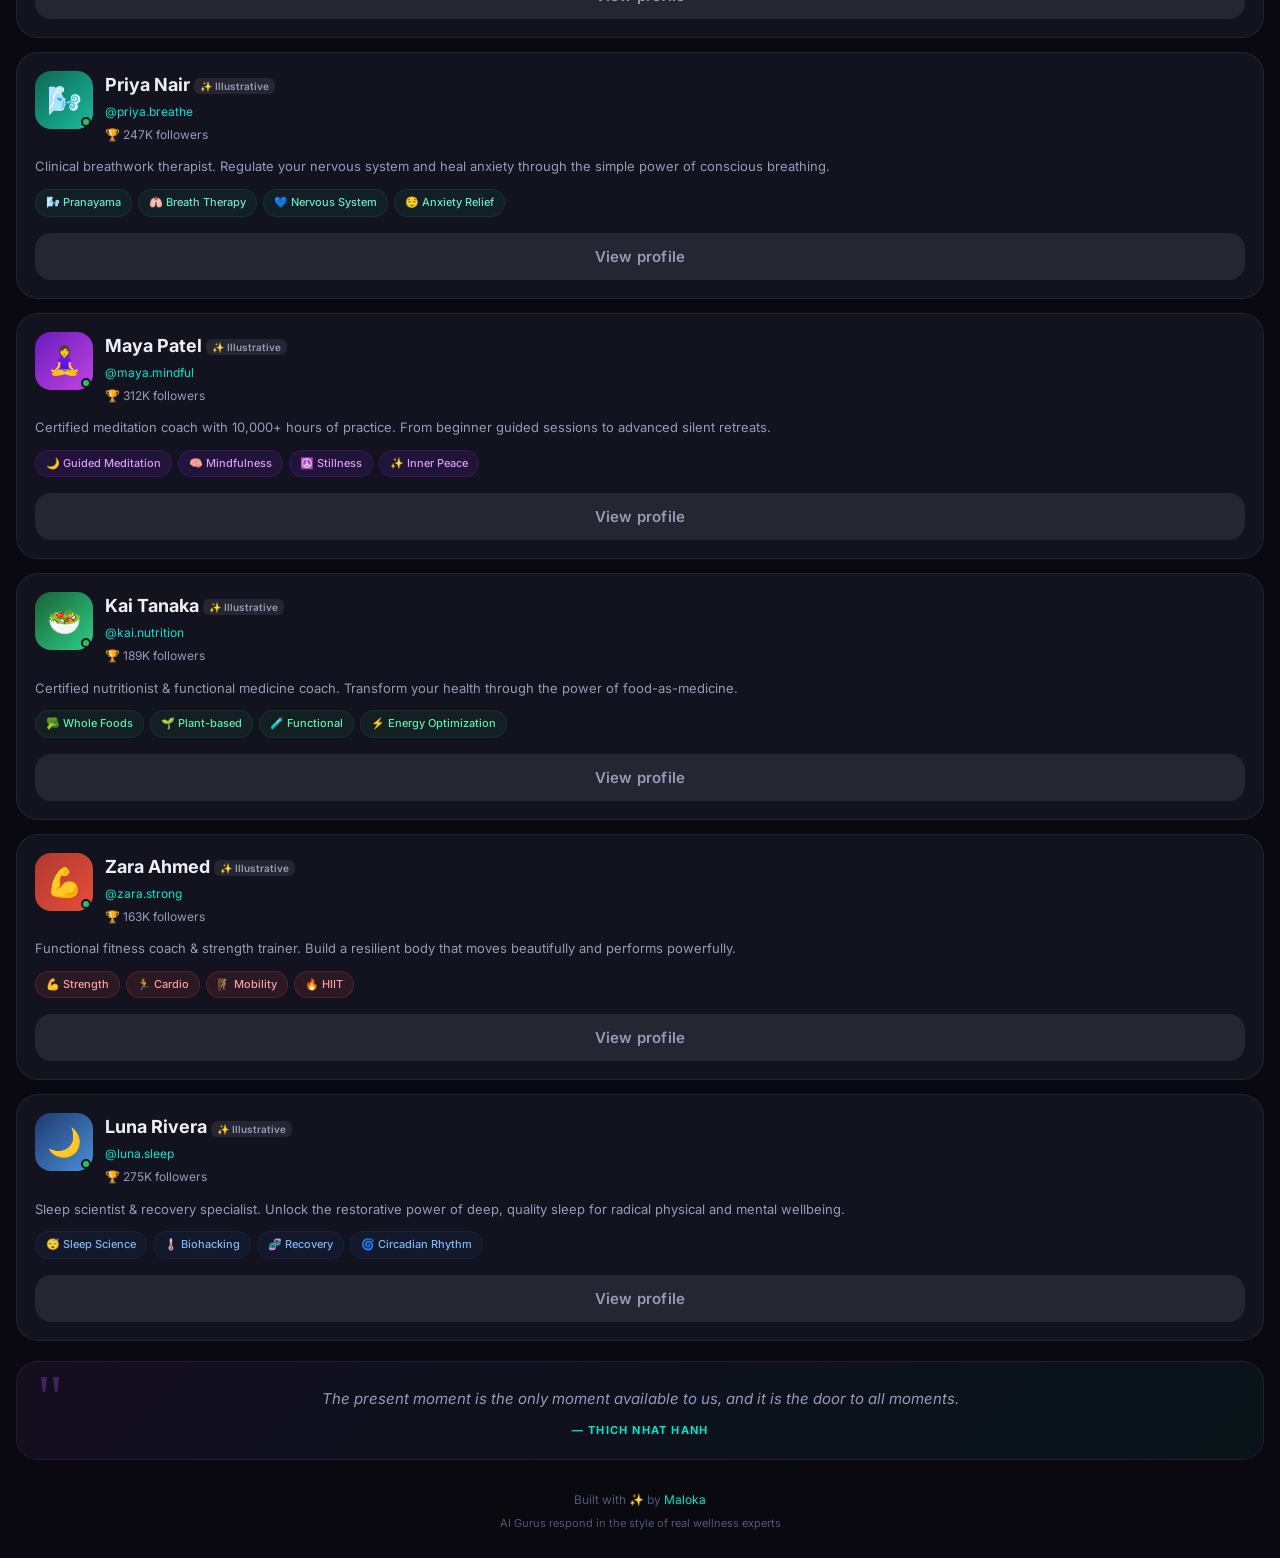
==== commit 75f68be1: "feat(dan): add Shodan (Dan 1) card to the Dojo grid for a consistent 1→4 ladder feat(gateway): shado" ====
--- a/index.html
+++ b/index.html
@@ -103,7 +103,20 @@
         <h2 class="dojo-title">The Dojo Den</h2>
         <p class="dojo-subtitle">Eight octants · the practice of stopping</p>
       </div>
-      
+
+      <!-- ═══ FLOWER UI (primary navigation) ═══ -->
+      <div class="flower" id="flowerUI">
+        <div class="flower-petals" id="flowerPetals"><!-- petals injected by renderFlower() --></div>
+        <button class="flower-center" id="flowerCenter" aria-label="Thumb Lama — your harmony">
+          <span class="flower-center-lama">☸️</span>
+          <span class="flower-harmony-val" id="flowerHarmony">0</span>
+          <span class="flower-harmony-lab">Harmony</span>
+        </button>
+      </div>
+      <p class="flower-hint">Tap a petal to practice · tap the centre for the Thumb Lama</p>
+
+      <div class="octant-section-label">All octants</div>
+
       <div class="octant-grid">
         <!-- Octant 01: Stillness -->
         <button class="octant-card o-violet" id="octStillness" data-octant="01">
@@ -206,6 +219,18 @@
               <div class="octant-progress-bar" id="pb-nourish" style="width: 0%"></div>
             </div>
             <span class="octant-belt-tag" id="bt-nourish">White Belt · Lvl 1</span>
+          </div>
+        </button>
+        <!-- Phase 2: Shodan (Dan 1) — The Inward Turn -->
+        <button class="octant-card locked" id="btnShodanCard" data-dan="1" style="background: linear-gradient(135deg, rgba(99,102,241,0.18) 0%, rgba(79,70,229,0.05) 100%); border-left: 4px solid #6366f1;">
+          <div class="octant-icon">🪷</div>
+          <div class="octant-info">
+            <span class="octant-name">Shodan · Inward Turn</span>
+            <span class="octant-desc-sub text-xs opacity-70">1st Dan · Directed Wisdom</span>
+            <div class="octant-progress-wrap">
+              <div class="octant-progress-bar" id="pb-shodan" style="width: 0%"></div>
+            </div>
+            <span class="octant-belt-tag" id="bt-shodan">Locked · Reach 500 pts</span>
           </div>
         </button>
         <!-- Phase 3: Campfire Circle (Nidan+) -->
@@ -304,6 +329,19 @@
           <span class="stat-lab-s">BELT</span>
         </div>
       </div>
+
+      <!-- Shadow-ledger activation CTA (Gateway · Section 03) -->
+      <div class="activation-cta" id="activationCta">
+        <div class="activation-cta-head">
+          <span class="activation-cta-orb">🌱</span>
+          <div>
+            <div class="activation-cta-title">Your GVRP are credited</div>
+            <div class="activation-cta-sub">Earned &amp; waiting · pending activation</div>
+          </div>
+        </div>
+        <p class="activation-cta-body">You've earned <strong id="ctaGvrp">0</strong> GVRP, held safely in your shadow ledger. When the Good Vybes app arrives, activate to <em>claim</em> them — and begin earning for real.</p>
+        <button class="activation-cta-btn" id="btnActivate">Activate to claim →</button>
+      </div>
     </div>
 
     <!-- ═══ PANEL: PROFILE ═══ -->
--- a/styles.css
+++ b/styles.css
@@ -603,6 +603,7 @@
   cursor: pointer;
   display: flex; align-items: center; justify-content: center;
   transition: background 0.2s;
+  z-index: 50; /* must sit above .phygital-surface (z-index:5) so the ✕ is always tappable */
 }
 .modal-close:hover { background: rgba(255,255,255,0.15); color: var(--text); }
 
@@ -1532,6 +1533,368 @@
   color: var(--text2);
 }
 
+/* ═══ Flower UI ═══ */
+.flower {
+  position: relative;
+  width: 280px;
+  height: 280px;
+  margin: 14px auto 6px;
+}
+.flower-petals {
+  position: absolute;
+  inset: 0;
+}
+.flower-petal {
+  position: absolute;
+  left: 50%;
+  top: 50%;
+  width: 60px;
+  height: 60px;
+  border-radius: 50%;
+  background: var(--card2, rgba(255,255,255,0.05));
+  border: 2px solid var(--petal-color, #00e5cc);
+  box-shadow: 0 0 16px -6px var(--petal-color, #00e5cc);
+  display: flex;
+  flex-direction: column;
+  align-items: center;
+  justify-content: center;
+  gap: 1px;
+  color: var(--text, #fff);
+  cursor: pointer;
+  transition: box-shadow 0.2s, filter 0.15s;
+}
+.flower-petal:active { filter: brightness(1.25); }
+.petal-icon { font-size: 22px; line-height: 1; }
+.petal-belt {
+  font-size: 9px;
+  font-weight: 700;
+  letter-spacing: 0.3px;
+  color: var(--petal-color, #00e5cc);
+}
+.flower-center {
+  position: absolute;
+  left: 50%;
+  top: 50%;
+  transform: translate(-50%, -50%);
+  width: 96px;
+  height: 96px;
+  border-radius: 50%;
+  background: radial-gradient(circle, rgba(0,229,204,0.20), rgba(168,85,247,0.12));
+  border: 1px solid var(--border2, rgba(255,255,255,0.12));
+  display: flex;
+  flex-direction: column;
+  align-items: center;
+  justify-content: center;
+  gap: 1px;
+  cursor: pointer;
+  z-index: 2;
+  color: var(--text, #fff);
+}
+.flower-center:active { filter: brightness(1.2); }
+.flower-center-lama { font-size: 24px; line-height: 1; }
+.flower-harmony-val {
+  font-size: 19px;
+  font-weight: 800;
+  color: var(--teal, #00e5cc);
+  line-height: 1.1;
+}
+.flower-harmony-lab {
+  font-size: 8px;
+  letter-spacing: 1.5px;
+  text-transform: uppercase;
+  opacity: 0.7;
+}
+.flower-hint {
+  text-align: center;
+  font-size: 11px;
+  color: var(--text2);
+  margin: 0 0 18px;
+}
+.octant-section-label {
+  font-size: 12px;
+  text-transform: uppercase;
+  letter-spacing: 1px;
+  color: var(--text2);
+  margin: 4px 0 10px;
+  opacity: 0.8;
+}
+
+/* ═══ Mind Meadow · Attention Anchor ═══ */
+.anchor-wrap { position: relative; width: 100%; height: 100%; }
+.anchor-point {
+  position: absolute;
+  left: 50%;
+  top: 50%;
+  width: 72px;
+  height: 72px;
+  margin: -36px 0 0 -36px;
+  border-radius: 50%;
+  background: radial-gradient(circle, rgba(0, 229, 204, 0.95), rgba(0, 229, 204, 0.18));
+  box-shadow: 0 0 40px 6px rgba(0, 229, 204, 0.4);
+  opacity: 0.22; /* dim by default — attention has not yet arrived */
+  transition: opacity 0.6s ease, box-shadow 0.6s ease, left 1.2s ease, top 1.2s ease;
+}
+.anchor-point.present {
+  opacity: 1;
+  box-shadow: 0 0 64px 14px rgba(0, 229, 204, 0.65);
+}
+.anchor-point.pulsing { animation: anchorPulse 5s ease-in-out infinite; }
+@keyframes anchorPulse {
+  0%, 100% { transform: scale(1); }
+  50% { transform: scale(1.16); }
+}
+.anchor-prompt {
+  position: absolute;
+  left: 50%;
+  bottom: 16%;
+  transform: translateX(-50%);
+  max-width: 72%;
+  text-align: center;
+  font-size: 13px;
+  font-style: italic;
+  color: var(--text2);
+  opacity: 0;
+  transition: opacity 0.8s ease;
+}
+.anchor-prompt.show { opacity: 0.85; }
+.anchor-intro {
+  position: absolute;
+  left: 50%;
+  top: 13%;
+  transform: translateX(-50%);
+  max-width: 80%;
+  text-align: center;
+  font-size: 13px;
+  line-height: 1.5;
+  color: var(--text2);
+  transition: opacity 0.6s ease;
+}
+.anchor-intro.gone { opacity: 0; pointer-events: none; }
+
+/* ═══ Sleep Sanctuary · Breathwork ═══ */
+.ss-wrap {
+  position: relative;
+  width: 100%;
+  height: 100%;
+  display: flex;
+  flex-direction: column;
+  align-items: center;
+  justify-content: center;
+}
+.ss-circle {
+  width: 120px;
+  height: 120px;
+  border-radius: 50%;
+  background: radial-gradient(circle, rgba(99, 102, 241, 0.55), rgba(99, 102, 241, 0.12));
+  box-shadow: 0 0 56px 12px rgba(99, 102, 241, 0.4);
+  transform: scale(0.7);
+  transition: transform 4s ease-in-out;
+}
+.ss-phase { margin-top: 30px; font-size: 21px; font-weight: 600; color: var(--text, #fff); }
+.ss-count { margin-top: 4px; font-size: 14px; color: var(--text2); min-height: 18px; }
+
+/* ═══ Fuel Stop · ritual micro-steps ═══ */
+.fuel-choices { display: flex; flex-wrap: wrap; gap: 8px; justify-content: center; margin-top: 2px; }
+.fuel-choice {
+  pointer-events: auto;
+  padding: 10px 18px;
+  border: 1px solid var(--border2, rgba(255,255,255,0.15));
+  border-radius: 20px;
+  background: rgba(255, 255, 255, 0.05);
+  color: var(--text, #fff);
+  font-size: 14px;
+  cursor: pointer;
+}
+.fuel-choice:active { filter: brightness(1.3); transform: scale(0.97); }
+.fuel-trace {
+  position: relative;
+  width: 130px;
+  height: 130px;
+  border-radius: 50%;
+  border: 2px dashed rgba(245, 158, 11, 0.55);
+  display: flex;
+  align-items: center;
+  justify-content: center;
+  font-size: 38px;
+  margin: 6px 0;
+  cursor: pointer;
+  touch-action: none; /* don't let the trace gesture scroll the view */
+}
+.fuel-trace-fill {
+  position: absolute;
+  inset: 0;
+  border-radius: 50%;
+  background: radial-gradient(circle, rgba(245, 158, 11, 0.4), rgba(245, 158, 11, 0.08));
+  transform: scale(0);
+  transition: transform 0.12s linear;
+  pointer-events: none;
+}
+.fuel-trace span { position: relative; z-index: 1; pointer-events: none; }
+
+/* ═══ Kindred Spirits · belonging reflection ═══ */
+.kin-reflect {
+  width: 100%;
+  max-width: 300px;
+  margin-top: 2px;
+  background: rgba(255, 255, 255, 0.06);
+  border: 1px solid var(--border2, rgba(255,255,255,0.15));
+  border-radius: 12px;
+  color: var(--text, #fff);
+  font-family: inherit;
+  font-size: 14px;
+  line-height: 1.4;
+  padding: 10px 12px;
+  resize: none;
+}
+.kin-reflect:focus { outline: none; border-color: rgba(0, 229, 204, 0.5); }
+
+/* ═══ Thumb Lama · track intro banner ═══ */
+.lama-track-intro {
+  position: absolute;
+  top: 62px;
+  left: 50%;
+  transform: translate(-50%, -8px);
+  max-width: 86%;
+  display: flex;
+  align-items: center;
+  gap: 8px;
+  background: rgba(0, 0, 0, 0.55);
+  backdrop-filter: blur(8px);
+  border: 1px solid rgba(0, 229, 204, 0.25);
+  border-radius: 14px;
+  padding: 10px 14px;
+  font-size: 13px;
+  line-height: 1.4;
+  color: var(--text, #fff);
+  opacity: 0;
+  pointer-events: none;
+  transition: opacity 0.5s ease, transform 0.5s ease;
+  z-index: 60;
+}
+.lama-track-intro.show { opacity: 1; transform: translate(-50%, 0); }
+.lama-orb { font-size: 18px; flex-shrink: 0; }
+
+/* ═══ Thumb Lama · belt ceremony ═══ */
+.belt-ceremony {
+  position: fixed;
+  inset: 0;
+  z-index: 4000;
+  display: flex;
+  align-items: center;
+  justify-content: center;
+  background: rgba(0, 0, 0, 0.6);
+  backdrop-filter: blur(4px);
+  opacity: 0;
+  pointer-events: none;
+  transition: opacity 0.4s ease;
+}
+.belt-ceremony.show { opacity: 1; }
+.belt-ceremony-card {
+  text-align: center;
+  padding: 30px 36px;
+  border-radius: 24px;
+  background: linear-gradient(160deg, rgba(20, 20, 30, 0.96), rgba(10, 10, 16, 0.96));
+  border: 1px solid rgba(0, 229, 204, 0.3);
+  box-shadow: 0 0 60px -10px rgba(0, 229, 204, 0.5);
+  transform: scale(0.9);
+  transition: transform 0.4s ease;
+}
+.belt-ceremony.show .belt-ceremony-card { transform: scale(1); }
+.belt-ceremony-orb { font-size: 48px; display: inline-block; animation: ceremonySpin 5s linear infinite; }
+@keyframes ceremonySpin { from { transform: rotate(0); } to { transform: rotate(360deg); } }
+.belt-ceremony-title { font-size: 11px; letter-spacing: 2px; text-transform: uppercase; color: var(--text2); margin-top: 10px; }
+.belt-ceremony-belt { font-size: 26px; font-weight: 800; color: var(--teal, #00e5cc); margin-top: 4px; }
+.belt-ceremony-oct { font-size: 15px; color: var(--text, #fff); margin-top: 2px; }
+.belt-ceremony-line { font-size: 13px; font-style: italic; color: var(--text2); margin-top: 12px; }
+
+/* ═══ Shadow-ledger activation CTA ═══ */
+.activation-cta {
+  margin-top: 18px;
+  padding: 16px 18px;
+  border-radius: 18px;
+  background: linear-gradient(160deg, rgba(34, 197, 94, 0.10), rgba(16, 185, 129, 0.04));
+  border: 1px solid rgba(34, 197, 94, 0.22);
+}
+.activation-cta-head { display: flex; align-items: center; gap: 12px; }
+.activation-cta-orb { font-size: 28px; flex-shrink: 0; }
+.activation-cta-title { font-size: 15px; font-weight: 700; color: var(--text, #fff); }
+.activation-cta-sub { font-size: 11px; letter-spacing: 0.4px; text-transform: uppercase; color: var(--text2); opacity: 0.85; }
+.activation-cta-body { font-size: 13px; line-height: 1.55; color: var(--text2); margin: 12px 0 0; }
+.activation-cta-btn {
+  margin-top: 14px;
+  width: 100%;
+  padding: 12px;
+  border: none;
+  border-radius: 14px;
+  background: linear-gradient(135deg, #22c55e, #10b981);
+  color: #06281b;
+  font-size: 14px;
+  font-weight: 700;
+  cursor: pointer;
+}
+.activation-cta-btn:active { filter: brightness(1.08); }
+
+/* ═══ Pamper Palace · Off-Screen Acupressure card ═══ */
+/* The footer only holds non-interactive text — make sure it never swallows taps
+   meant for the acupressure card / Begin button sitting in the surface. */
+.phygital-footer { pointer-events: none; }
+
+.acu-card {
+  position: relative;
+  z-index: 20;
+  display: flex;
+  flex-direction: column;
+  align-items: center;
+  justify-content: center;
+  text-align: center;
+  gap: 7px;
+  padding: 12px 22px;
+  max-width: 330px;
+}
+.acu-badge {
+  font-size: 10px;
+  font-weight: 700;
+  letter-spacing: 0.5px;
+  text-transform: uppercase;
+  color: #fb923c;
+  background: rgba(249, 115, 22, 0.12);
+  border: 1px solid rgba(249, 115, 22, 0.3);
+  border-radius: 999px;
+  padding: 4px 12px;
+}
+.acu-emoji {
+  font-size: 52px;
+  line-height: 1;
+  filter: drop-shadow(0 0 24px rgba(249, 115, 22, 0.5));
+}
+.acu-name { font-size: 18px; font-weight: 700; color: var(--text, #fff); }
+.acu-where { font-size: 14px; color: var(--text2); line-height: 1.4; }
+.acu-cue { font-size: 13px; color: var(--text2); line-height: 1.5; font-style: italic; opacity: 0.9; }
+.acu-step {
+  font-size: 10px;
+  letter-spacing: 1px;
+  text-transform: uppercase;
+  color: var(--text2);
+  opacity: 0.7;
+}
+.acu-count { font-size: 44px; font-weight: 800; color: #f97316; margin-top: 4px; }
+.acu-rest { font-size: 12px; color: var(--text2); line-height: 1.4; }
+.acu-begin {
+  pointer-events: auto;
+  margin-top: 8px;
+  padding: 14px 40px;
+  border: none;
+  border-radius: 26px;
+  background: linear-gradient(135deg, #f97316, #fb923c);
+  color: #fff;
+  font-size: 16px;
+  font-weight: 700;
+  cursor: pointer;
+  box-shadow: 0 6px 20px -6px rgba(249, 115, 22, 0.7);
+}
+.acu-begin:active { filter: brightness(1.15); transform: scale(0.97); }
+.acu-hint { font-size: 11px; color: var(--text2); line-height: 1.4; max-width: 260px; }
+
 .octant-grid {
   display: grid;
   grid-template-columns: 1fr 1fr;
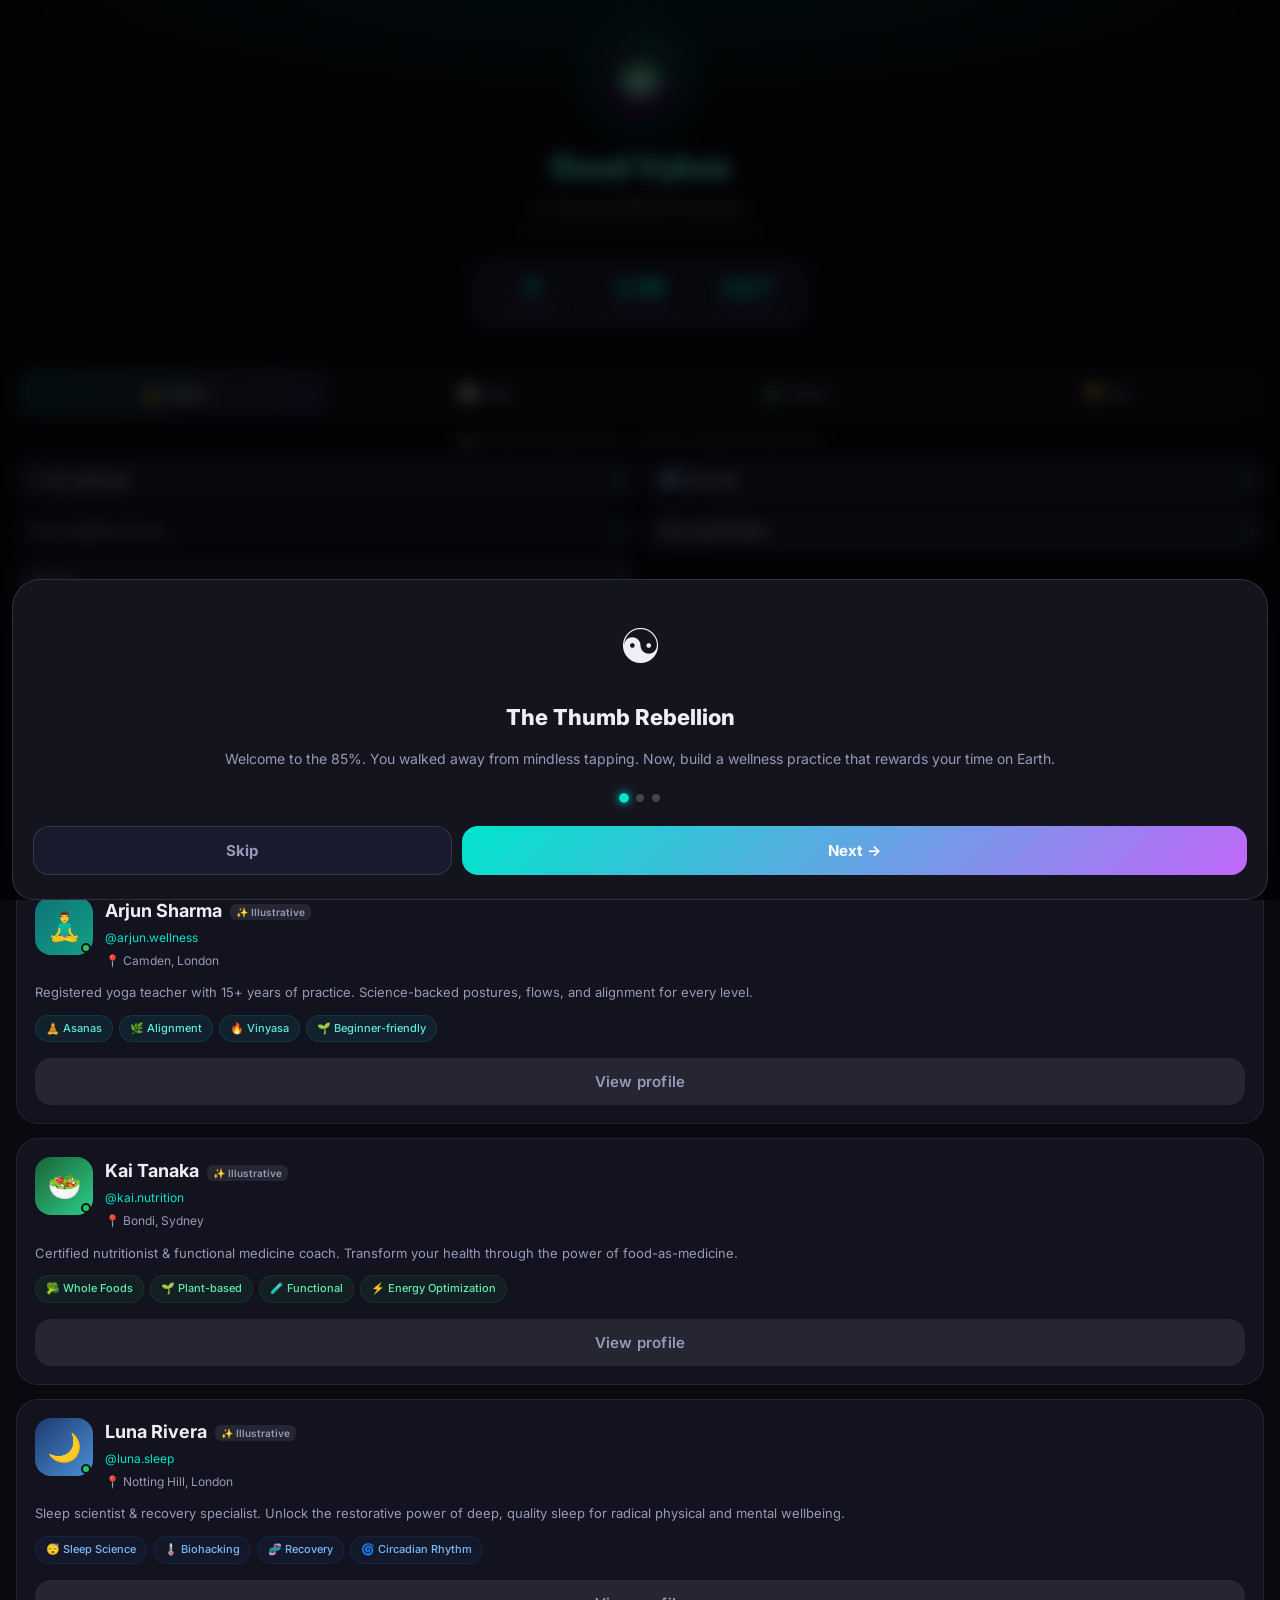
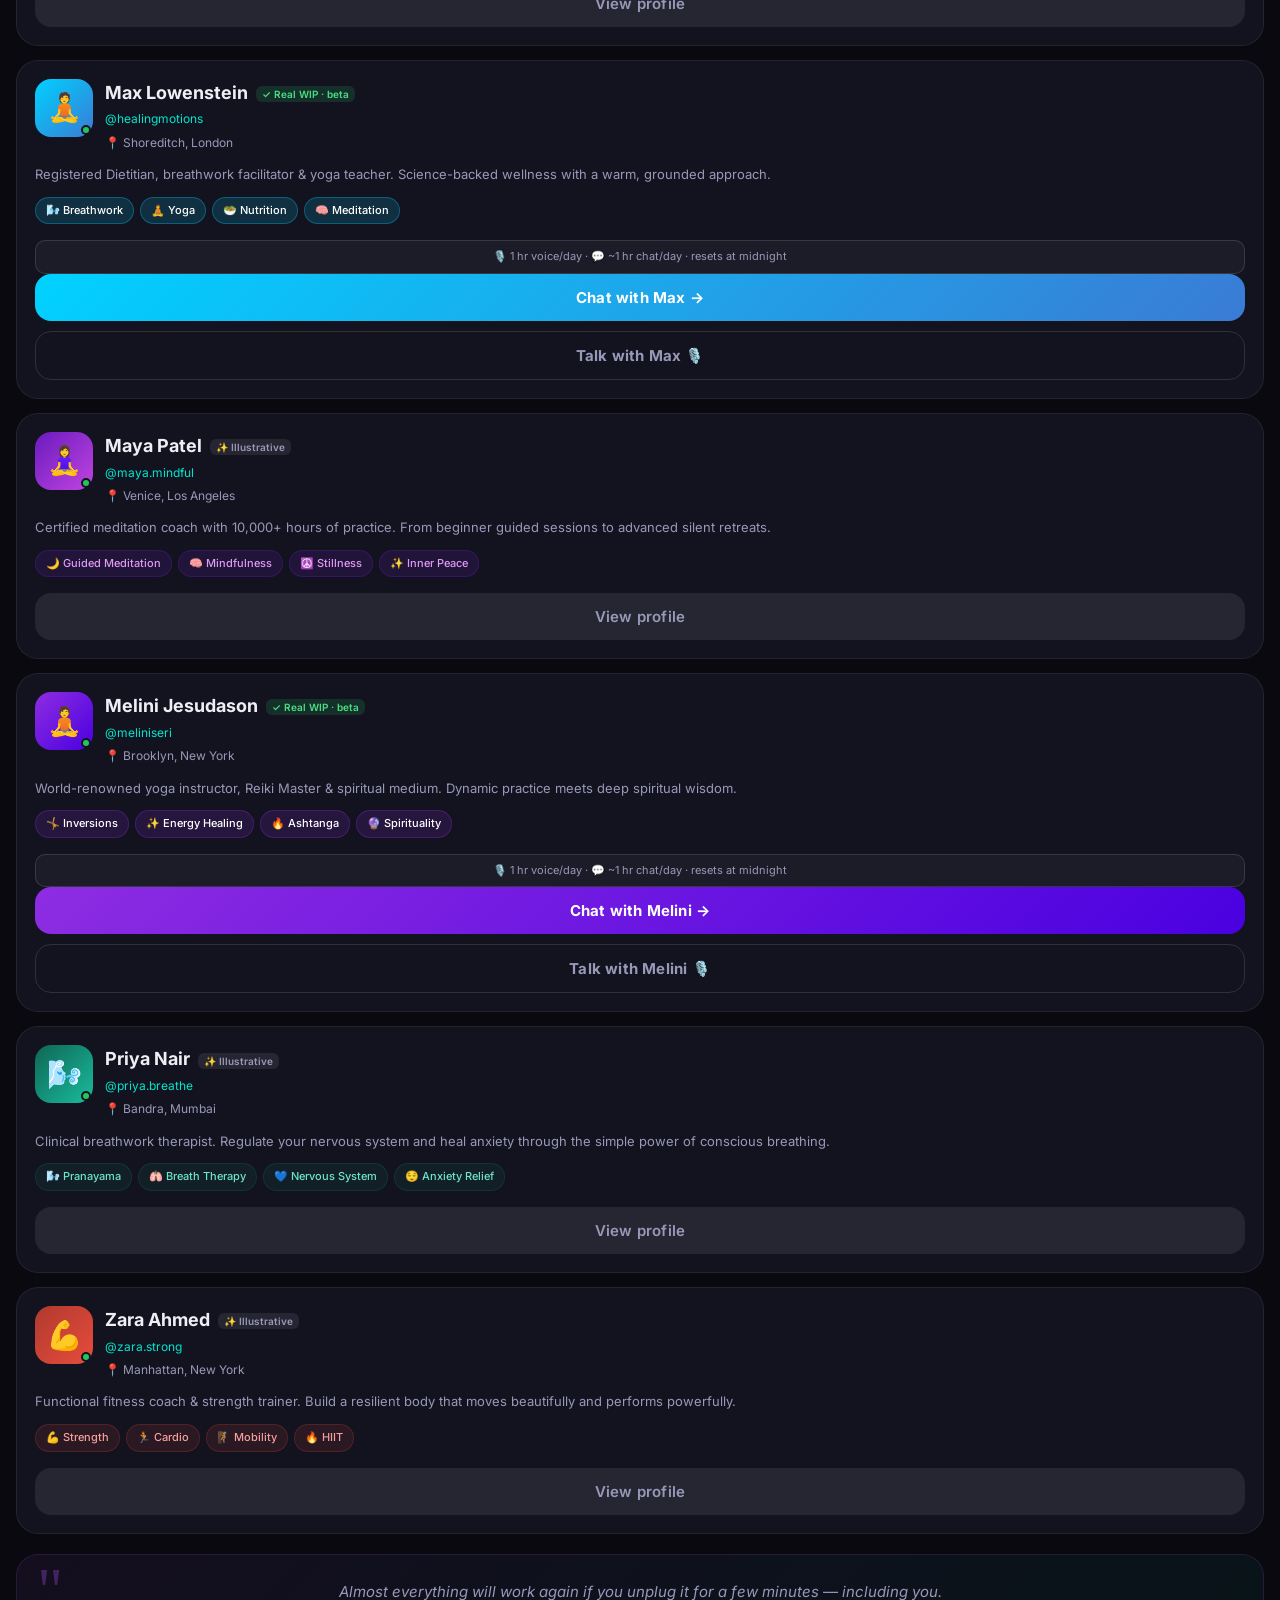
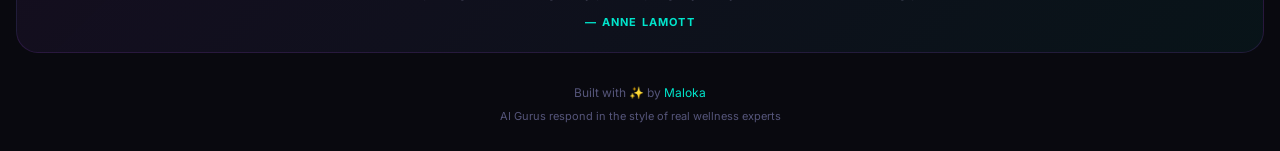
==== commit 70f989aa: "feat(gvg-directory): four-level filter cascade, sort, caps + privacy (Section 08) - vertical → city " ====
--- a/index.html
+++ b/index.html
@@ -75,21 +75,40 @@
     <!-- ═══ PANEL: GURUS ═══ -->
     <div class="tab-panel" id="panelGurus">
 
-      <!-- Filter Dropdown -->
-      <div class="filter-wrap">
-        <div class="select-wrapper">
-          <select id="guruFilter" class="guru-filter">
-            <option value="all">✦ All Gurus</option>
-            <option value="yoga">🧘 Yoga</option>
-            <option value="meditation">🌙 Meditation</option>
-            <option value="nutrition">🥗 Nutrition</option>
-            <option value="breathwork">🌬️ Breathwork</option>
-            <option value="fitness">💪 Fitness</option>
-            <option value="sleep">😴 Sleep & Recovery</option>
-            <option value="spiritual">🔮 Spiritual</option>
-            <option value="stress">🧠 Stress Management</option>
-          </select>
-          <span class="select-arrow">▾</span>
+      <!-- GVG Directory · filter cascade (Section 08) -->
+      <div class="gvg-head">
+        <p class="gvg-privacy">🔒 We never ask where you are — you tell us where you'd like to look.</p>
+        <div class="gvg-filters">
+          <div class="select-wrapper">
+            <select id="filterVertical" class="guru-filter"><option value="all">✦ All verticals</option></select>
+            <span class="select-arrow">▾</span>
+          </div>
+          <div class="select-wrapper">
+            <select id="filterCity" class="guru-filter"><option value="all">🌍 Any city</option></select>
+            <span class="select-arrow">▾</span>
+          </div>
+          <div class="select-wrapper">
+            <select id="filterHood" class="guru-filter" disabled><option value="all">Any neighbourhood</option></select>
+            <span class="select-arrow">▾</span>
+          </div>
+          <div class="select-wrapper">
+            <select id="filterPref" class="guru-filter">
+              <option value="all">Any practitioner</option>
+              <option value="female">♀ Female</option>
+              <option value="male">♂ Male</option>
+            </select>
+            <span class="select-arrow">▾</span>
+          </div>
+          <div class="select-wrapper">
+            <select id="filterSort" class="guru-filter">
+              <option value="alpha">↕ A–Z</option>
+              <option value="popularity">↕ Popularity</option>
+              <option value="proximity">↕ Proximity</option>
+              <option value="gvrp">↕ GVRP-earning</option>
+              <option value="random">↕ Surprise me</option>
+            </select>
+            <span class="select-arrow">▾</span>
+          </div>
         </div>
       </div>
 
--- a/styles.css
+++ b/styles.css
@@ -1834,6 +1834,49 @@
 }
 .activation-cta-btn:active { filter: brightness(1.08); }
 
+/* ═══ GVG Directory ═══ */
+.gvg-head { margin-bottom: 14px; }
+.gvg-privacy {
+  font-size: 11px;
+  color: var(--text2);
+  text-align: center;
+  margin: 0 0 10px;
+  opacity: 0.85;
+  line-height: 1.4;
+}
+.gvg-filters {
+  display: grid;
+  grid-template-columns: 1fr 1fr;
+  gap: 8px;
+}
+.gvg-filters .select-wrapper { position: relative; width: 100%; }
+.gvg-filters .guru-filter { width: 100%; }
+.guru-badge {
+  font-size: 10px;
+  font-weight: 600;
+  border-radius: 6px;
+  padding: 2px 6px;
+  vertical-align: middle;
+  white-space: nowrap;
+  margin-left: 4px;
+}
+.guru-badge.host  { background: rgba(0, 229, 204, 0.15); color: #00e5cc; }
+.guru-badge.wip   { background: rgba(34, 197, 94, 0.16); color: #4ade80; }
+.guru-badge.illus { background: rgba(255, 255, 255, 0.08); color: var(--text2); }
+.guru-loc { font-size: 12px; color: var(--text2); margin-top: 2px; }
+.guru-caps {
+  font-size: 11px;
+  color: var(--text2);
+  margin: 8px 0 0;
+  background: rgba(255, 255, 255, 0.04);
+  border: 1px solid var(--border2, rgba(255,255,255,0.12));
+  border-radius: 10px;
+  padding: 7px 10px;
+  text-align: center;
+}
+.guru-host { border: 1px solid rgba(0, 229, 204, 0.3); }
+.gvg-empty { color: var(--text2); text-align: center; padding: 28px 12px; line-height: 1.6; }
+
 /* ═══ Pamper Palace · Off-Screen Acupressure card ═══ */
 /* The footer only holds non-interactive text — make sure it never swallows taps
    meant for the acupressure card / Begin button sitting in the surface. */
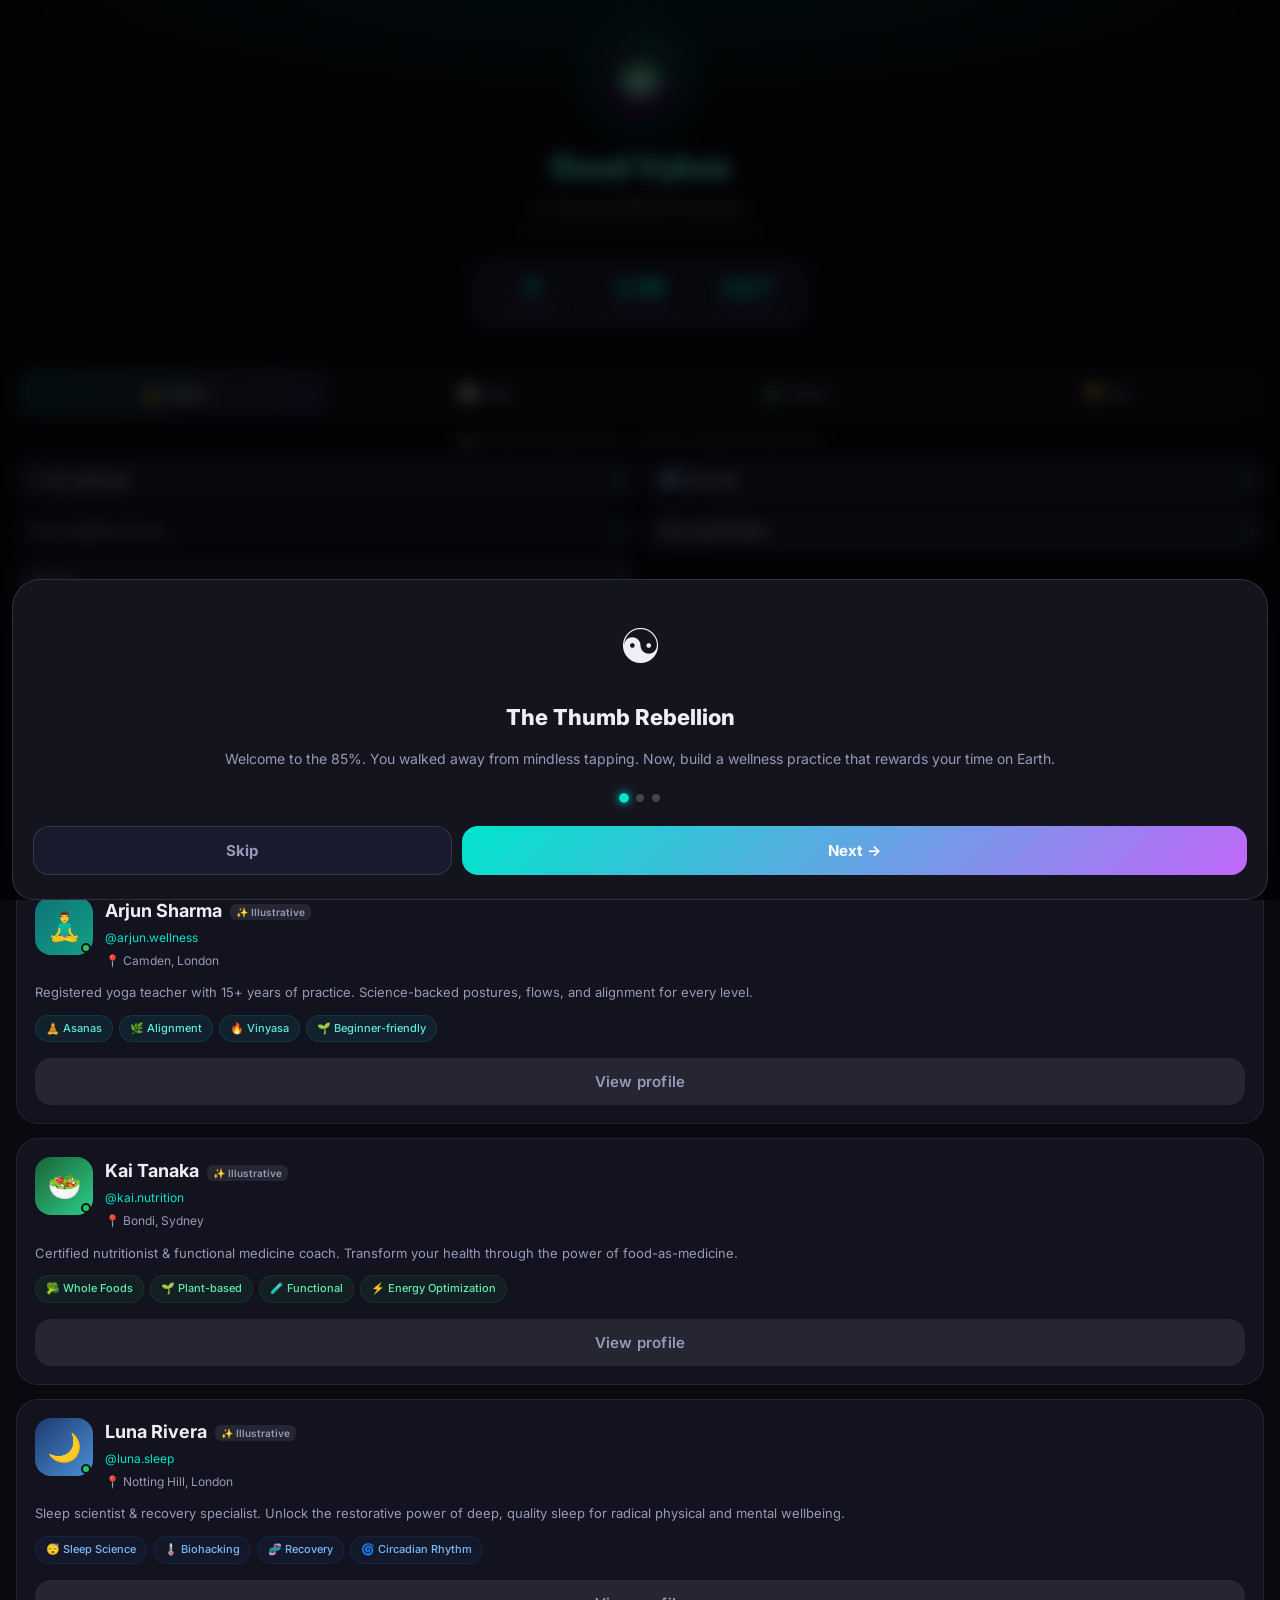
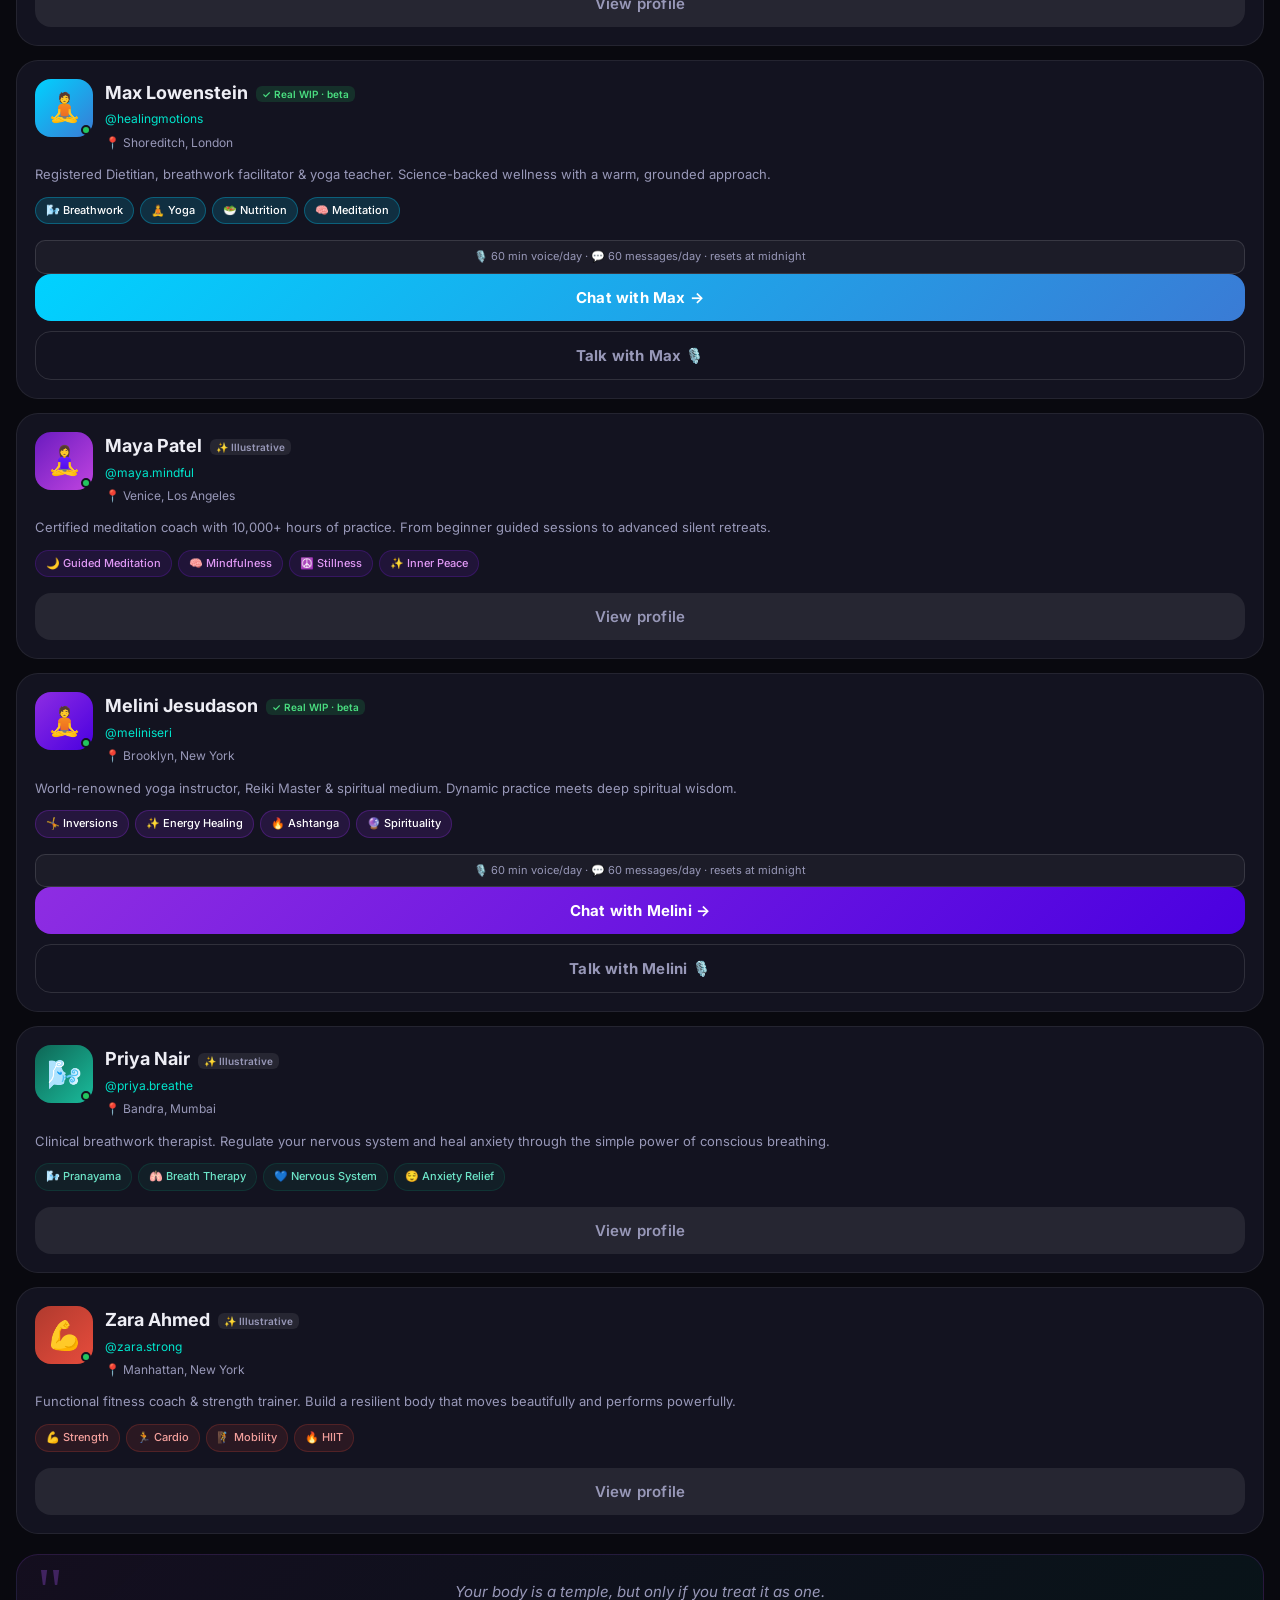
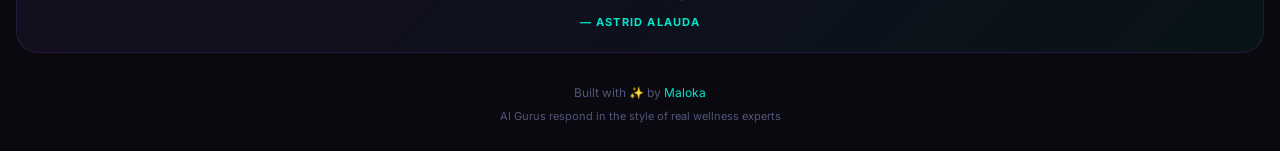
==== commit 5600d80f: "feat: enforce GVG chat cap, two-step activation handshake, LOVEval gates GVG §08: enforce the 60-mes" ====
--- a/index.html
+++ b/index.html
@@ -349,7 +349,7 @@
         </div>
       </div>
 
-      <!-- Shadow-ledger activation CTA (Gateway · Section 03) -->
+      <!-- Shadow-ledger activation CTA (Gateway · Section 03 + activation handshake) -->
       <div class="activation-cta" id="activationCta">
         <div class="activation-cta-head">
           <span class="activation-cta-orb">🌱</span>
@@ -358,7 +358,31 @@
             <div class="activation-cta-sub">Earned &amp; waiting · pending activation</div>
           </div>
         </div>
-        <p class="activation-cta-body">You've earned <strong id="ctaGvrp">0</strong> GVRP, held safely in your shadow ledger. When the Good Vybes app arrives, activate to <em>claim</em> them — and begin earning for real.</p>
+        <p class="activation-cta-body">You've earned <strong id="ctaGvrp">0</strong> GVRP, held safely in your shadow ledger. Two steps flip them from <em>pending</em> to <strong>real</strong>:</p>
+
+        <!-- Two-step activation handshake: GVRP subscription + ThumbPIN toggle -->
+        <div class="activation-steps" id="activationSteps">
+          <div class="activation-step" id="stepGvrp">
+            <span class="activation-step-check">○</span>
+            <div class="activation-step-text">
+              <span class="activation-step-title">Subscribe to GVRP</span>
+              <span class="activation-step-sub">Sign up with your Google ID in the Good Vybes app</span>
+            </div>
+          </div>
+          <div class="activation-step" id="stepThumbpin">
+            <span class="activation-step-check">○</span>
+            <div class="activation-step-text">
+              <span class="activation-step-title">Toggle into ThumbPIN</span>
+              <span class="activation-step-sub" id="stepThumbpinSub">Activate at least one device on the network</span>
+            </div>
+          </div>
+        </div>
+
+        <div class="activation-multiplier" id="activationMultiplier">
+          <span class="activation-mult-badge" id="activationMultBadge">1.0× multiplier</span>
+          <span class="activation-mult-note">More devices on ThumbPIN → higher multiplier</span>
+        </div>
+
         <button class="activation-cta-btn" id="btnActivate">Activate to claim →</button>
       </div>
     </div>
@@ -567,6 +591,15 @@
           <div id="contactWarning" class="contact-warning hidden">Your thumb has wandered. Place it back to continue.</div>
           <p id="phygitalAudioInfo" class="audio-info" style="font-size: 10px; opacity: 0.5;"></p>
         </footer>
+
+        <!-- LOVEval · contextual gate (fasting note / herbal disclaimer) shown before the practice begins -->
+        <div id="lovevalGate" class="loveval-gate hidden">
+          <div class="loveval-gate-card">
+            <div class="loveval-gate-icon" id="lovevalGateIcon">🌿</div>
+            <p class="loveval-gate-text" id="lovevalGateText"></p>
+            <button class="loveval-gate-btn" id="lovevalGateBtn">I understand · Continue</button>
+          </div>
+        </div>
       </div>
     </div>
 
@@ -941,6 +974,11 @@
         <div class="chat-header-tag" id="chatHeaderTag"></div>
       </div>
 
+      <!-- LOVEval · simulated-presence label (never hidden in a menu) -->
+      <div class="ai-disclaimer" id="chatAiDisclaimer">
+        ⚠️ GaiA-guided replies are AI-based and can make mistakes. Please double-check responses.
+      </div>
+
       <!-- Messages -->
       <div class="chat-messages" id="chatMessages">
         <!-- Populated by JS -->
@@ -996,6 +1034,8 @@
           <div class="voice-avatar" id="voiceAvatar">🧘</div>
         </div>
         <h2 class="voice-guru-name" id="voiceGuruName">AI Twin</h2>
+        <!-- LOVEval · simulated-presence label (near the guide's name) -->
+        <p class="ai-disclaimer voice-ai-disclaimer">GaiA-guided replies are AI-based and can make mistakes. Please double-check responses.</p>
         <div class="voice-status">
            <span class="voice-status-icon" id="voiceStatusIcon">🧘</span>
            <span class="voice-status-text" id="voiceStatusText">Ready to talk</span>
--- a/styles.css
+++ b/styles.css
@@ -1006,6 +1006,25 @@
   gap: 10px;
   scroll-behavior: smooth;
   -webkit-overflow-scrolling: touch;
+}
+
+/* LOVEval · simulated-presence label — visible, near the guide's name/avatar */
+.ai-disclaimer {
+  flex: 0 0 auto;
+  padding: 7px 14px;
+  font-size: 11px;
+  line-height: 1.4;
+  text-align: center;
+  color: var(--text2, #b8b3c9);
+  background: rgba(212, 175, 55, 0.08);
+  border-bottom: 1px solid rgba(212, 175, 55, 0.18);
+}
+.voice-ai-disclaimer {
+  background: transparent;
+  border: none;
+  max-width: 280px;
+  margin: 6px auto 0;
+  opacity: 0.7;
 }
 
 /* Scrollbar */
@@ -1217,6 +1236,63 @@
   color: #f87878 !important;
 }
 
+/* LOVEval · pre-entry contextual gate (fasting note / herbal disclaimer) */
+.loveval-gate {
+  position: absolute;
+  inset: 0;
+  z-index: 200;
+  display: flex;
+  align-items: center;
+  justify-content: center;
+  padding: 28px;
+  background: rgba(0, 0, 0, 0.86);
+  backdrop-filter: blur(6px);
+  -webkit-backdrop-filter: blur(6px);
+}
+.loveval-gate.hidden { display: none; }
+.loveval-gate-card {
+  max-width: 360px;
+  text-align: center;
+  background: rgba(20, 18, 30, 0.95);
+  border: 1px solid rgba(212, 175, 55, 0.3);
+  border-radius: 20px;
+  padding: 28px 24px;
+}
+.loveval-gate-icon { font-size: 34px; margin-bottom: 12px; }
+.loveval-gate-text {
+  font-size: 14px;
+  line-height: 1.6;
+  color: var(--text, #ece8f5);
+  margin-bottom: 22px;
+}
+.loveval-gate-btn {
+  width: 100%;
+  padding: 14px;
+  font-size: 14px;
+  font-weight: 600;
+  color: #1a1726;
+  background: linear-gradient(135deg, #e8c860, #d4af37);
+  border: none;
+  border-radius: 14px;
+  cursor: pointer;
+}
+.loveval-gate-btn:active { transform: scale(0.98); }
+
+/* GVG §08 · warm day-rest notice when the 60-message daily cap is reached */
+.chat-cap-notice {
+  align-self: center;
+  max-width: 88%;
+  margin: 14px auto 6px;
+  padding: 14px 18px;
+  text-align: center;
+  font-size: 13.5px;
+  line-height: 1.5;
+  color: var(--text2, #c7c2d8);
+  background: rgba(138, 124, 216, 0.10);
+  border: 1px solid rgba(138, 124, 216, 0.25);
+  border-radius: 16px;
+}
+
 /* ═══════════════════════════════
    REWARD TOAST
 ═══════════════════════════════ */
@@ -1773,6 +1849,16 @@
 }
 .lama-track-intro.show { opacity: 1; transform: translate(-50%, 0); }
 .lama-orb { font-size: 18px; flex-shrink: 0; }
+
+/* Canonical belt-cell framing under the session subtitle (64-cell ladder) */
+.ladder-cell-desc {
+  display: block;
+  margin-top: 5px;
+  font-size: 12px;
+  line-height: 1.45;
+  font-weight: 400;
+  opacity: 0.72;
+}
 
 /* ═══ Thumb Lama · belt ceremony ═══ */
 .belt-ceremony {
@@ -1834,6 +1920,72 @@
 }
 .activation-cta-btn:active { filter: brightness(1.08); }
 
+/* Activation handshake · two-step checklist + multiplier */
+.activation-steps {
+  margin-top: 14px;
+  display: flex;
+  flex-direction: column;
+  gap: 10px;
+}
+.activation-step {
+  display: flex;
+  align-items: flex-start;
+  gap: 10px;
+  padding: 10px 12px;
+  border-radius: 12px;
+  background: rgba(255, 255, 255, 0.03);
+  border: 1px solid rgba(255, 255, 255, 0.06);
+}
+.activation-step.done {
+  background: rgba(34, 197, 94, 0.10);
+  border-color: rgba(34, 197, 94, 0.30);
+}
+.activation-step-check {
+  flex-shrink: 0;
+  width: 20px;
+  height: 20px;
+  border-radius: 50%;
+  display: flex;
+  align-items: center;
+  justify-content: center;
+  font-size: 12px;
+  font-weight: 700;
+  color: var(--text2);
+  background: rgba(255, 255, 255, 0.06);
+}
+.activation-step.done .activation-step-check {
+  color: #06281b;
+  background: #22c55e;
+}
+.activation-step-text { display: flex; flex-direction: column; gap: 2px; }
+.activation-step-title { font-size: 13px; font-weight: 600; color: var(--text, #fff); }
+.activation-step-sub { font-size: 11px; line-height: 1.45; color: var(--text2); opacity: 0.85; }
+.activation-multiplier {
+  margin-top: 12px;
+  display: flex;
+  align-items: center;
+  gap: 10px;
+  flex-wrap: wrap;
+}
+.activation-mult-badge {
+  font-size: 12px;
+  font-weight: 700;
+  color: #ffd76a;
+  padding: 4px 10px;
+  border-radius: 999px;
+  background: rgba(212, 175, 55, 0.14);
+  border: 1px solid rgba(212, 175, 55, 0.32);
+}
+.activation-mult-note { font-size: 10.5px; color: var(--text2); opacity: 0.75; }
+.activation-cta-note {
+  margin: 12px 0 0;
+  padding-top: 12px;
+  border-top: 1px solid rgba(255, 255, 255, 0.08);
+  font-size: 12.5px;
+  line-height: 1.6;
+  color: var(--text2);
+}
+
 /* ═══ GVG Directory ═══ */
 .gvg-head { margin-bottom: 14px; }
 .gvg-privacy {
@@ -1876,6 +2028,34 @@
 }
 .guru-host { border: 1px solid rgba(0, 229, 204, 0.3); }
 .gvg-empty { color: var(--text2); text-align: center; padding: 28px 12px; line-height: 1.6; }
+
+/* ═══ Exercise Mode Toggle (in-chat) ═══ */
+.chat-input-bar.exercise-hidden { display: none; }
+.chat-exercise-panel {
+  display: none;
+  flex-direction: column;
+  gap: 10px;
+  padding: 14px 16px;
+  padding-bottom: max(14px, env(safe-area-inset-bottom, 14px));
+  background: var(--bg2);
+  border-top: 1px solid rgba(0, 229, 204, 0.25);
+  flex-shrink: 0;
+}
+.chat-exercise-panel.show { display: flex; }
+.cep-line { font-size: 13px; color: var(--text2); text-align: center; line-height: 1.4; }
+.cep-row { display: flex; align-items: center; justify-content: center; gap: 16px; }
+.cep-timer { font-size: 22px; font-weight: 800; color: var(--teal, #00e5cc); min-width: 64px; text-align: center; }
+.cep-done {
+  padding: 12px 28px;
+  border: none;
+  border-radius: 22px;
+  background: linear-gradient(135deg, var(--teal, #00e5cc), var(--purple, #a855f7));
+  color: #fff;
+  font-size: 15px;
+  font-weight: 700;
+  cursor: pointer;
+}
+.cep-done:active { filter: brightness(1.1); }
 
 /* ═══ Pamper Palace · Off-Screen Acupressure card ═══ */
 /* The footer only holds non-interactive text — make sure it never swallows taps
@@ -2032,7 +2212,7 @@
 
 /* ═══════════════════════════════
    THUMBAGOTCHI DASHBOARD
-   Digital Companion Experience
+   Digital Guide Experience
 ═══════════════════════════════ */
 .dashboard-hero {
   background: linear-gradient(180deg, var(--card2) 0%, var(--bg) 100%);
